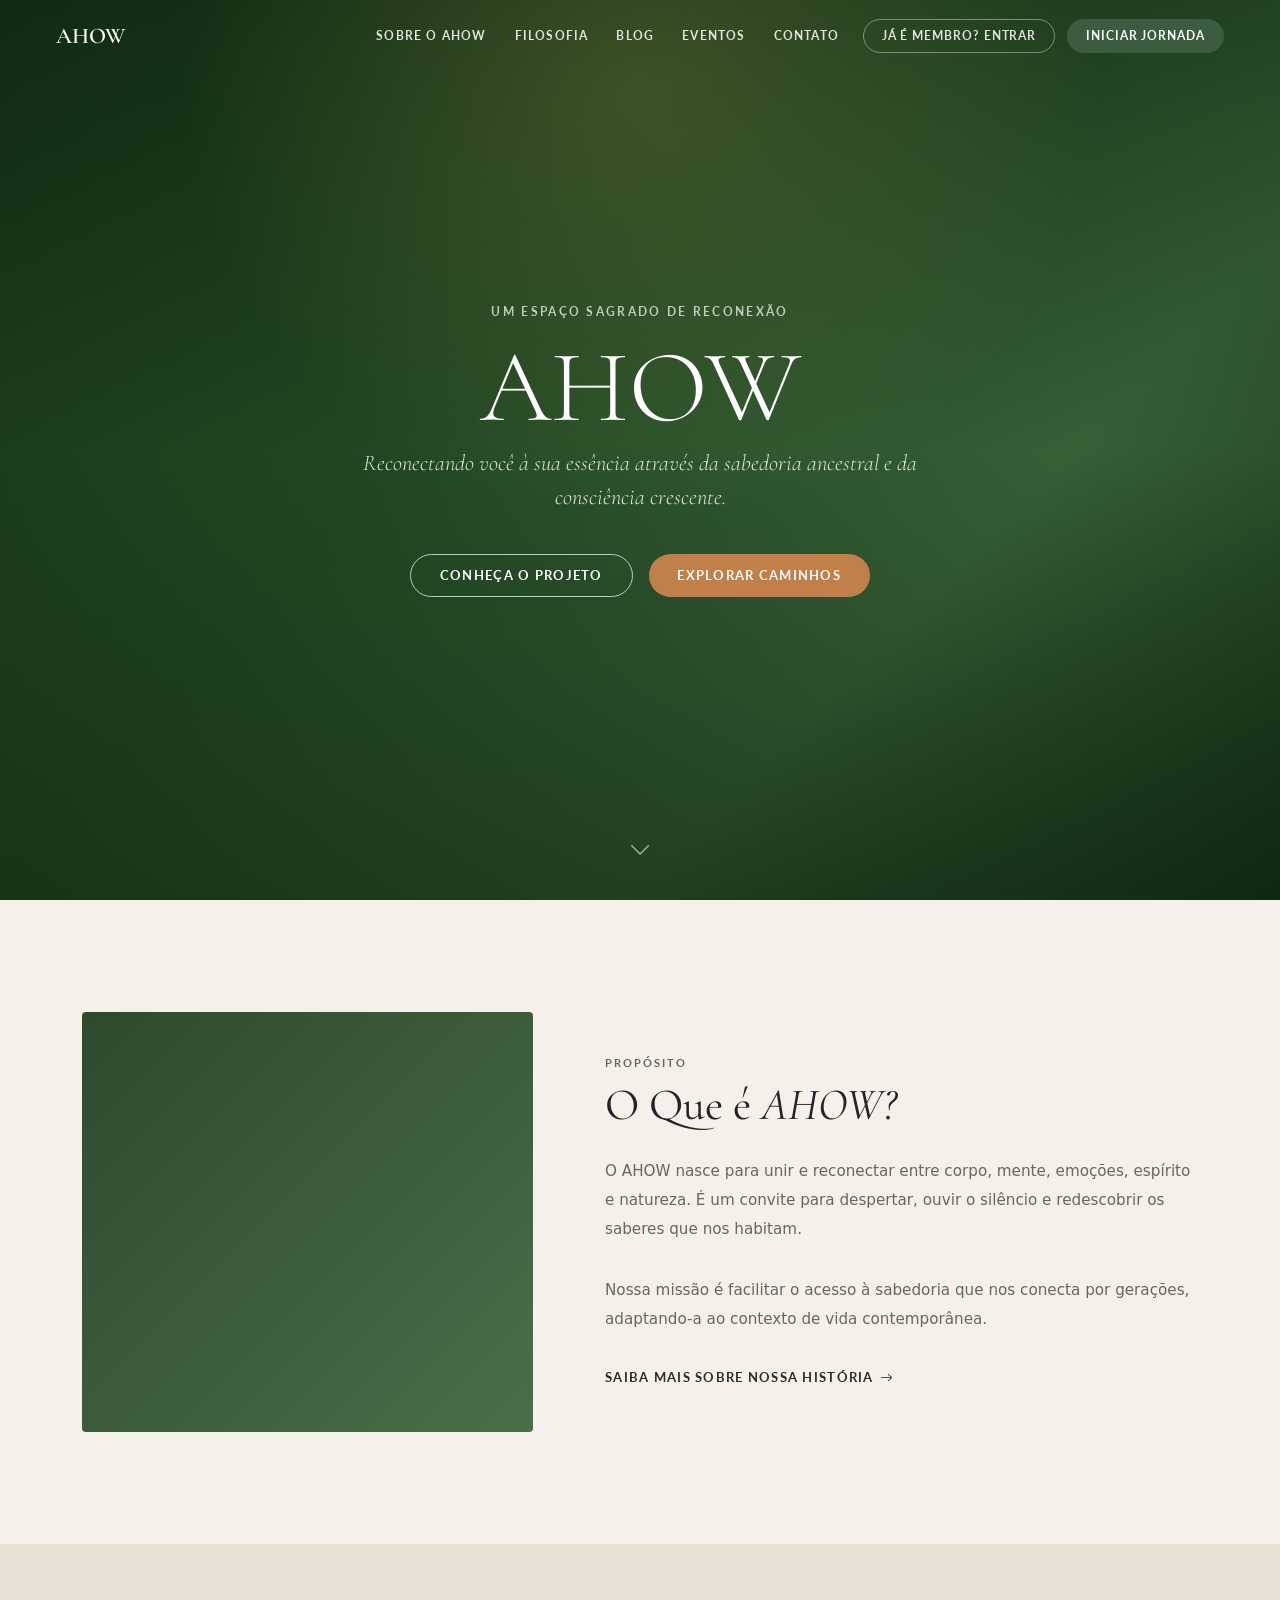
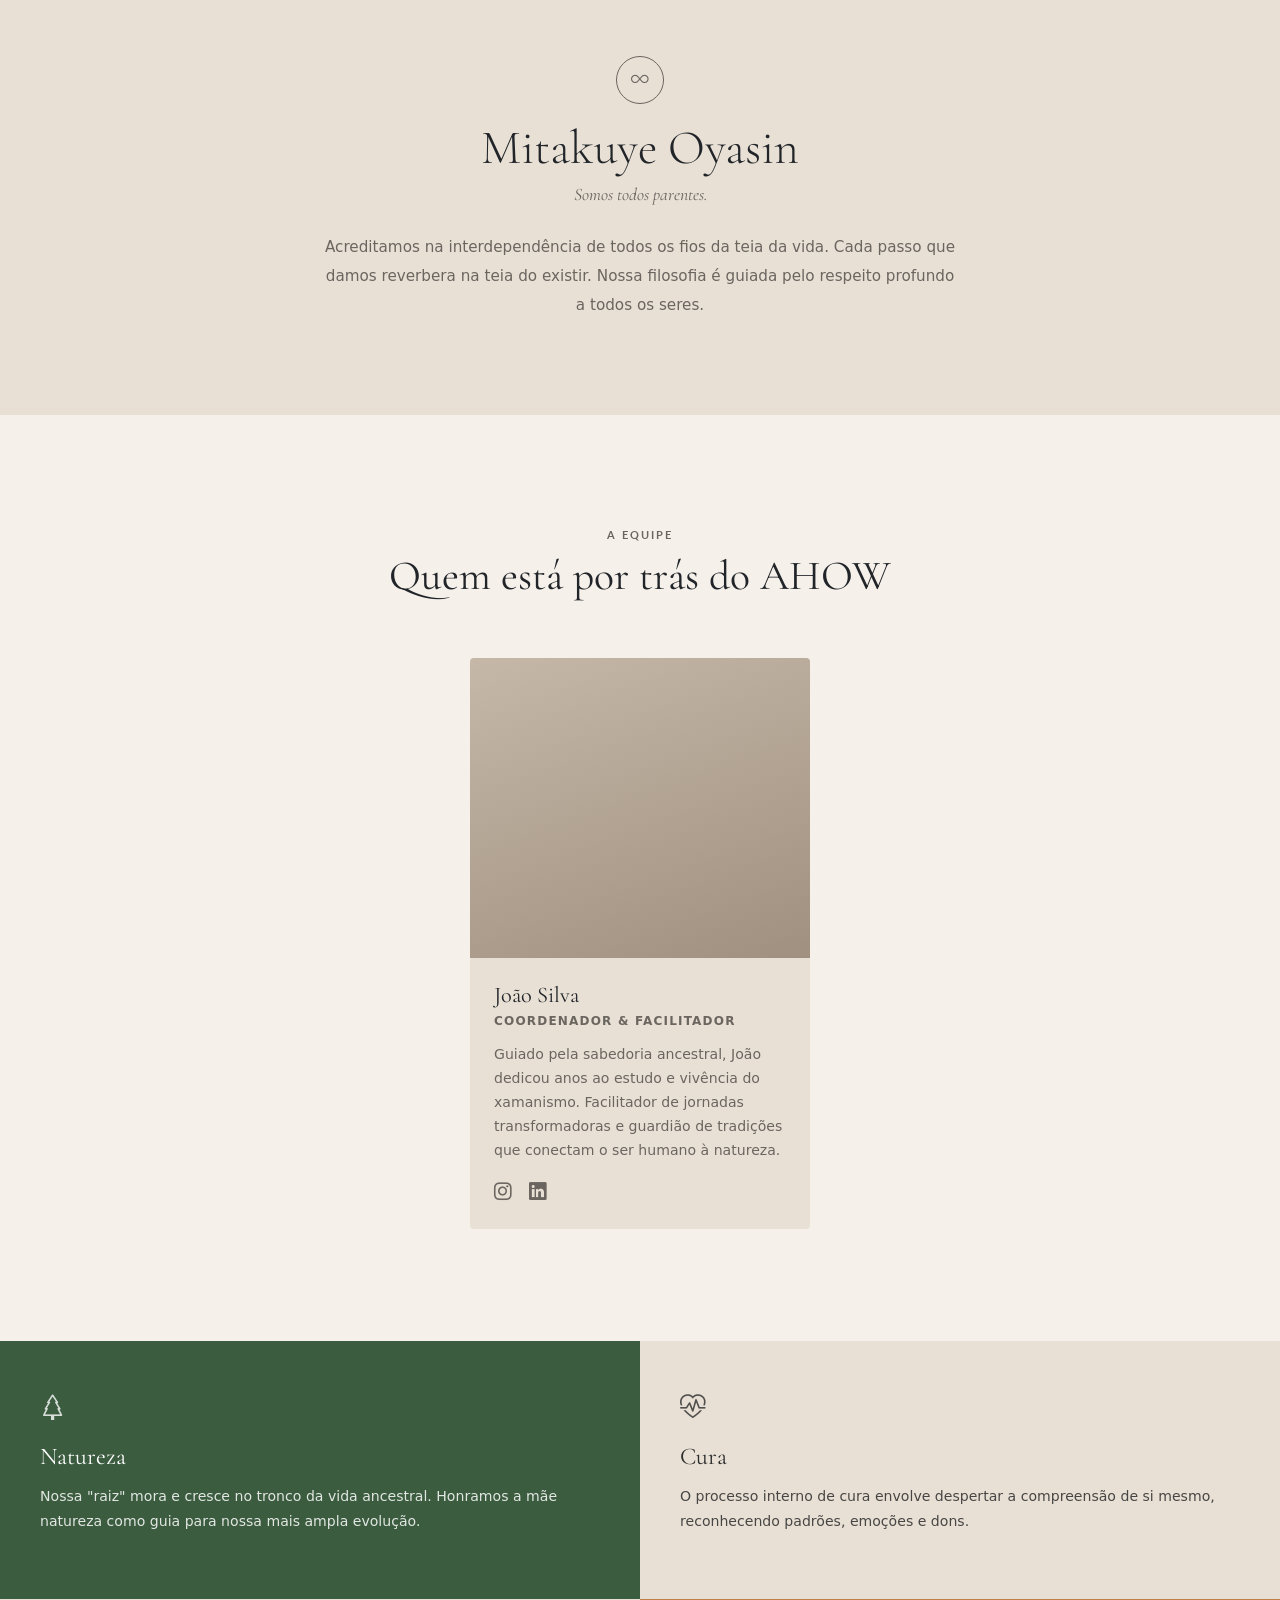
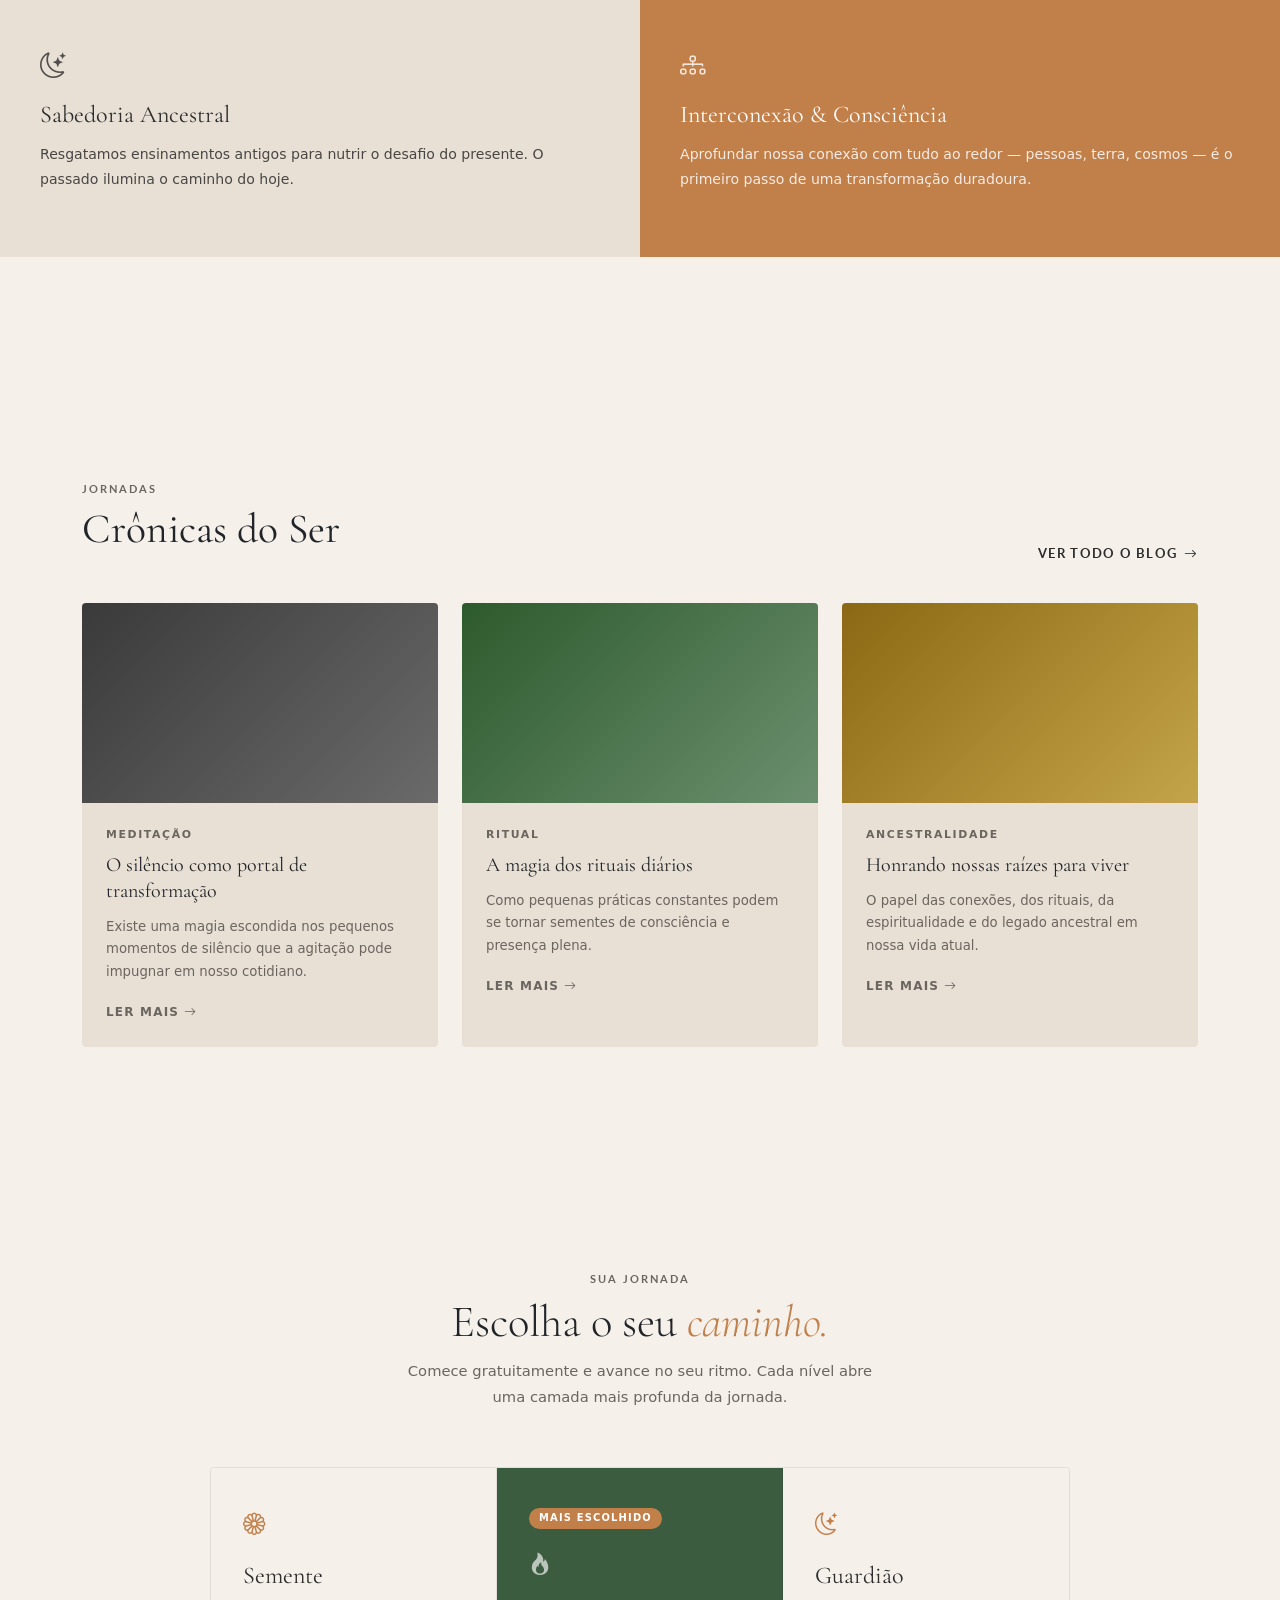
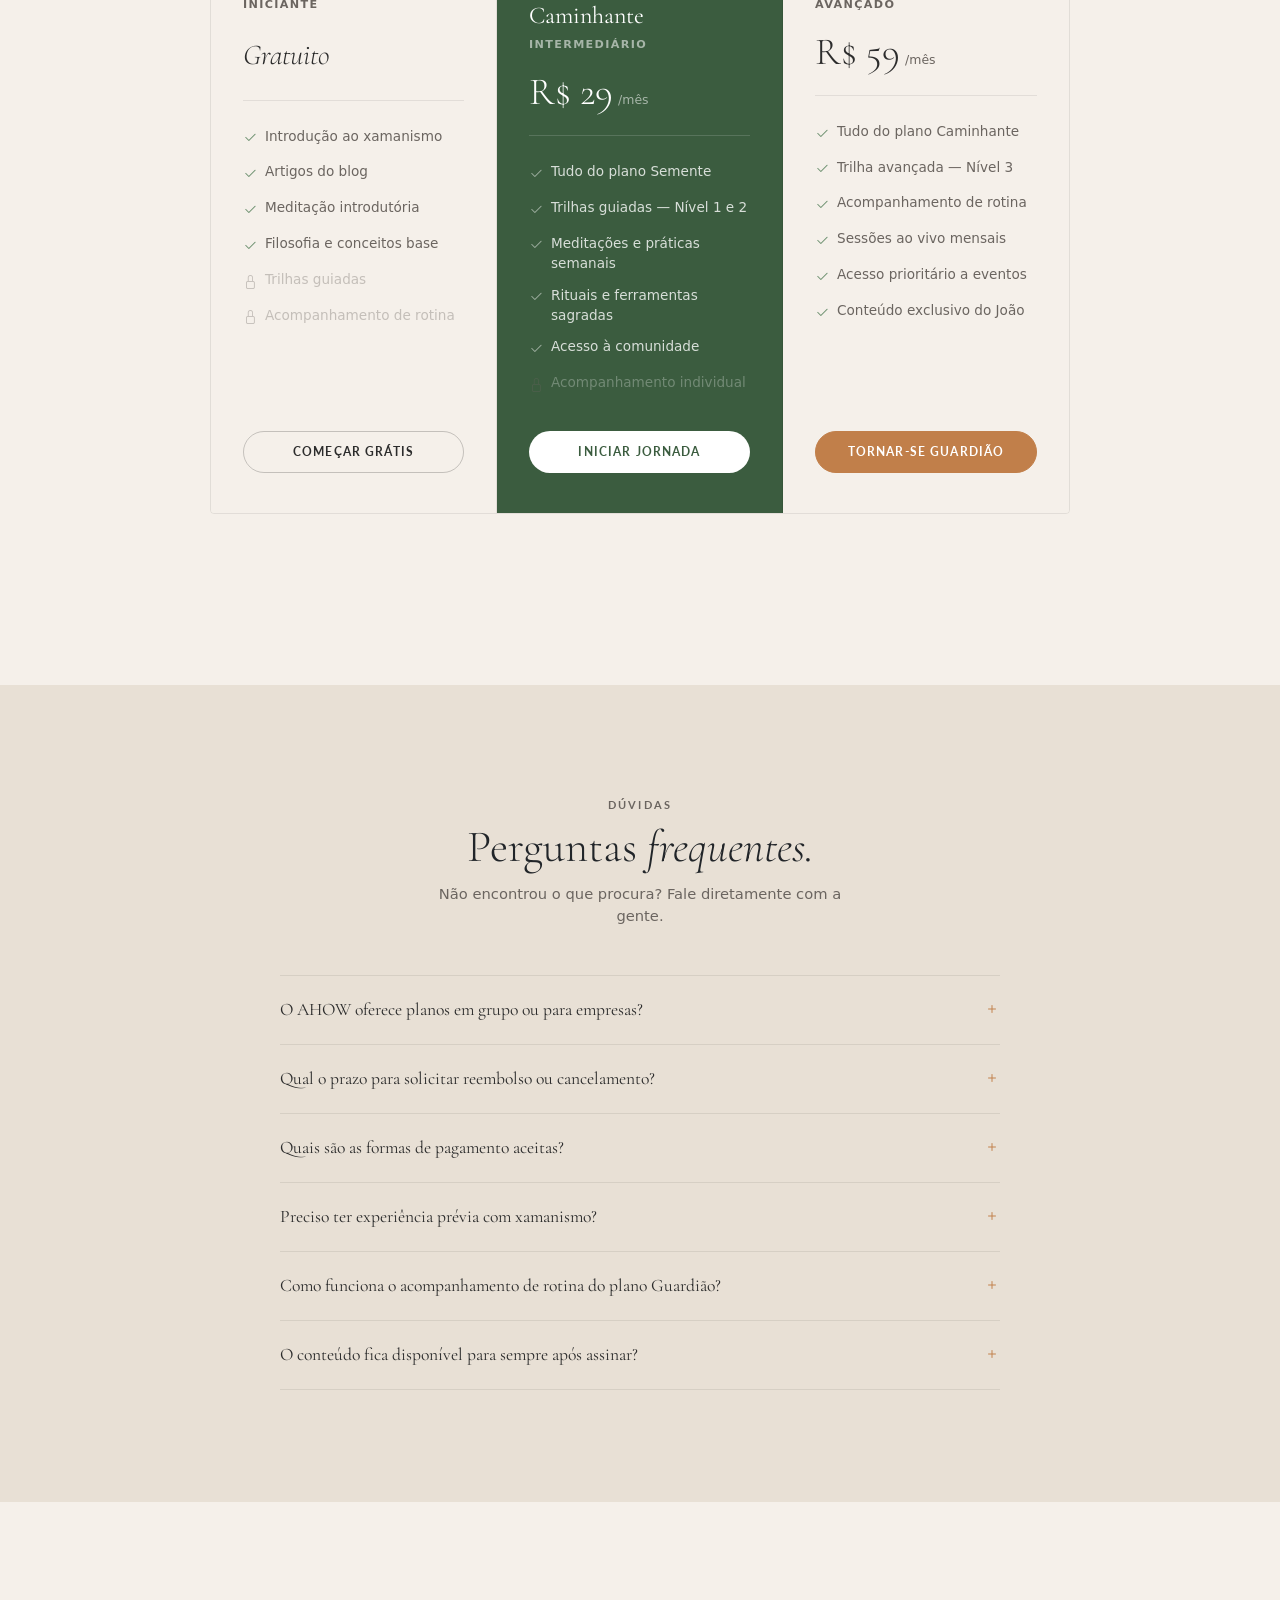
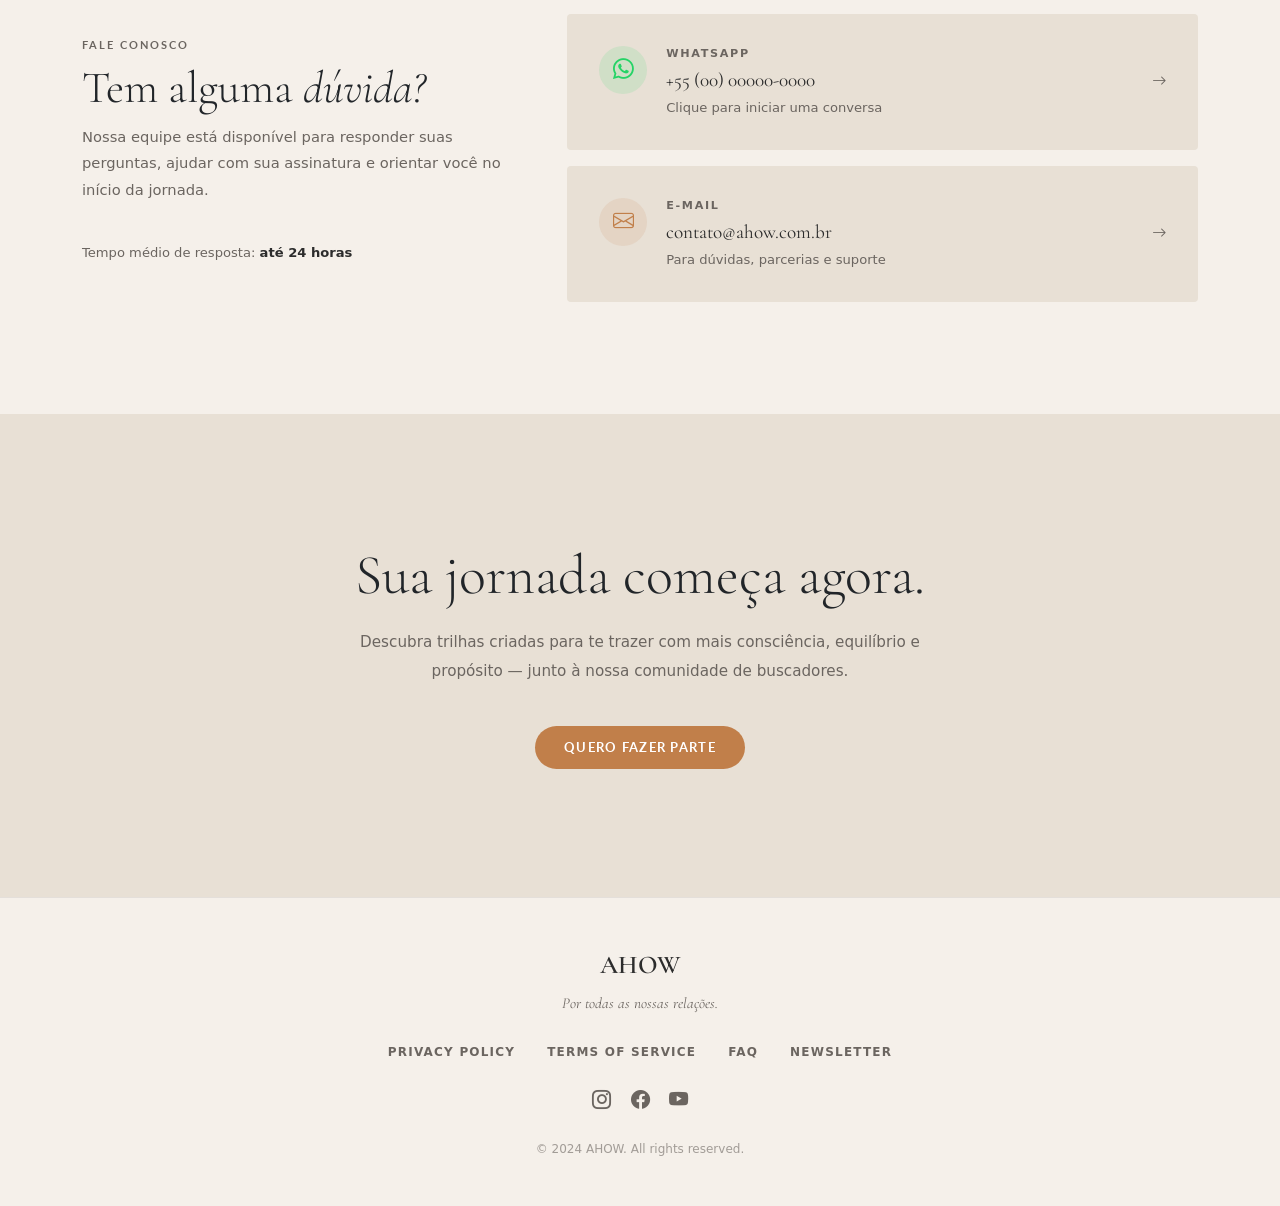
==== index.html @ d19c95e9 "first commit" ====
<!doctype html>
<html lang="pt-BR">
  <head>
    <meta charset="UTF-8" />
    <meta name="viewport" content="width=device-width, initial-scale=1.0" />
    <title>AHOW – Reconectando você à sua essência</title>
    <link rel="stylesheet" href="index.css" />
    <!-- =============================================
       FONTES
       - Cormorant Garamond: display elegante, remetendo ao ancestral
       - Lato: corpo limpo e legível
  ============================================= -->
    <link rel="preconnect" href="https://fonts.googleapis.com" />
    <link rel="preconnect" href="https://fonts.gstatic.com" crossorigin />
    <link
      href="https://fonts.googleapis.com/css2?family=Cormorant+Garamond:ital,wght@0,300;0,400;0,600;1,300;1,400&family=Lato:wght@300;400;700&display=swap"
      rel="stylesheet"
    />

    <!-- Bootstrap 5 CDN -->
    <link
      href="https://cdn.jsdelivr.net/npm/bootstrap@5.3.3/dist/css/bootstrap.min.css"
      rel="stylesheet"
    />

    <!-- Bootstrap Icons -->
    <link
      rel="stylesheet"
      href="https://cdn.jsdelivr.net/npm/bootstrap-icons@1.11.3/font/bootstrap-icons.min.css"
    />
  </head>

  <body>
    <!-- =============================================
       NAVBAR
  ============================================= -->
    <nav id="navbar" class="transparente">
      <div class="container-fluid px-4">
        <div class="d-flex align-items-center justify-content-between">
          <!-- Logo -->
          <a href="#" class="navbar-brand-texto">AHOW</a>

          <!-- Links desktop -->
          <div class="d-none d-lg-flex align-items-center gap-1">
            <a href="#sobre" class="nav-link-custom">Sobre o AHOW</a>
            <a href="#pilares" class="nav-link-custom">Filosofia</a>
            <a href="#cronicas" class="nav-link-custom">Blog</a>
            <a href="#cta" class="nav-link-custom">Eventos</a>
            <a href="#contato" class="nav-link-custom">Contato</a>
            <!-- Botão secundário: login para membros -->
            <a href="#" class="btn-nav-login ms-2">Já é membro? Entrar</a>
            <!-- Botão CTA na navbar -->
            <a href="#cta" class="btn-nav ms-2">Iniciar Jornada</a>
          </div>

          <!-- Hamburguer mobile -->
          <button
            class="navbar-toggler-custom d-lg-none"
            id="btn-menu"
            aria-label="Abrir menu"
          >
            <i class="bi bi-list fs-5"></i>
          </button>
        </div>

        <!-- Menu mobile colapsável -->
        <div
          id="menu-mobile"
          class="d-lg-none"
          style="display: none !important; padding-top: 1rem"
        >
          <a href="#sobre" class="nav-link-custom d-block py-2">Sobre o AHOW</a>
          <a href="#pilares" class="nav-link-custom d-block py-2">Filosofia</a>
          <a href="#cronicas" class="nav-link-custom d-block py-2">Blog</a>
          <a href="#cta" class="nav-link-custom d-block py-2">Eventos</a>
          <a href="#contato" class="nav-link-custom d-block py-2">Contato</a>
          <div class="d-flex gap-2 mt-2 flex-wrap">
            <a href="#" class="btn-nav-login">Já é membro? Entrar</a>
            <a href="#cta" class="btn-ahow" style="font-size: 0.75rem"
              >Iniciar Jornada</a
            >
          </div>
        </div>
      </div>
    </nav>

    <!-- =============================================
       HERO — Seção principal de entrada
  ============================================= -->
    <section id="hero">
      <!-- Fundo: troque o gradiente por sua foto real de floresta -->
      <div class="hero-bg"></div>

      <div class="hero-conteudo">
        <!-- Pequena tagline acima -->
        <span class="hero-tagline">Um espaço sagrado de reconexão</span>

        <!-- Título principal -->
        <h1 class="hero-titulo">AHOW</h1>

        <!-- Subtítulo descritivo -->
        <p class="hero-subtitulo">
          Reconectando você à sua essência através da sabedoria ancestral e da
          consciência crescente.
        </p>

        <!-- Botões de ação -->
        <div class="hero-botoes">
          <a href="#sobre" class="btn-outline-ahow">Conheça o Projeto</a>
          <a href="#pilares" class="btn-ahow">Explorar Caminhos</a>
        </div>
      </div>

      <!-- Indicador de scroll animado -->
      <div
        class="hero-scroll"
        onclick="
          document
            .getElementById('sobre')
            .scrollIntoView({ behavior: 'smooth' })
        "
      >
        <i class="bi bi-chevron-down"></i>
      </div>
    </section>

    <!-- =============================================
       O QUE É AHOW — Apresentação do projeto
  ============================================= -->
    <section id="sobre">
      <div class="container">
        <div class="row align-items-center">
          <!-- Coluna da imagem -->
          <div class="col-md-5 reveal">
            <!-- Substitua por: <img src="sua-imagem.jpg" alt="Conexão com a natureza" class="sobre-imagem"> -->
            <div class="sobre-imagem"></div>
          </div>

          <!-- Coluna do texto -->
          <div class="col-md-7 reveal reveal-delay-1">
            <div class="sobre-texto">
              <span class="label-secao">Propósito</span>
              <h2 class="sobre-titulo">O Que é <em>AHOW?</em></h2>
              <p class="sobre-corpo">
                O AHOW nasce para unir e reconectar entre corpo, mente, emoções,
                espírito e natureza. É um convite para despertar, ouvir o
                silêncio e redescobrir os saberes que nos habitam.
              </p>
              <p class="sobre-corpo">
                Nossa missão é facilitar o acesso à sabedoria que nos conecta
                por gerações, adaptando-a ao contexto de vida contemporânea.
              </p>
              <a href="#mitakuye" class="link-seta">
                Saiba mais sobre nossa história
                <i class="bi bi-arrow-right"></i>
              </a>
            </div>
          </div>
        </div>
      </div>
    </section>

    <!-- =============================================
       MITAKUYE OYASIN — Filosofia central
  ============================================= -->
    <section id="mitakuye">
      <div class="container">
        <div class="reveal">
          <!-- Ornamento circular -->
          <div class="ornamento mx-auto">
            <i class="bi bi-infinity"></i>
          </div>

          <h2 class="mitakuye-titulo">Mitakuye Oyasin</h2>
          <p class="mitakuye-subtitulo">Somos todos parentes.</p>

          <p class="mitakuye-corpo">
            Acreditamos na interdependência de todos os fios da teia da vida.
            Cada passo que damos reverbera na teia do existir. Nossa filosofia é
            guiada pelo respeito profundo a todos os seres.
          </p>
        </div>
      </div>
    </section>

    <!-- =============================================
       EQUIPE — Quem está por trás do AHOW
  ============================================= -->
    <section id="equipe">
      <div class="container">
        <span class="label-secao text-center d-block reveal">A Equipe</span>
        <h2 class="equipe-titulo reveal">Quem está por trás do AHOW</h2>

        <!-- Card centralizado do coordenador -->
        <div class="row justify-content-center">
          <div class="col-sm-8 col-md-5 col-lg-4 reveal">
            <div class="card-membro">
              <!-- Substitua por: <img src="foto-coordenador.jpg" alt="Nome" class="card-membro-foto"> -->
              <div class="card-membro-foto"></div>
              <div class="card-membro-info">
                <h3 class="card-membro-nome">João Silva</h3>
                <!-- Substitua o nome pelo nome real -->
                <p class="card-membro-cargo">Coordenador & Facilitador</p>
                <p class="card-membro-bio">
                  Guiado pela sabedoria ancestral, João dedicou anos ao estudo e
                  vivência do xamanismo. Facilitador de jornadas transformadoras
                  e guardião de tradições que conectam o ser humano à natureza.
                </p>
                <div class="card-membro-social">
                  <a href="#" aria-label="Instagram"
                    ><i class="bi bi-instagram"></i
                  ></a>
                  <a href="#" aria-label="LinkedIn"
                    ><i class="bi bi-linkedin"></i
                  ></a>
                </div>
              </div>
            </div>
          </div>
        </div>
      </div>
    </section>

    <!-- =============================================
       PILARES — Grade 2x2 dos quatro caminhos
  ============================================= -->
    <section id="pilares">
      <div class="grade-pilares">
        <!-- Pilar 1: Natureza (verde escuro) -->
        <div class="pilar pilar-natureza reveal">
          <div class="pilar-icone"><i class="bi bi-tree"></i></div>
          <h3 class="pilar-titulo">Natureza</h3>
          <p class="pilar-corpo">
            Nossa "raiz" mora e cresce no tronco da vida ancestral. Honramos a
            mãe natureza como guia para nossa mais ampla evolução.
          </p>
        </div>

        <!-- Pilar 2: Cura (bege neutro) -->
        <div class="pilar pilar-cura reveal reveal-delay-1">
          <div class="pilar-icone"><i class="bi bi-heart-pulse"></i></div>
          <h3 class="pilar-titulo">Cura</h3>
          <p class="pilar-corpo">
            O processo interno de cura envolve despertar a compreensão de si
            mesmo, reconhecendo padrões, emoções e dons.
          </p>
        </div>

        <!-- Pilar 3: Sabedoria Ancestral (bege neutro) -->
        <div class="pilar pilar-sabedoria reveal reveal-delay-2">
          <div class="pilar-icone"><i class="bi bi-moon-stars"></i></div>
          <h3 class="pilar-titulo">Sabedoria Ancestral</h3>
          <p class="pilar-corpo">
            Resgatamos ensinamentos antigos para nutrir o desafio do presente. O
            passado ilumina o caminho do hoje.
          </p>
        </div>

        <!-- Pilar 4: Interconexão & Consciência (terracota) -->
        <div class="pilar pilar-consciencia reveal reveal-delay-3">
          <div class="pilar-icone"><i class="bi bi-diagram-3"></i></div>
          <h3 class="pilar-titulo">Interconexão &amp; Consciência</h3>
          <p class="pilar-corpo">
            Aprofundar nossa conexão com tudo ao redor — pessoas, terra, cosmos
            — é o primeiro passo de uma transformação duradoura.
          </p>
        </div>
      </div>
    </section>

    <!-- =============================================
       CRÔNICAS DO SER — Prévia do Blog
  ============================================= -->
    <section id="cronicas">
      <div class="container">
        <!-- Cabeçalho da seção com link "Ver todo o blog" -->
        <div class="cronicas-cabecalho reveal">
          <div>
            <span class="label-secao">Jornadas</span>
            <h2 class="cronicas-titulo">Crônicas do Ser</h2>
          </div>
          <a href="#" class="link-seta d-none d-md-inline-flex">
            Ver todo o blog <i class="bi bi-arrow-right"></i>
          </a>
        </div>

        <!-- Grade de 3 cards de artigo -->
        <div class="row g-4">
          <!-- Artigo 1 -->
          <div class="col-md-4 reveal">
            <article class="card-artigo h-100">
              <!-- Substitua por <img src="..." class="card-artigo-imagem"> -->
              <div class="card-artigo-imagem img-placeholder-1"></div>
              <div class="card-artigo-corpo">
                <span class="card-artigo-categoria">Meditação</span>
                <h3 class="card-artigo-titulo">
                  O silêncio como portal de transformação
                </h3>
                <p class="card-artigo-resumo">
                  Existe uma magia escondida nos pequenos momentos de silêncio
                  que a agitação pode impugnar em nosso cotidiano.
                </p>
                <a href="#" class="card-artigo-link"
                  >Ler mais <i class="bi bi-arrow-right"></i
                ></a>
              </div>
            </article>
          </div>

          <!-- Artigo 2 -->
          <div class="col-md-4 reveal reveal-delay-1">
            <article class="card-artigo h-100">
              <div class="card-artigo-imagem img-placeholder-2"></div>
              <div class="card-artigo-corpo">
                <span class="card-artigo-categoria">Ritual</span>
                <h3 class="card-artigo-titulo">A magia dos rituais diários</h3>
                <p class="card-artigo-resumo">
                  Como pequenas práticas constantes podem se tornar sementes de
                  consciência e presença plena.
                </p>
                <a href="#" class="card-artigo-link"
                  >Ler mais <i class="bi bi-arrow-right"></i
                ></a>
              </div>
            </article>
          </div>

          <!-- Artigo 3 -->
          <div class="col-md-4 reveal reveal-delay-2">
            <article class="card-artigo h-100">
              <div class="card-artigo-imagem img-placeholder-3"></div>
              <div class="card-artigo-corpo">
                <span class="card-artigo-categoria">Ancestralidade</span>
                <h3 class="card-artigo-titulo">
                  Honrando nossas raízes para viver
                </h3>
                <p class="card-artigo-resumo">
                  O papel das conexões, dos rituais, da espiritualidade e do
                  legado ancestral em nossa vida atual.
                </p>
                <a href="#" class="card-artigo-link"
                  >Ler mais <i class="bi bi-arrow-right"></i
                ></a>
              </div>
            </article>
          </div>
        </div>

        <!-- Link mobile para o blog completo -->
        <div class="text-center mt-4 d-md-none reveal">
          <a href="#" class="link-seta"
            >Ver todo o blog <i class="bi bi-arrow-right"></i
          ></a>
        </div>
      </div>
    </section>

    <!-- =============================================
       PLANOS — Seção de assinatura
  ============================================= -->
    <section id="planos">
      <div class="container">
        <span class="label-secao text-center d-block reveal">Sua jornada</span>
        <h2 class="planos-titulo reveal">
          Escolha o seu
          <em style="font-style: italic; color: var(--cor-terra)">caminho.</em>
        </h2>
        <p class="planos-subtitulo reveal">
          Comece gratuitamente e avance no seu ritmo. Cada nível abre uma camada
          mais profunda da jornada.
        </p>

        <div class="grade-planos reveal">
          <!-- Plano Gratuito -->
          <div class="card-plano">
            <div class="plano-icone"><i class="bi bi-flower1"></i></div>
            <div class="plano-nome">Semente</div>
            <div class="plano-subtitulo-label">Iniciante</div>
            <div class="plano-preco">
              <span class="plano-preco-gratis">Gratuito</span>
            </div>
            <div class="plano-divisor"></div>
            <ul class="plano-lista">
              <li><i class="bi bi-check2"></i> Introdução ao xamanismo</li>
              <li><i class="bi bi-check2"></i> Artigos do blog</li>
              <li><i class="bi bi-check2"></i> Meditação introdutória</li>
              <li><i class="bi bi-check2"></i> Filosofia e conceitos base</li>
              <li class="bloqueado">
                <i class="bi bi-lock"></i> Trilhas guiadas
              </li>
              <li class="bloqueado">
                <i class="bi bi-lock"></i> Acompanhamento de rotina
              </li>
            </ul>
            <a href="#" class="btn-plano btn-plano-outline">Começar grátis</a>
          </div>

          <!-- Plano Intermediário — destaque -->
          <div class="card-plano card-plano-destaque">
            <span class="badge-popular">Mais escolhido</span>
            <div class="plano-icone"><i class="bi bi-fire"></i></div>
            <div class="plano-nome">Caminhante</div>
            <div class="plano-subtitulo-label">Intermediário</div>
            <div class="plano-preco">
              <span class="plano-preco-valor">R$ 29</span>
              <span class="plano-preco-periodo">/mês</span>
            </div>
            <div class="plano-divisor"></div>
            <ul class="plano-lista">
              <li><i class="bi bi-check2"></i> Tudo do plano Semente</li>
              <li>
                <i class="bi bi-check2"></i> Trilhas guiadas — Nível 1 e 2
              </li>
              <li>
                <i class="bi bi-check2"></i> Meditações e práticas semanais
              </li>
              <li>
                <i class="bi bi-check2"></i> Rituais e ferramentas sagradas
              </li>
              <li><i class="bi bi-check2"></i> Acesso à comunidade</li>
              <li class="bloqueado">
                <i class="bi bi-lock"></i> Acompanhamento individual
              </li>
            </ul>
            <a href="#" class="btn-plano btn-plano-branco">Iniciar jornada</a>
          </div>

          <!-- Plano Avançado -->
          <div class="card-plano">
            <div class="plano-icone"><i class="bi bi-moon-stars"></i></div>
            <div class="plano-nome">Guardião</div>
            <div class="plano-subtitulo-label">Avançado</div>
            <div class="plano-preco">
              <span class="plano-preco-valor">R$ 59</span>
              <span class="plano-preco-periodo">/mês</span>
            </div>
            <div class="plano-divisor"></div>
            <ul class="plano-lista">
              <li><i class="bi bi-check2"></i> Tudo do plano Caminhante</li>
              <li><i class="bi bi-check2"></i> Trilha avançada — Nível 3</li>
              <li><i class="bi bi-check2"></i> Acompanhamento de rotina</li>
              <li><i class="bi bi-check2"></i> Sessões ao vivo mensais</li>
              <li><i class="bi bi-check2"></i> Acesso prioritário a eventos</li>
              <li><i class="bi bi-check2"></i> Conteúdo exclusivo do João</li>
            </ul>
            <a href="#" class="btn-plano btn-plano-terra">Tornar-se guardião</a>
          </div>
        </div>

        <!-- Nota de rodapé -->
        <p class="planos-nota reveal">
          Valores fictícios — sujeitos a alteração. &nbsp;·&nbsp; 15 dias grátis
          em qualquer plano pago. &nbsp;·&nbsp; Cancele quando quiser.
        </p>
      </div>
    </section>

    <!-- =============================================
       FAQ — Dúvidas frequentes
  ============================================= -->
    <section id="faq">
      <div class="container">
        <span class="label-secao text-center d-block reveal">Dúvidas</span>
        <h2 class="faq-titulo reveal">
          Perguntas
          <em
            style="
              font-style: italic;
              font-family: &quot;Cormorant Garamond&quot;, serif;
            "
            >frequentes.</em
          >
        </h2>
        <p class="faq-subtitulo reveal">
          Não encontrou o que procura? Fale diretamente com a gente.
        </p>

        <div style="max-width: 720px; margin: 0 auto" class="reveal">
          <!-- Pergunta 1 -->
          <div class="faq-item">
            <button class="faq-pergunta" aria-expanded="false">
              <span class="faq-pergunta-texto"
                >O AHOW oferece planos em grupo ou para empresas?</span
              >
              <i class="bi bi-plus faq-icone"></i>
            </button>
            <div class="faq-resposta">
              Sim. Temos condições especiais para grupos, retiros e organizações
              que desejam integrar práticas de autoconhecimento e bem-estar.
              Entre em contato via WhatsApp ou e-mail para conversar sobre as
              opções disponíveis.
            </div>
          </div>

          <!-- Pergunta 2 -->
          <div class="faq-item">
            <button class="faq-pergunta" aria-expanded="false">
              <span class="faq-pergunta-texto"
                >Qual o prazo para solicitar reembolso ou cancelamento?</span
              >
              <i class="bi bi-plus faq-icone"></i>
            </button>
            <div class="faq-resposta">
              Você pode cancelar a assinatura a qualquer momento, sem multa.
              Para reembolso, aceitamos solicitações em até 7 dias após a
              cobrança. Basta entrar em contato pelo e-mail ou WhatsApp e
              processamos rapidamente.
            </div>
          </div>

          <!-- Pergunta 3 -->
          <div class="faq-item">
            <button class="faq-pergunta" aria-expanded="false">
              <span class="faq-pergunta-texto"
                >Quais são as formas de pagamento aceitas?</span
              >
              <i class="bi bi-plus faq-icone"></i>
            </button>
            <div class="faq-resposta">
              Aceitamos cartão de crédito (parcelado em até 12x), PIX e boleto
              bancário. Todas as transações são processadas com segurança
              através de plataformas certificadas.
            </div>
          </div>

          <!-- Pergunta 4 -->
          <div class="faq-item">
            <button class="faq-pergunta" aria-expanded="false">
              <span class="faq-pergunta-texto"
                >Preciso ter experiência prévia com xamanismo?</span
              >
              <i class="bi bi-plus faq-icone"></i>
            </button>
            <div class="faq-resposta">
              Não. O AHOW foi pensado para qualquer pessoa, independente de
              experiência. O plano Semente é gratuito e serve exatamente para
              você conhecer os conceitos básicos antes de se aprofundar.
            </div>
          </div>

          <!-- Pergunta 5 -->
          <div class="faq-item">
            <button class="faq-pergunta" aria-expanded="false">
              <span class="faq-pergunta-texto"
                >Como funciona o acompanhamento de rotina do plano
                Guardião?</span
              >
              <i class="bi bi-plus faq-icone"></i>
            </button>
            <div class="faq-resposta">
              O acompanhamento é feito diretamente com o coordenador do AHOW, de
              forma personalizada. Os detalhes, formato e frequência são
              definidos junto ao assinante no início da jornada.
            </div>
          </div>

          <!-- Pergunta 6 -->
          <div class="faq-item">
            <button class="faq-pergunta" aria-expanded="false">
              <span class="faq-pergunta-texto"
                >O conteúdo fica disponível para sempre após assinar?</span
              >
              <i class="bi bi-plus faq-icone"></i>
            </button>
            <div class="faq-resposta">
              O acesso ao conteúdo é válido enquanto a assinatura estiver ativa.
              Ao cancelar, o acesso é encerrado no fim do período já pago. Não
              há cobrança adicional pela quantidade de conteúdo acessado.
            </div>
          </div>
        </div>
      </div>
    </section>

    <!-- =============================================
       CONTATO — WhatsApp + Email
  ============================================= -->
    <section id="contato">
      <div class="container">
        <div class="row align-items-center g-5">
          <!-- Texto -->
          <div class="col-lg-5 reveal">
            <span class="label-secao">Fale conosco</span>
            <h2 class="contato-titulo">
              Tem alguma
              <em
                style="
                  font-style: italic;
                  font-family: &quot;Cormorant Garamond&quot;, serif;
                "
                >dúvida?</em
              >
            </h2>
            <p class="contato-subtitulo">
              Nossa equipe está disponível para responder suas perguntas, ajudar
              com sua assinatura e orientar você no início da jornada.
            </p>
            <p style="font-size: 0.82rem; color: var(--cor-texto-suave)">
              Tempo médio de resposta:
              <strong style="color: var(--cor-texto)">até 24 horas</strong>
            </p>
          </div>

          <!-- Cards de contato -->
          <div class="col-lg-7 reveal reveal-delay-1">
            <div class="d-flex flex-column gap-3">
              <!-- WhatsApp -->
              <a
                href="https://wa.me/5500000000000"
                target="_blank"
                class="card-contato"
                aria-label="Contato via WhatsApp"
              >
                <div class="card-contato-icone icone-whatsapp">
                  <i class="bi bi-whatsapp"></i>
                </div>
                <div class="card-contato-info">
                  <div class="card-contato-label">WhatsApp</div>
                  <div class="card-contato-valor">+55 (00) 00000-0000</div>
                  <!-- Substitua pelo número real -->
                  <div class="card-contato-detalhe">
                    Clique para iniciar uma conversa
                  </div>
                </div>
                <i
                  class="bi bi-arrow-right ms-auto"
                  style="
                    color: var(--cor-texto-suave);
                    font-size: 0.9rem;
                    align-self: center;
                  "
                ></i>
              </a>

              <!-- E-mail -->
              <a
                href="mailto:contato@ahow.com.br"
                class="card-contato"
                aria-label="Contato via e-mail"
              >
                <div class="card-contato-icone icone-email">
                  <i class="bi bi-envelope"></i>
                </div>
                <div class="card-contato-info">
                  <div class="card-contato-label">E-mail</div>
                  <div class="card-contato-valor">contato@ahow.com.br</div>
                  <!-- Substitua pelo e-mail real -->
                  <div class="card-contato-detalhe">
                    Para dúvidas, parcerias e suporte
                  </div>
                </div>
                <i
                  class="bi bi-arrow-right ms-auto"
                  style="
                    color: var(--cor-texto-suave);
                    font-size: 0.9rem;
                    align-self: center;
                  "
                ></i>
              </a>
            </div>
          </div>
        </div>
      </div>
    </section>

    <!-- =============================================
       CTA — Chamada final para ação
  ============================================= -->
    <section id="cta">
      <div class="container">
        <div class="reveal">
          <h2 class="cta-titulo">Sua jornada começa agora.</h2>
          <p class="cta-corpo">
            Descubra trilhas criadas para te trazer com mais consciência,
            equilíbrio e propósito — junto à nossa comunidade de buscadores.
          </p>
          <a href="#" class="btn-ahow">Quero Fazer Parte</a>
        </div>
      </div>
    </section>

    <!-- =============================================
       FOOTER
  ============================================= -->
    <footer id="footer">
      <div class="container">
        <!-- Logo e lema -->
        <span class="footer-logo">AHOW</span>
        <p class="footer-lema">Por todas as nossas relações.</p>

        <!-- Links institucionais -->
        <ul class="footer-links">
          <li><a href="#">Privacy Policy</a></li>
          <li><a href="#">Terms of Service</a></li>
          <li><a href="#">FAQ</a></li>
          <li><a href="#">Newsletter</a></li>
        </ul>

        <!-- Redes sociais -->
        <div class="footer-social">
          <a href="#" aria-label="Instagram"><i class="bi bi-instagram"></i></a>
          <a href="#" aria-label="Facebook"><i class="bi bi-facebook"></i></a>
          <a href="#" aria-label="YouTube"><i class="bi bi-youtube"></i></a>
        </div>

        <!-- Copyright -->
        <p class="footer-copy">&copy; 2024 AHOW. All rights reserved.</p>
      </div>
    </footer>

    <!-- Bootstrap JS -->
    <script src="https://cdn.jsdelivr.net/npm/bootstrap@5.3.3/dist/js/bootstrap.bundle.min.js"></script>

    <script>
      // =============================================
      // NAVBAR: muda de transparente para sólida ao rolar
      // =============================================
      const navbar = document.getElementById("navbar");

      function atualizarNavbar() {
        if (window.scrollY > 60) {
          navbar.classList.remove("transparente");
          navbar.classList.add("solida");
        } else {
          navbar.classList.remove("solida");
          navbar.classList.add("transparente");
        }
      }

      window.addEventListener("scroll", atualizarNavbar);
      atualizarNavbar(); // roda uma vez ao carregar

      // =============================================
      // MENU MOBILE: toggle de abertura/fechamento
      // =============================================
      const btnMenu = document.getElementById("btn-menu");
      const menuMobile = document.getElementById("menu-mobile");
      let menuAberto = false;

      btnMenu.addEventListener("click", () => {
        menuAberto = !menuAberto;
        // Alterna visibilidade do menu mobile
        menuMobile.style.setProperty(
          "display",
          menuAberto ? "block" : "none",
          "important",
        );
        // Troca ícone hamburguer / X
        btnMenu.querySelector("i").className = menuAberto
          ? "bi bi-x fs-5"
          : "bi bi-list fs-5";
      });

      // Fecha menu ao clicar em qualquer link dentro dele
      menuMobile.querySelectorAll("a").forEach((link) => {
        link.addEventListener("click", () => {
          menuAberto = false;
          menuMobile.style.setProperty("display", "none", "important");
          btnMenu.querySelector("i").className = "bi bi-list fs-5";
        });
      });

      // =============================================
      // REVEAL: animação de entrada ao rolar a página
      // Usa IntersectionObserver para detectar elementos visíveis
      // =============================================
      const elementosReveal = document.querySelectorAll(".reveal");

      const observadorReveal = new IntersectionObserver(
        (entradas) => {
          entradas.forEach((entrada) => {
            if (entrada.isIntersecting) {
              // Adiciona classe que dispara a animação CSS
              entrada.target.classList.add("visivel");
              // Para de observar após a animação (não repete)
              observadorReveal.unobserve(entrada.target);
            }
          });
        },
        {
          threshold: 0.15, // dispara quando 15% do elemento está visível
          rootMargin: "0px 0px -40px 0px", // margem negativa: anima um pouco antes de chegar
        },
      );

      // Registra todos os elementos com classe .reveal
      elementosReveal.forEach((el) => observadorReveal.observe(el));

      // =============================================
      // SMOOTH SCROLL: fecha menu mobile ao clicar
      // em links âncora da navbar principal
      // =============================================
      document.querySelectorAll('a[href^="#"]').forEach((link) => {
        link.addEventListener("click", (e) => {
          const alvo = document.querySelector(link.getAttribute("href"));
          if (alvo) {
            e.preventDefault();
            alvo.scrollIntoView({ behavior: "smooth" });
          }
        });
      });
    </script>
  </body>
</html>
---- index.css ----
/* =============================================
       VARIÁVEIS GLOBAIS — paleta terrosa/orgânica
    ============================================= */
:root {
  --cor-fundo: #f5f0ea; /* bege quente principal */
  --cor-fundo-escuro: #e8e0d5; /* bege mais escuro para seções alternadas */
  --cor-verde: #3b5c3f; /* verde floresta */
  --cor-verde-claro: #6b8f6e; /* verde médio */
  --cor-terra: #c17f4a; /* terracota/laranja queimado */
  --cor-texto: #2c2c2c; /* quase preto */
  --cor-texto-suave: #6b6560; /* cinza-bege */
  --cor-branco: #ffffff;
  --cor-card-cinza: #d4cec7; /* card neutro */

  --fonte-display: "Cormorant Garamond", serif;
  --fonte-corpo: "Lato", sans-serif;

  --transition: 0.35s ease;
  --radius: 4px;
}

/* =============================================
       RESET & BASE
    ============================================= */
*,
*::before,
*::after {
  box-sizing: border-box;
  margin: 0;
  padding: 0;
}

html {
  scroll-behavior: smooth;
}

body {
  background-color: var(--cor-fundo);
  color: var(--cor-texto);
  font-family: var(--fonte-corpo);
  font-weight: 300;
  line-height: 1.7;
  overflow-x: hidden;
}

/* Utilitários */
.label-secao {
  font-family: var(--fonte-corpo);
  font-size: 0.7rem;
  font-weight: 700;
  letter-spacing: 0.18em;
  text-transform: uppercase;
  color: var(--cor-texto-suave);
  display: block;
  margin-bottom: 0.5rem;
}

.titulo-display {
  font-family: var(--fonte-display);
  font-weight: 400;
  line-height: 1.15;
}

.btn-ahow {
  /* Botão principal terracota */
  display: inline-block;
  background-color: var(--cor-terra);
  color: var(--cor-branco);
  font-family: var(--fonte-corpo);
  font-size: 0.8rem;
  font-weight: 700;
  letter-spacing: 0.1em;
  text-transform: uppercase;
  padding: 0.75rem 1.8rem;
  border: none;
  border-radius: 50px;
  text-decoration: none;
  transition:
    background-color var(--transition),
    transform var(--transition);
  cursor: pointer;
}
.btn-ahow:hover {
  background-color: #a3692f;
  transform: translateY(-2px);
  color: var(--cor-branco);
}

.btn-outline-ahow {
  /* Botão secundário transparente */
  display: inline-block;
  background: transparent;
  color: var(--cor-branco);
  font-family: var(--fonte-corpo);
  font-size: 0.8rem;
  font-weight: 700;
  letter-spacing: 0.1em;
  text-transform: uppercase;
  padding: 0.7rem 1.8rem;
  border: 1.5px solid rgba(255, 255, 255, 0.7);
  border-radius: 50px;
  text-decoration: none;
  transition: all var(--transition);
  cursor: pointer;
}
.btn-outline-ahow:hover {
  background: rgba(255, 255, 255, 0.15);
  color: var(--cor-branco);
}

/* Link sutil com seta */
.link-seta {
  font-family: var(--fonte-corpo);
  font-size: 0.8rem;
  font-weight: 700;
  letter-spacing: 0.1em;
  text-transform: uppercase;
  color: var(--cor-texto);
  text-decoration: none;
  display: inline-flex;
  align-items: center;
  gap: 0.4rem;
  transition:
    gap var(--transition),
    color var(--transition);
}
.link-seta:hover {
  gap: 0.8rem;
  color: var(--cor-verde);
}

/* Separador ornamental */
.ornamento {
  display: flex;
  align-items: center;
  justify-content: center;
  margin: 1rem auto;
  width: 48px;
  height: 48px;
  border: 1.5px solid var(--cor-texto-suave);
  border-radius: 50%;
  color: var(--cor-texto-suave);
  font-size: 1.1rem;
}

/* =============================================
       NAVBAR
    ============================================= */
#navbar {
  position: fixed;
  top: 0;
  left: 0;
  width: 100%;
  z-index: 1000;
  padding: 1.2rem 2rem;
  transition:
    background-color var(--transition),
    padding var(--transition),
    box-shadow var(--transition);
}

/* Navbar transparente sobre o hero */
#navbar.transparente {
  background-color: transparent;
}

/* Navbar sólida ao rolar */
#navbar.solida {
  background-color: rgba(245, 240, 234, 0.97);
  padding: 0.75rem 2rem;
  box-shadow: 0 2px 12px rgba(0, 0, 0, 0.08);
}

.navbar-brand-texto {
  font-family: var(--fonte-display);
  font-size: 1.4rem;
  font-weight: 600;
  color: var(--cor-branco);
  text-decoration: none;
  transition: color var(--transition);
}
#navbar.solida .navbar-brand-texto {
  color: var(--cor-texto);
}

.nav-link-custom {
  font-family: var(--fonte-corpo);
  font-size: 0.75rem;
  font-weight: 700;
  letter-spacing: 0.1em;
  text-transform: uppercase;
  color: rgba(255, 255, 255, 0.85);
  text-decoration: none;
  padding: 0.25rem 0.75rem;
  transition: color var(--transition);
}
.nav-link-custom:hover {
  color: var(--cor-branco);
}
#navbar.solida .nav-link-custom {
  color: var(--cor-texto-suave);
}
#navbar.solida .nav-link-custom:hover {
  color: var(--cor-verde);
}

/* Botão "Start Your Journey" na navbar */
.btn-nav {
  font-family: var(--fonte-corpo);
  font-size: 0.72rem;
  font-weight: 700;
  letter-spacing: 0.08em;
  text-transform: uppercase;
  color: var(--cor-branco) !important;
  background-color: var(--cor-verde);
  padding: 0.5rem 1.2rem;
  border-radius: 50px;
  text-decoration: none;
  transition: background-color var(--transition);
}
.btn-nav:hover {
  background-color: var(--cor-verde-claro);
  color: var(--cor-branco) !important;
}

/* Botão "Já é membro? Entrar" — outline sutil na navbar */
.btn-nav-login {
  font-family: var(--fonte-corpo);
  font-size: 0.72rem;
  font-weight: 700;
  letter-spacing: 0.08em;
  text-transform: uppercase;
  color: rgba(255, 255, 255, 0.85) !important;
  background: transparent;
  border: 1.5px solid rgba(255, 255, 255, 0.4);
  padding: 0.45rem 1.1rem;
  border-radius: 50px;
  text-decoration: none;
  transition: all var(--transition);
}
.btn-nav-login:hover {
  border-color: rgba(255, 255, 255, 0.8);
  color: var(--cor-branco) !important;
}
#navbar.solida .btn-nav-login {
  color: var(--cor-texto-suave) !important;
  border-color: rgba(0, 0, 0, 0.2);
}
#navbar.solida .btn-nav-login:hover {
  color: var(--cor-verde) !important;
  border-color: var(--cor-verde);
}

/* =============================================
       SEÇÃO PLANOS
    ============================================= */
#planos {
  padding: 7rem 0;
  background-color: var(--cor-fundo);
}

.planos-titulo {
  font-family: var(--fonte-display);
  font-size: clamp(1.8rem, 3.5vw, 2.8rem);
  font-weight: 300;
  text-align: center;
  margin-bottom: 0.5rem;
}

.planos-subtitulo {
  text-align: center;
  font-size: 0.92rem;
  color: var(--cor-texto-suave);
  max-width: 480px;
  margin: 0 auto 3.5rem;
  line-height: 1.8;
}

/* Grade de planos — 3 colunas com divisor de 1px */
.grade-planos {
  display: grid;
  grid-template-columns: repeat(3, 1fr);
  border: 1px solid rgba(0, 0, 0, 0.08);
  border-radius: 4px;
  overflow: hidden;
  max-width: 860px;
  margin: 0 auto;
}
@media (max-width: 768px) {
  .grade-planos {
    grid-template-columns: 1fr;
  }
}

.card-plano {
  background: var(--cor-fundo);
  padding: 2.5rem 2rem;
  display: flex;
  flex-direction: column;
  border-right: 1px solid rgba(0, 0, 0, 0.08);
  transition: background-color var(--transition);
}
.card-plano:last-child {
  border-right: none;
}
@media (max-width: 768px) {
  .card-plano {
    border-right: none;
    border-bottom: 1px solid rgba(0, 0, 0, 0.08);
  }
}

/* Plano em destaque — verde escuro */
.card-plano-destaque {
  background: var(--cor-verde);
  color: var(--cor-branco);
}

.badge-popular {
  display: inline-block;
  font-size: 0.62rem;
  font-weight: 700;
  letter-spacing: 0.12em;
  text-transform: uppercase;
  background: var(--cor-terra);
  color: var(--cor-branco);
  padding: 3px 10px;
  border-radius: 50px;
  margin-bottom: 1.2rem;
  align-self: flex-start;
}

.plano-icone {
  font-size: 1.4rem;
  color: var(--cor-terra);
  margin-bottom: 1rem;
}
.card-plano-destaque .plano-icone {
  color: rgba(255, 255, 255, 0.65);
}

.plano-nome {
  font-family: var(--fonte-display);
  font-size: 1.5rem;
  font-weight: 400;
  color: var(--cor-texto);
  margin-bottom: 0.2rem;
}
.card-plano-destaque .plano-nome {
  color: var(--cor-branco);
}

.plano-subtitulo-label {
  font-size: 0.7rem;
  font-weight: 700;
  letter-spacing: 0.12em;
  text-transform: uppercase;
  color: var(--cor-texto-suave);
  margin-bottom: 1.2rem;
}
.card-plano-destaque .plano-subtitulo-label {
  color: rgba(255, 255, 255, 0.55);
}

.plano-preco {
  margin-bottom: 1.5rem;
}
.plano-preco-valor {
  font-family: var(--fonte-display);
  font-size: 2.4rem;
  font-weight: 300;
  color: var(--cor-texto);
  line-height: 1;
}
.card-plano-destaque .plano-preco-valor {
  color: var(--cor-branco);
}

.plano-preco-periodo {
  font-size: 0.78rem;
  color: var(--cor-texto-suave);
}
.card-plano-destaque .plano-preco-periodo {
  color: rgba(255, 255, 255, 0.55);
}

.plano-preco-gratis {
  font-family: var(--fonte-display);
  font-size: 1.8rem;
  font-weight: 300;
  font-style: italic;
  color: var(--cor-texto);
}

.plano-divisor {
  height: 1px;
  background: rgba(0, 0, 0, 0.08);
  margin-bottom: 1.2rem;
}
.card-plano-destaque .plano-divisor {
  background: rgba(255, 255, 255, 0.15);
}

.plano-lista {
  list-style: none;
  padding: 0;
  margin: 0 0 1.8rem;
  flex: 1;
}
.plano-lista li {
  font-size: 0.85rem;
  color: var(--cor-texto-suave);
  padding: 0.35rem 0;
  display: flex;
  align-items: flex-start;
  gap: 8px;
  line-height: 1.5;
}
.card-plano-destaque .plano-lista li {
  color: rgba(255, 255, 255, 0.8);
}

.plano-lista li i {
  font-size: 0.9rem;
  color: var(--cor-verde-claro);
  margin-top: 3px;
  flex-shrink: 0;
}
.card-plano-destaque .plano-lista li i {
  color: rgba(255, 255, 255, 0.5);
}

.plano-lista li.bloqueado {
  opacity: 0.35;
}
.plano-lista li.bloqueado i {
  color: var(--cor-texto-suave);
}

.btn-plano {
  display: block;
  text-align: center;
  padding: 0.7rem 1rem;
  border-radius: 50px;
  font-size: 0.72rem;
  font-weight: 700;
  letter-spacing: 0.1em;
  text-transform: uppercase;
  text-decoration: none;
  cursor: pointer;
  border: 1.5px solid transparent;
  transition: all var(--transition);
  font-family: var(--fonte-corpo);
}
.btn-plano-outline {
  background: transparent;
  color: var(--cor-texto);
  border-color: rgba(0, 0, 0, 0.2);
}
.btn-plano-outline:hover {
  border-color: var(--cor-verde);
  color: var(--cor-verde);
}

.btn-plano-branco {
  background: var(--cor-branco);
  color: var(--cor-verde);
}
.btn-plano-branco:hover {
  background: var(--cor-fundo-escuro);
}

.btn-plano-terra {
  background: var(--cor-terra);
  color: var(--cor-branco);
  border-color: var(--cor-terra);
}
.btn-plano-terra:hover {
  background: #a3692f;
}

.planos-nota {
  text-align: center;
  font-size: 0.78rem;
  color: var(--cor-texto-suave);
  margin-top: 1.5rem;
}

/* =============================================
       SEÇÃO FAQ
    ============================================= */
#faq {
  padding: 7rem 0;
  background-color: var(--cor-fundo-escuro);
}

.faq-titulo {
  font-family: var(--fonte-display);
  font-size: clamp(1.8rem, 3.5vw, 2.8rem);
  font-weight: 300;
  text-align: center;
  margin-bottom: 0.5rem;
}

.faq-subtitulo {
  text-align: center;
  font-size: 0.92rem;
  color: var(--cor-texto-suave);
  max-width: 440px;
  margin: 0 auto 3rem;
}

/* Accordion customizado */
.faq-item {
  border-bottom: 1px solid rgba(0, 0, 0, 0.08);
}
.faq-item:first-child {
  border-top: 1px solid rgba(0, 0, 0, 0.08);
}

.faq-pergunta {
  display: flex;
  justify-content: space-between;
  align-items: center;
  padding: 1.3rem 0;
  cursor: pointer;
  gap: 1rem;
  background: none;
  border: none;
  width: 100%;
  text-align: left;
}

.faq-pergunta-texto {
  font-family: var(--fonte-display);
  font-size: 1.1rem;
  font-weight: 400;
  color: var(--cor-texto);
}

.faq-icone {
  font-size: 1rem;
  color: var(--cor-terra);
  flex-shrink: 0;
  transition: transform var(--transition);
}
.faq-item.aberto .faq-icone {
  transform: rotate(45deg);
}

.faq-resposta {
  display: none;
  padding: 0 0 1.3rem;
  font-size: 0.9rem;
  color: var(--cor-texto-suave);
  line-height: 1.8;
  max-width: 680px;
}
.faq-item.aberto .faq-resposta {
  display: block;
}

/* =============================================
       SEÇÃO CONTATO
    ============================================= */
#contato {
  padding: 7rem 0;
  background-color: var(--cor-fundo);
}

.contato-titulo {
  font-family: var(--fonte-display);
  font-size: clamp(1.8rem, 3.5vw, 2.8rem);
  font-weight: 300;
  margin-bottom: 0.5rem;
}

.contato-subtitulo {
  font-size: 0.92rem;
  color: var(--cor-texto-suave);
  margin-bottom: 2.5rem;
  line-height: 1.8;
}

.card-contato {
  background: var(--cor-fundo-escuro);
  padding: 2rem;
  border-radius: 4px;
  display: flex;
  align-items: flex-start;
  gap: 1.2rem;
  transition:
    transform var(--transition),
    box-shadow var(--transition);
  text-decoration: none;
  color: var(--cor-texto);
}
.card-contato:hover {
  transform: translateY(-3px);
  box-shadow: 0 8px 24px rgba(0, 0, 0, 0.08);
  color: var(--cor-texto);
}

.card-contato-icone {
  width: 48px;
  height: 48px;
  border-radius: 50%;
  display: flex;
  align-items: center;
  justify-content: center;
  font-size: 1.3rem;
  flex-shrink: 0;
}
.icone-whatsapp {
  background: rgba(37, 211, 102, 0.12);
  color: #25d366;
}
.icone-email {
  background: rgba(193, 127, 74, 0.12);
  color: var(--cor-terra);
}

.card-contato-info {
}
.card-contato-label {
  font-size: 0.7rem;
  font-weight: 700;
  letter-spacing: 0.15em;
  text-transform: uppercase;
  color: var(--cor-texto-suave);
  margin-bottom: 0.2rem;
}
.card-contato-valor {
  font-family: var(--fonte-display);
  font-size: 1.2rem;
  font-weight: 400;
  color: var(--cor-texto);
}
.card-contato-detalhe {
  font-size: 0.82rem;
  color: var(--cor-texto-suave);
  margin-top: 0.2rem;
}

/* Hamburguer mobile */
.navbar-toggler-custom {
  background: none;
  border: 1.5px solid rgba(255, 255, 255, 0.6);
  border-radius: 4px;
  padding: 0.3rem 0.6rem;
  cursor: pointer;
  color: var(--cor-branco);
}
#navbar.solida .navbar-toggler-custom {
  border-color: var(--cor-texto-suave);
  color: var(--cor-texto);
}

/* =============================================
       SEÇÃO HERO
    ============================================= */
#hero {
  position: relative;
  min-height: 100vh;
  display: flex;
  align-items: center;
  justify-content: center;
  text-align: center;
  overflow: hidden;
}

/* Imagem de fundo via gradient simulando floresta — substitua por <img> real */
.hero-bg {
  position: absolute;
  inset: 0;
  /* Gradiente placeholder: substitua por background-image: url('sua-foto.jpg') */
  background:
    linear-gradient(
      to bottom,
      rgba(10, 30, 10, 0.55) 0%,
      rgba(10, 30, 10, 0.3) 50%,
      rgba(10, 30, 10, 0.65) 100%
    ),
    linear-gradient(135deg, #1a3a1a 0%, #2d5a2d 40%, #4a7c4a 70%, #1a3a1a 100%);
  background-size: cover;
  background-position: center;
}

/* Raios de luz sutis sobre o hero */
.hero-bg::after {
  content: "";
  position: absolute;
  inset: 0;
  background: radial-gradient(
    ellipse 60% 80% at 50% 10%,
    rgba(255, 220, 120, 0.15) 0%,
    transparent 60%
  );
  pointer-events: none;
}

.hero-conteudo {
  position: relative;
  z-index: 2;
  color: var(--cor-branco);
  padding: 2rem 1rem;
  animation: fadeUp 1.2s ease both;
}

/* Tagline acima do título */
.hero-tagline {
  font-family: var(--fonte-corpo);
  font-size: 0.72rem;
  font-weight: 700;
  letter-spacing: 0.2em;
  text-transform: uppercase;
  color: rgba(255, 255, 255, 0.7);
  display: block;
  margin-bottom: 1rem;
}

.hero-titulo {
  font-family: var(--fonte-display);
  font-size: clamp(3.5rem, 8vw, 7rem);
  font-weight: 300;
  line-height: 1;
  color: var(--cor-branco);
  margin-bottom: 0.5rem;
}

.hero-subtitulo {
  font-family: var(--fonte-display);
  font-size: clamp(1rem, 2.5vw, 1.4rem);
  font-weight: 300;
  font-style: italic;
  color: rgba(255, 255, 255, 0.85);
  max-width: 560px;
  margin: 0 auto 2.5rem;
}

.hero-botoes {
  display: flex;
  gap: 1rem;
  justify-content: center;
  flex-wrap: wrap;
}

/* Seta para baixo animada */
.hero-scroll {
  position: absolute;
  bottom: 2rem;
  left: 50%;
  transform: translateX(-50%);
  z-index: 2;
  color: rgba(255, 255, 255, 0.6);
  font-size: 1.4rem;
  animation: bounce 2s infinite;
  cursor: pointer;
}

/* =============================================
       SEÇÃO O QUE É AHOW
    ============================================= */
#sobre {
  padding: 7rem 0;
  background-color: var(--cor-fundo);
}

/* Layout: imagem à esquerda, texto à direita */
.sobre-imagem {
  width: 100%;
  height: 420px;
  object-fit: cover;
  border-radius: var(--radius);
  /* Placeholder visual enquanto não há imagem real */
  background: linear-gradient(135deg, #2d4a2d, #4a6e4a);
}

.sobre-texto {
  padding-left: 3rem;
}
@media (max-width: 768px) {
  .sobre-texto {
    padding-left: 0;
    margin-top: 2rem;
  }
}

.sobre-titulo {
  font-family: var(--fonte-display);
  font-size: clamp(2rem, 4vw, 2.8rem);
  font-weight: 400;
  margin-bottom: 1.5rem;
}

.sobre-corpo {
  font-size: 0.95rem;
  color: var(--cor-texto-suave);
  margin-bottom: 2rem;
  line-height: 1.9;
}

/* =============================================
       SEÇÃO MITAKUYE OYASIN (fundo bege escuro)
    ============================================= */
#mitakuye {
  padding: 6rem 0;
  background-color: var(--cor-fundo-escuro);
  text-align: center;
}

.mitakuye-titulo {
  font-family: var(--fonte-display);
  font-size: clamp(2rem, 4vw, 3rem);
  font-weight: 300;
  margin-bottom: 0.3rem;
}

.mitakuye-subtitulo {
  font-family: var(--fonte-display);
  font-style: italic;
  font-size: 1.1rem;
  color: var(--cor-texto-suave);
  margin-bottom: 1.5rem;
}

.mitakuye-corpo {
  max-width: 640px;
  margin: 0 auto;
  font-size: 0.95rem;
  color: var(--cor-texto-suave);
  line-height: 1.9;
}

/* =============================================
       SEÇÃO QUEM ESTÁ POR TRÁS DO AHOW
    ============================================= */
#equipe {
  padding: 7rem 0;
  background-color: var(--cor-fundo);
}

.equipe-titulo {
  font-family: var(--fonte-display);
  font-size: clamp(1.8rem, 3.5vw, 2.6rem);
  font-weight: 400;
  text-align: center;
  margin-bottom: 3.5rem;
}

/* Card de membro da equipe */
.card-membro {
  background-color: var(--cor-fundo-escuro);
  border-radius: var(--radius);
  overflow: hidden;
  max-width: 340px;
  margin: 0 auto;
}

.card-membro-foto {
  width: 100%;
  height: 300px;
  object-fit: cover;
  display: block;
  /* Placeholder */
  background: linear-gradient(160deg, #c5b8a8, #a09080);
}

.card-membro-info {
  padding: 1.5rem;
}

.card-membro-nome {
  font-family: var(--fonte-display);
  font-size: 1.4rem;
  font-weight: 400;
  margin-bottom: 0.2rem;
}

.card-membro-cargo {
  font-size: 0.75rem;
  font-weight: 700;
  letter-spacing: 0.1em;
  text-transform: uppercase;
  color: var(--cor-texto-suave);
  margin-bottom: 0.8rem;
}

.card-membro-bio {
  font-size: 0.88rem;
  color: var(--cor-texto-suave);
  line-height: 1.7;
  margin-bottom: 1rem;
}

.card-membro-social a {
  color: var(--cor-texto-suave);
  font-size: 1.1rem;
  margin-right: 0.75rem;
  transition: color var(--transition);
  text-decoration: none;
}
.card-membro-social a:hover {
  color: var(--cor-verde);
}

/* =============================================
       SEÇÃO PILARES (grade 2x2)
    ============================================= */
#pilares {
  padding: 0 0 7rem;
  background-color: var(--cor-fundo);
}

.grade-pilares {
  display: grid;
  grid-template-columns: 1fr 1fr;
  grid-template-rows: auto auto;
  gap: 0;
}
@media (max-width: 576px) {
  .grade-pilares {
    grid-template-columns: 1fr;
  }
}

/* Cada card de pilar */
.pilar {
  padding: 3rem 2.5rem;
  position: relative;
  overflow: hidden;
  transition: transform var(--transition);
}
.pilar:hover {
  transform: scale(1.01);
}

/* Cores distintas para cada pilar (como no design) */
.pilar-natureza {
  background-color: var(--cor-verde);
  color: var(--cor-branco);
}
.pilar-cura {
  background-color: var(--cor-fundo-escuro);
  color: var(--cor-texto);
}
.pilar-sabedoria {
  background-color: var(--cor-fundo-escuro);
  color: var(--cor-texto);
}
.pilar-consciencia {
  background-color: var(--cor-terra);
  color: var(--cor-branco);
}

.pilar-icone {
  font-size: 1.6rem;
  margin-bottom: 1rem;
  opacity: 0.8;
}

.pilar-titulo {
  font-family: var(--fonte-display);
  font-size: 1.5rem;
  font-weight: 400;
  margin-bottom: 0.75rem;
}

.pilar-corpo {
  font-size: 0.88rem;
  line-height: 1.8;
  opacity: 0.85;
}

/* =============================================
       SEÇÃO CRÔNICAS DO SER (blog)
    ============================================= */
#cronicas {
  padding: 7rem 0;
  background-color: var(--cor-fundo);
}

.cronicas-cabecalho {
  display: flex;
  justify-content: space-between;
  align-items: flex-end;
  margin-bottom: 2.5rem;
}

.cronicas-titulo {
  font-family: var(--fonte-display);
  font-size: clamp(1.8rem, 3.5vw, 2.6rem);
  font-weight: 400;
}

/* Card de artigo */
.card-artigo {
  background: var(--cor-fundo-escuro);
  border-radius: var(--radius);
  overflow: hidden;
  transition:
    transform var(--transition),
    box-shadow var(--transition);
}
.card-artigo:hover {
  transform: translateY(-4px);
  box-shadow: 0 12px 32px rgba(0, 0, 0, 0.1);
}

.card-artigo-imagem {
  width: 100%;
  height: 200px;
  object-fit: cover;
  display: block;
  /* Placeholder — substitua por <img src="..."> */
}

/* Placeholder de cor para imagens do blog */
.img-placeholder-1 {
  background: linear-gradient(135deg, #3a3a3a, #6a6a6a);
}
.img-placeholder-2 {
  background: linear-gradient(135deg, #2d5a2d, #6b8f6e);
}
.img-placeholder-3 {
  background: linear-gradient(135deg, #8b6914, #c4a44a);
}

.card-artigo-corpo {
  padding: 1.5rem;
}

.card-artigo-categoria {
  font-size: 0.68rem;
  font-weight: 700;
  letter-spacing: 0.15em;
  text-transform: uppercase;
  color: var(--cor-texto-suave);
  margin-bottom: 0.5rem;
  display: block;
}

.card-artigo-titulo {
  font-family: var(--fonte-display);
  font-size: 1.25rem;
  font-weight: 400;
  line-height: 1.3;
  margin-bottom: 0.75rem;
}

.card-artigo-resumo {
  font-size: 0.83rem;
  color: var(--cor-texto-suave);
  line-height: 1.7;
  margin-bottom: 1rem;
}

.card-artigo-link {
  font-size: 0.75rem;
  font-weight: 700;
  letter-spacing: 0.1em;
  text-transform: uppercase;
  color: var(--cor-texto-suave);
  text-decoration: none;
  display: inline-flex;
  align-items: center;
  gap: 0.3rem;
  transition:
    color var(--transition),
    gap var(--transition);
}
.card-artigo-link:hover {
  color: var(--cor-verde);
  gap: 0.6rem;
}

/* =============================================
       SEÇÃO CTA FINAL
    ============================================= */
#cta {
  padding: 8rem 0;
  background-color: var(--cor-fundo-escuro);
  text-align: center;
}

.cta-titulo {
  font-family: var(--fonte-display);
  font-size: clamp(2rem, 5vw, 3.5rem);
  font-weight: 300;
  margin-bottom: 1.2rem;
}

.cta-corpo {
  font-size: 0.95rem;
  color: var(--cor-texto-suave);
  max-width: 560px;
  margin: 0 auto 2.5rem;
  line-height: 1.9;
}

/* =============================================
       FOOTER
    ============================================= */
#footer {
  background-color: var(--cor-fundo);
  padding: 3rem 0 2rem;
  text-align: center;
  border-top: 1px solid rgba(0, 0, 0, 0.07);
}

.footer-logo {
  font-family: var(--fonte-display);
  font-size: 1.6rem;
  font-weight: 600;
  color: var(--cor-texto);
  display: block;
  margin-bottom: 0.5rem;
}

.footer-lema {
  font-family: var(--fonte-display);
  font-style: italic;
  font-size: 0.95rem;
  color: var(--cor-texto-suave);
  margin-bottom: 1.5rem;
}

.footer-links {
  display: flex;
  justify-content: center;
  gap: 2rem;
  flex-wrap: wrap;
  margin-bottom: 1.5rem;
  list-style: none;
  padding: 0;
}

.footer-links a {
  font-size: 0.75rem;
  font-weight: 700;
  letter-spacing: 0.1em;
  text-transform: uppercase;
  color: var(--cor-texto-suave);
  text-decoration: none;
  transition: color var(--transition);
}
.footer-links a:hover {
  color: var(--cor-verde);
}

.footer-social {
  display: flex;
  justify-content: center;
  gap: 1.2rem;
  margin-bottom: 1.5rem;
}
.footer-social a {
  color: var(--cor-texto-suave);
  font-size: 1.2rem;
  text-decoration: none;
  transition: color var(--transition);
}
.footer-social a:hover {
  color: var(--cor-verde);
}

.footer-copy {
  font-size: 0.75rem;
  color: var(--cor-texto-suave);
  opacity: 0.6;
}

/* =============================================
       ANIMAÇÕES
    ============================================= */
@keyframes fadeUp {
  from {
    opacity: 0;
    transform: translateY(28px);
  }
  to {
    opacity: 1;
    transform: translateY(0);
  }
}

@keyframes bounce {
  0%,
  100% {
    transform: translateX(-50%) translateY(0);
  }
  50% {
    transform: translateX(-50%) translateY(8px);
  }
}

/* Animação de entrada ao rolar (adicionada via JS) */
.reveal {
  opacity: 0;
  transform: translateY(30px);
  transition:
    opacity 0.7s ease,
    transform 0.7s ease;
}
.reveal.visivel {
  opacity: 1;
  transform: translateY(0);
}

/* Delay escalonado para grupos de cards */
.reveal-delay-1 {
  transition-delay: 0.1s;
}
.reveal-delay-2 {
  transition-delay: 0.2s;
}
.reveal-delay-3 {
  transition-delay: 0.3s;
}
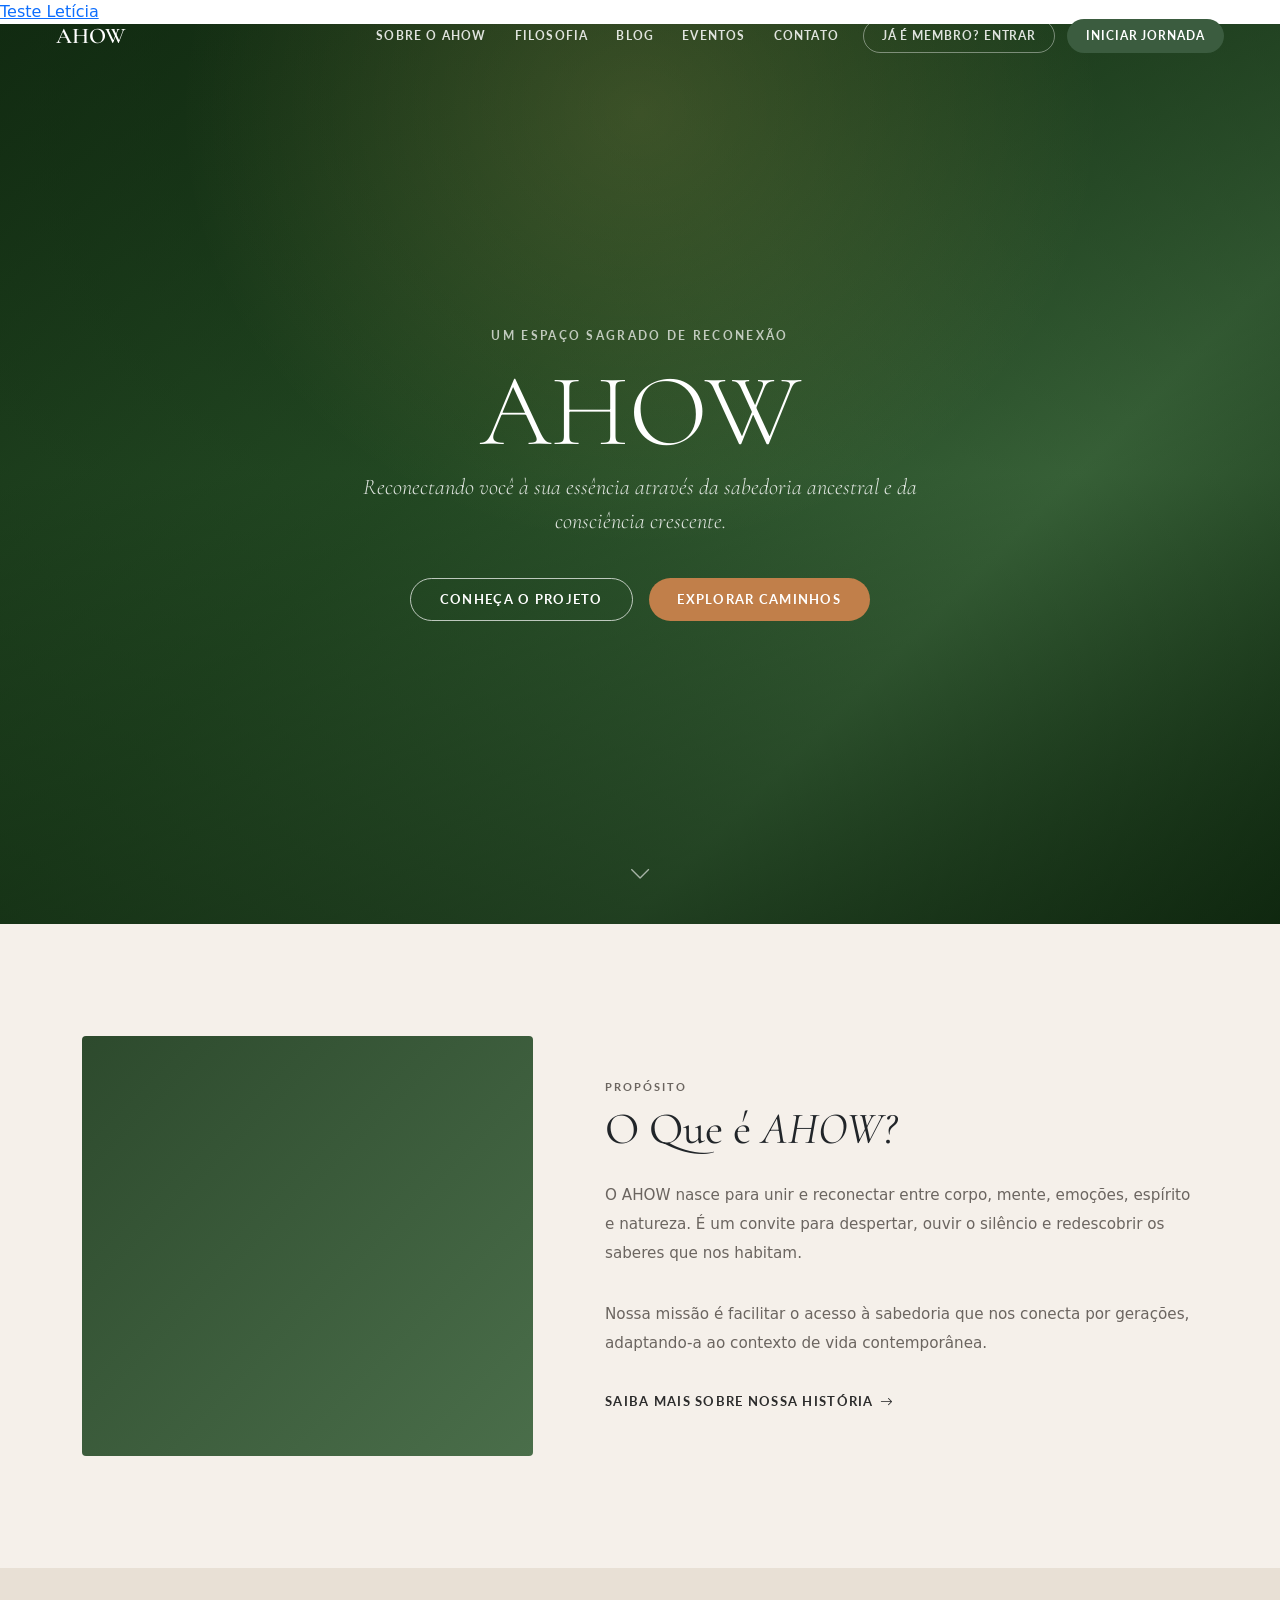
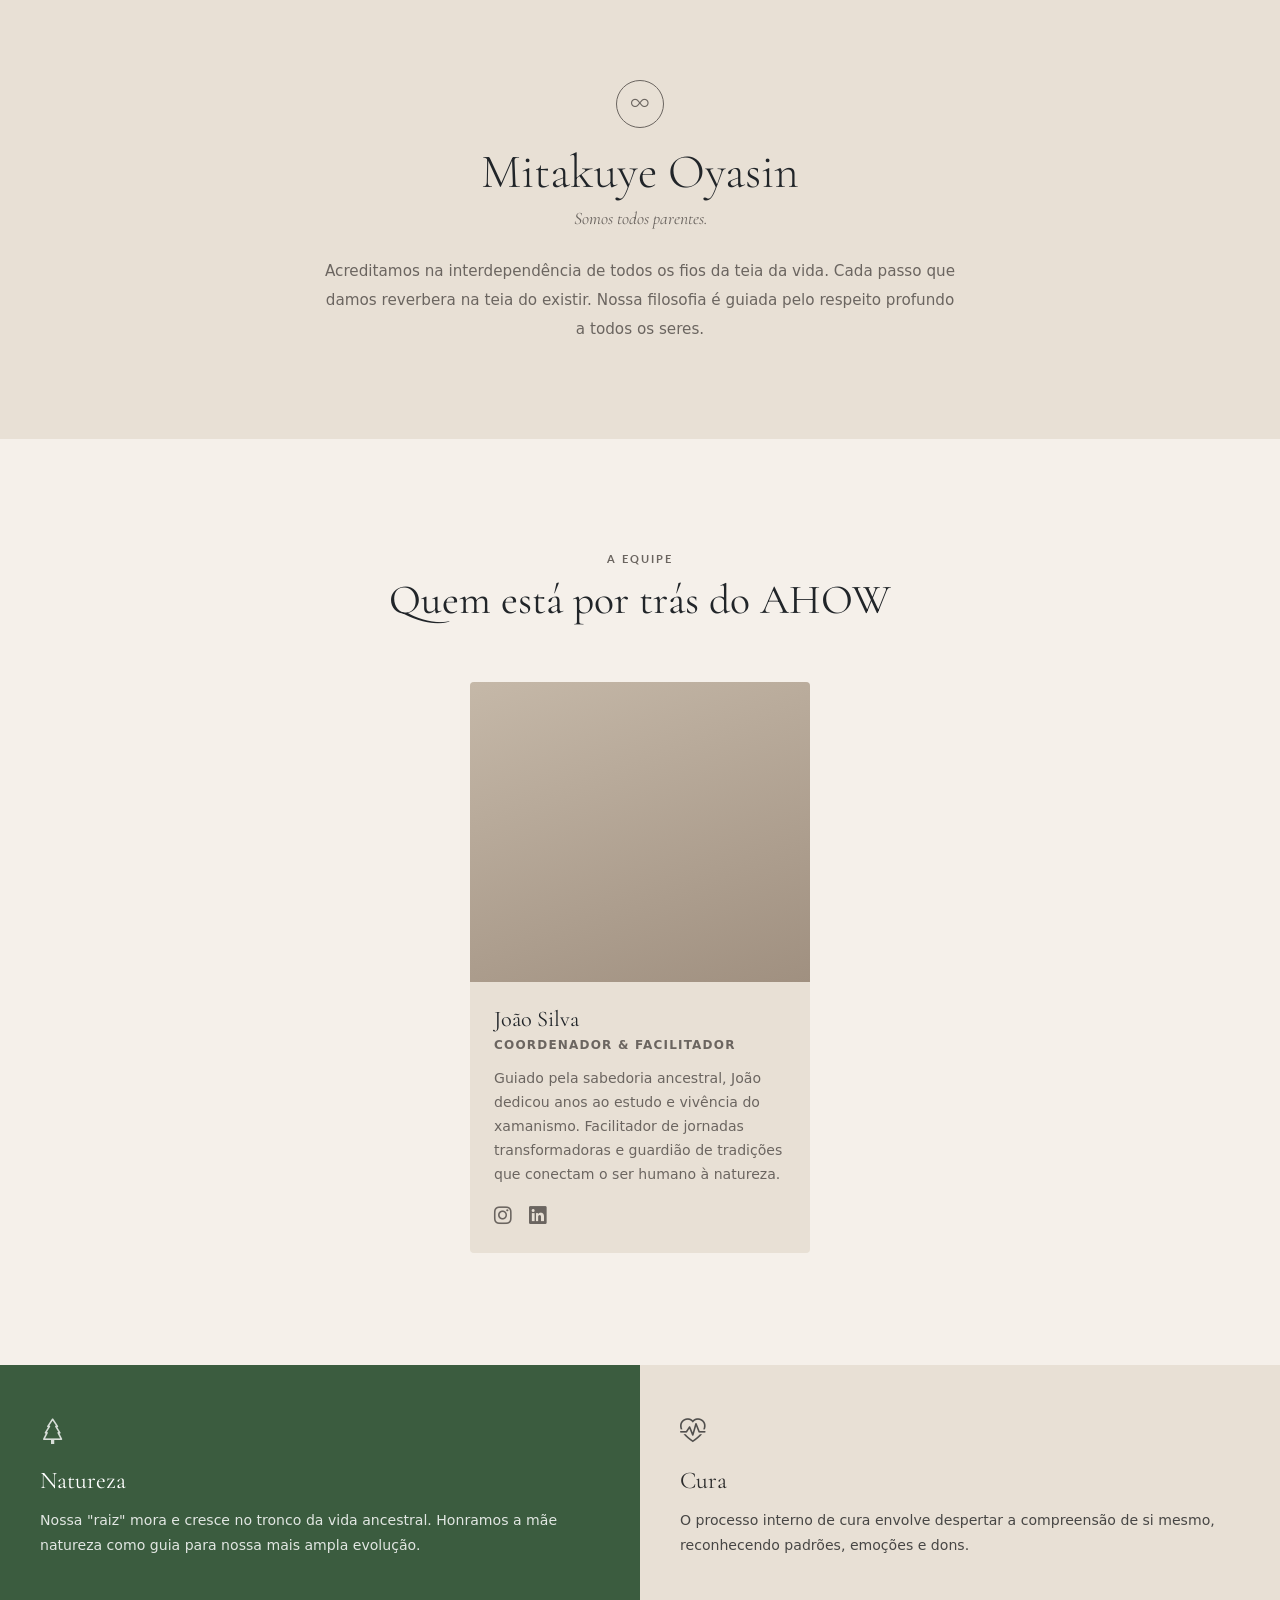
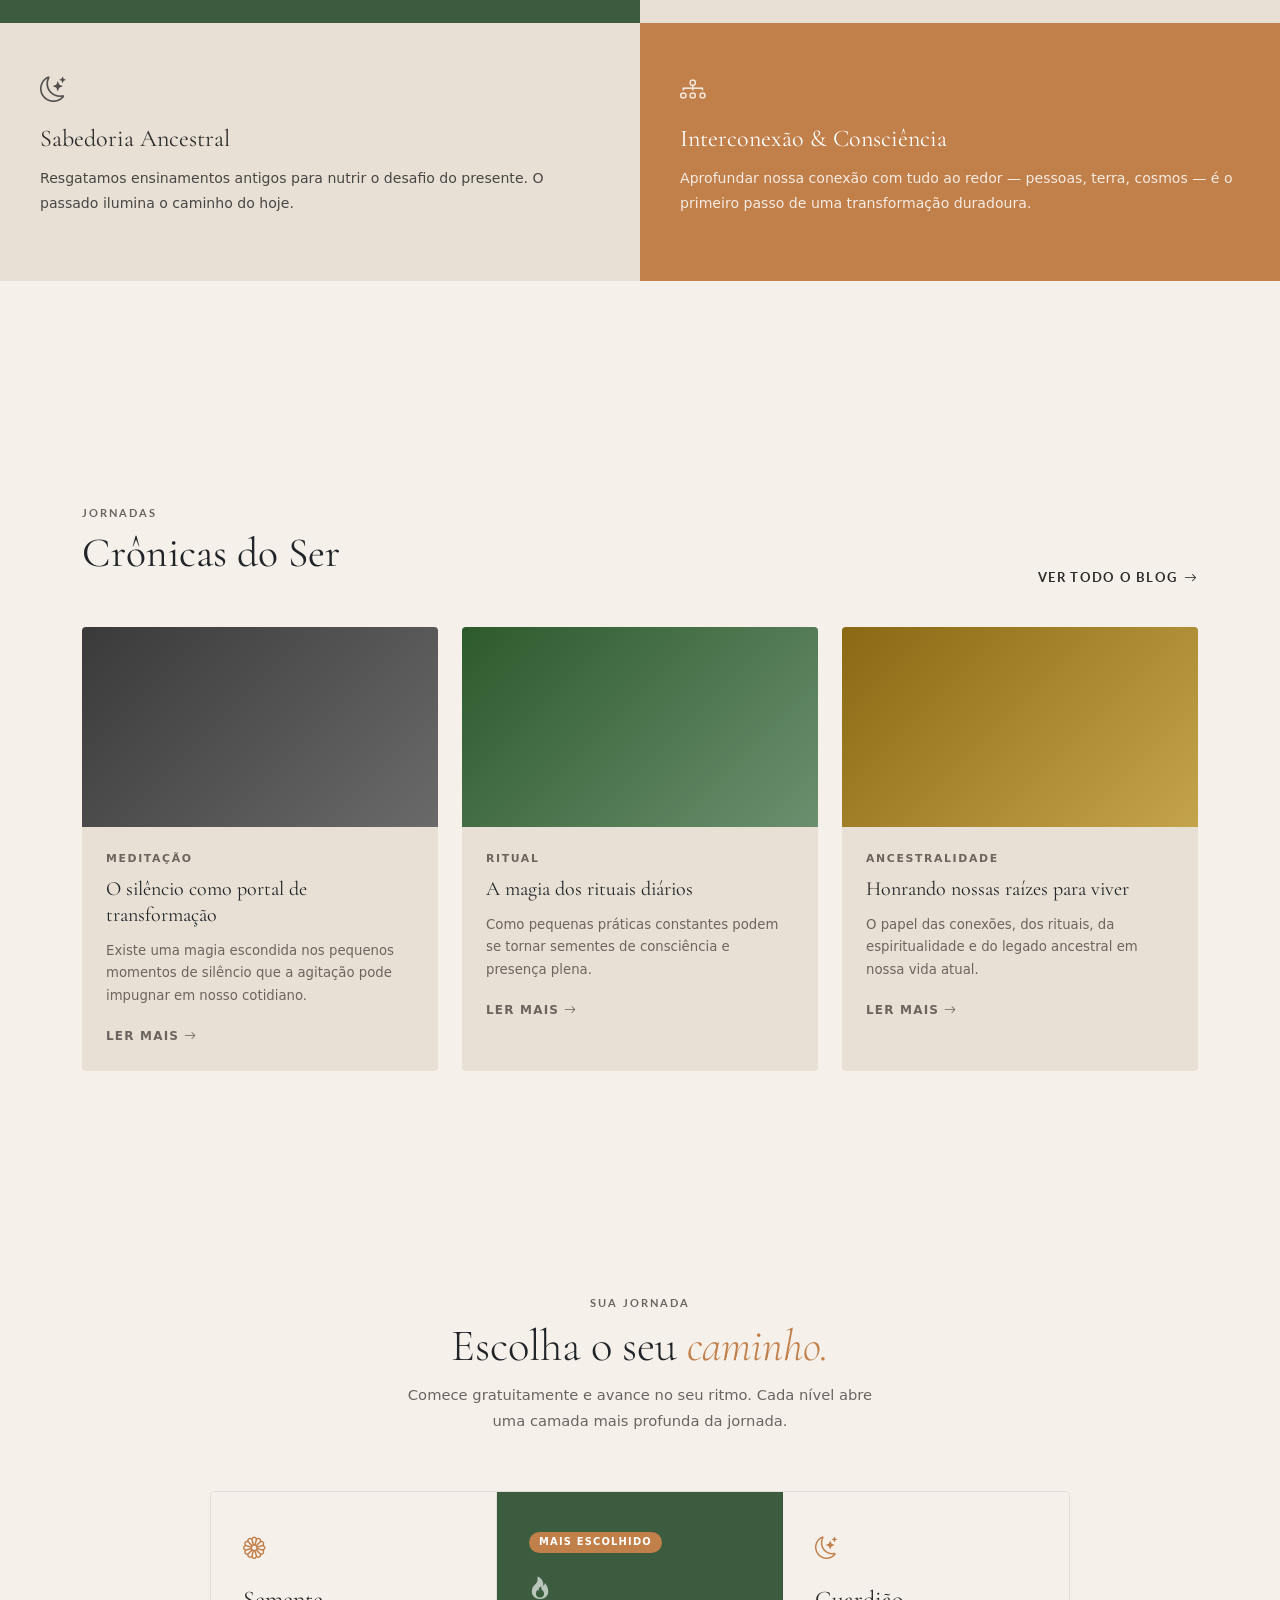
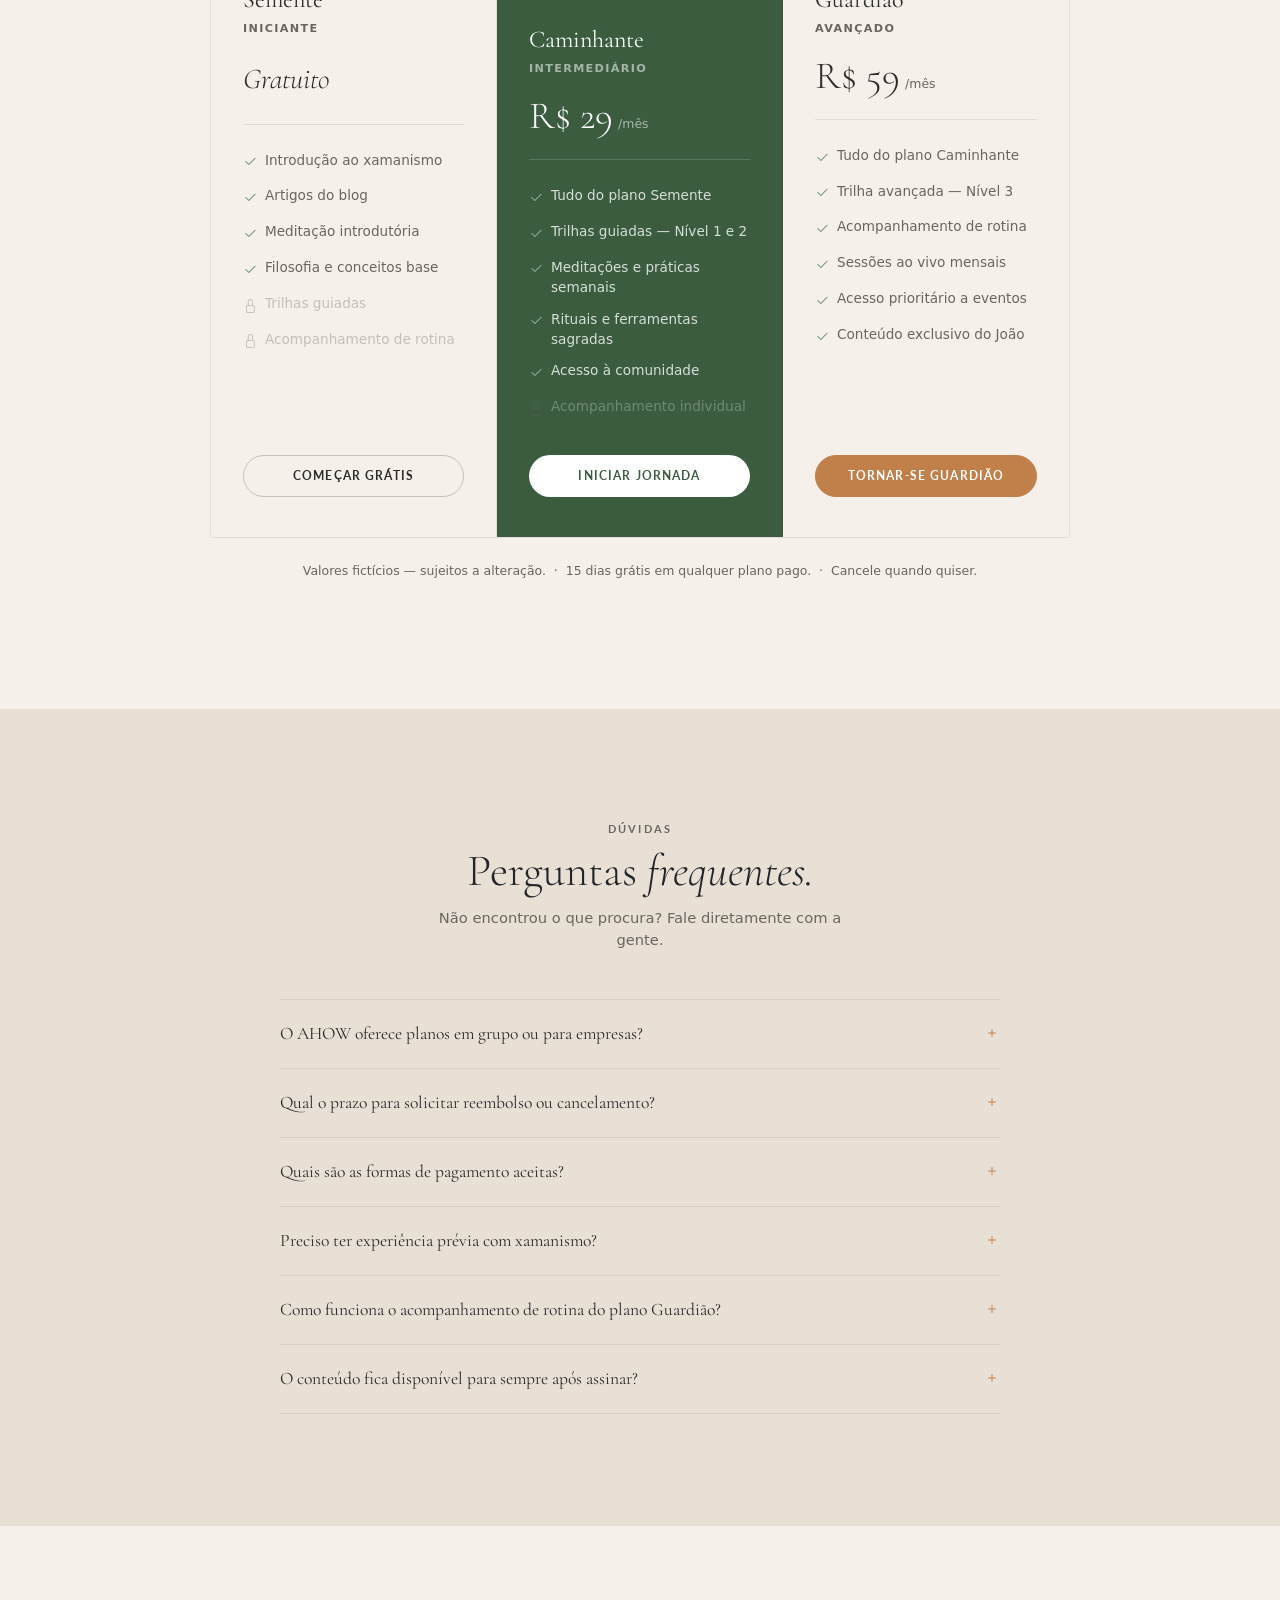
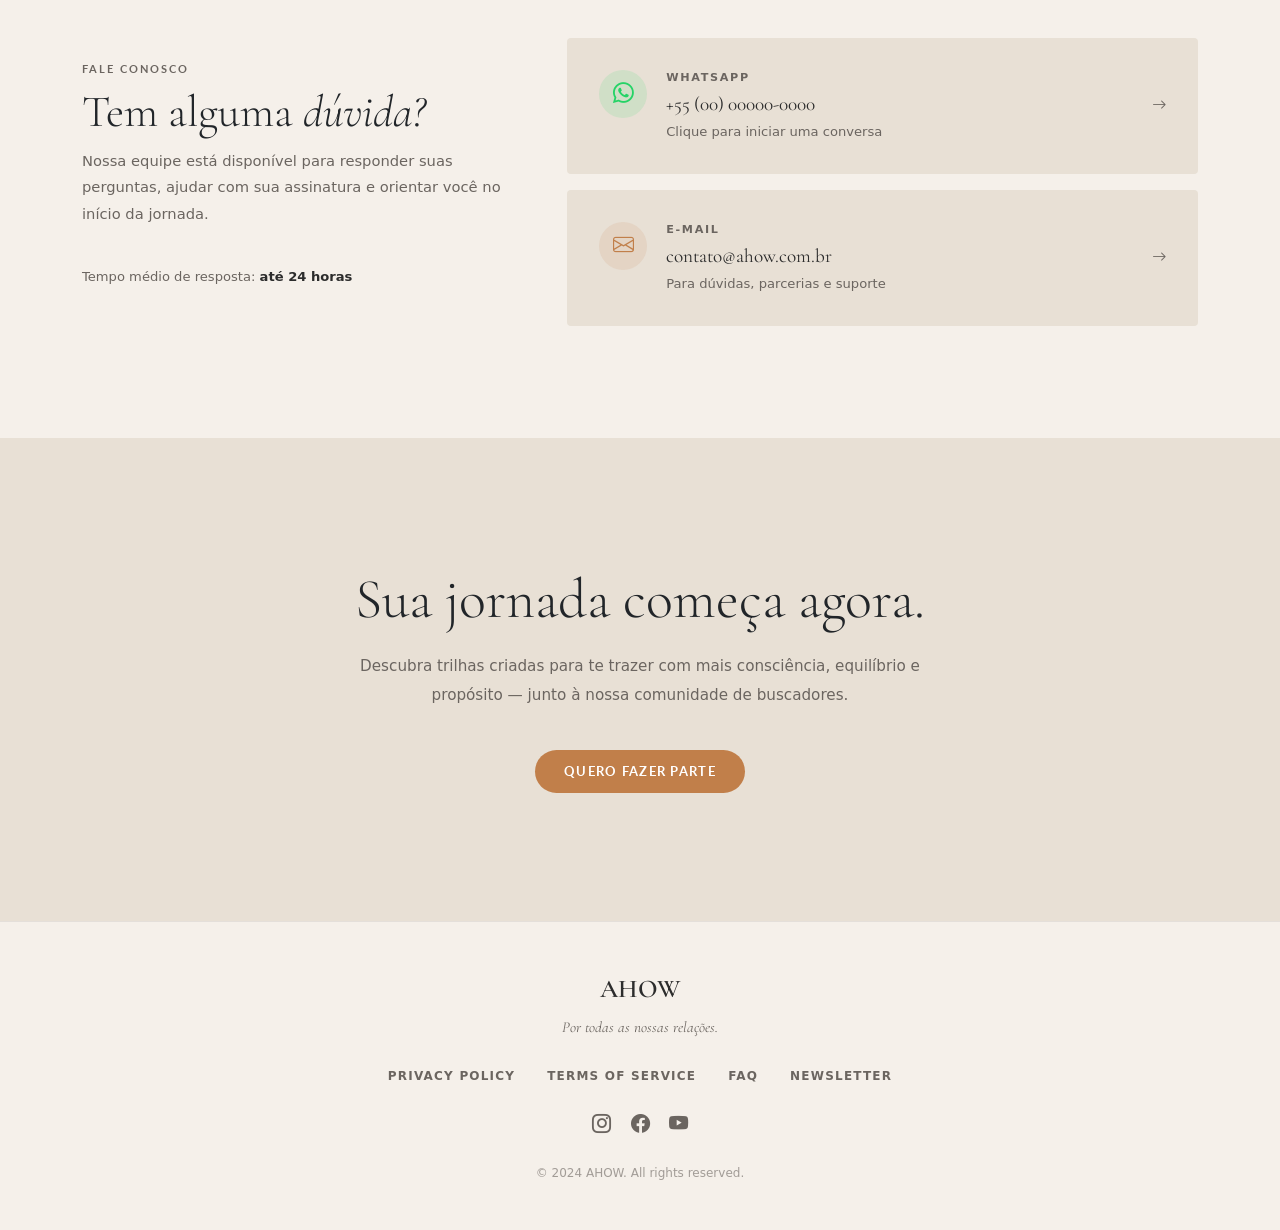
==== commit a81e6c46: "alteração de titulo" ====
--- a/index.html
+++ b/index.html
@@ -16,7 +16,7 @@
       href="https://fonts.googleapis.com/css2?family=Cormorant+Garamond:ital,wght@0,300;0,400;0,600;1,300;1,400&family=Lato:wght@300;400;700&display=swap"
       rel="stylesheet"
     />
-
+    <a href="#">Teste Letícia</a>
     <!-- Bootstrap 5 CDN -->
     <link
       href="https://cdn.jsdelivr.net/npm/bootstrap@5.3.3/dist/css/bootstrap.min.css"
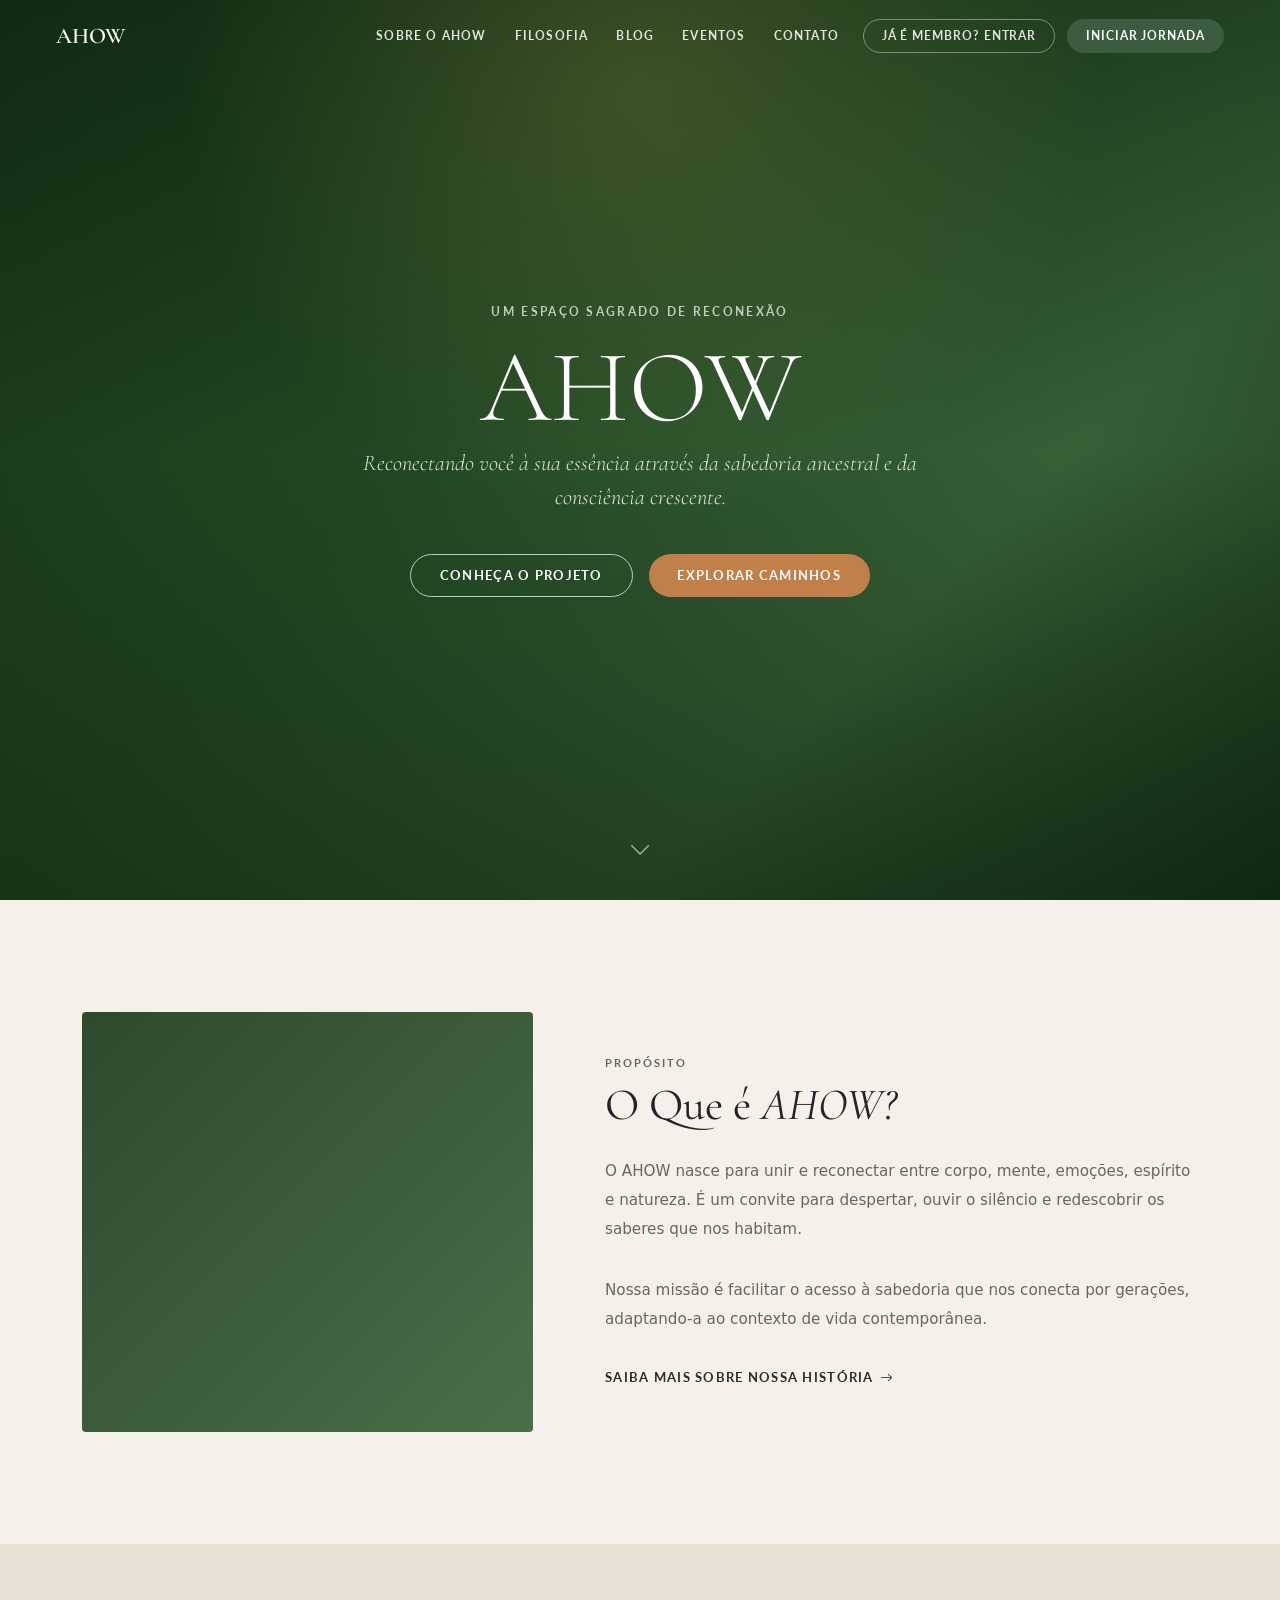
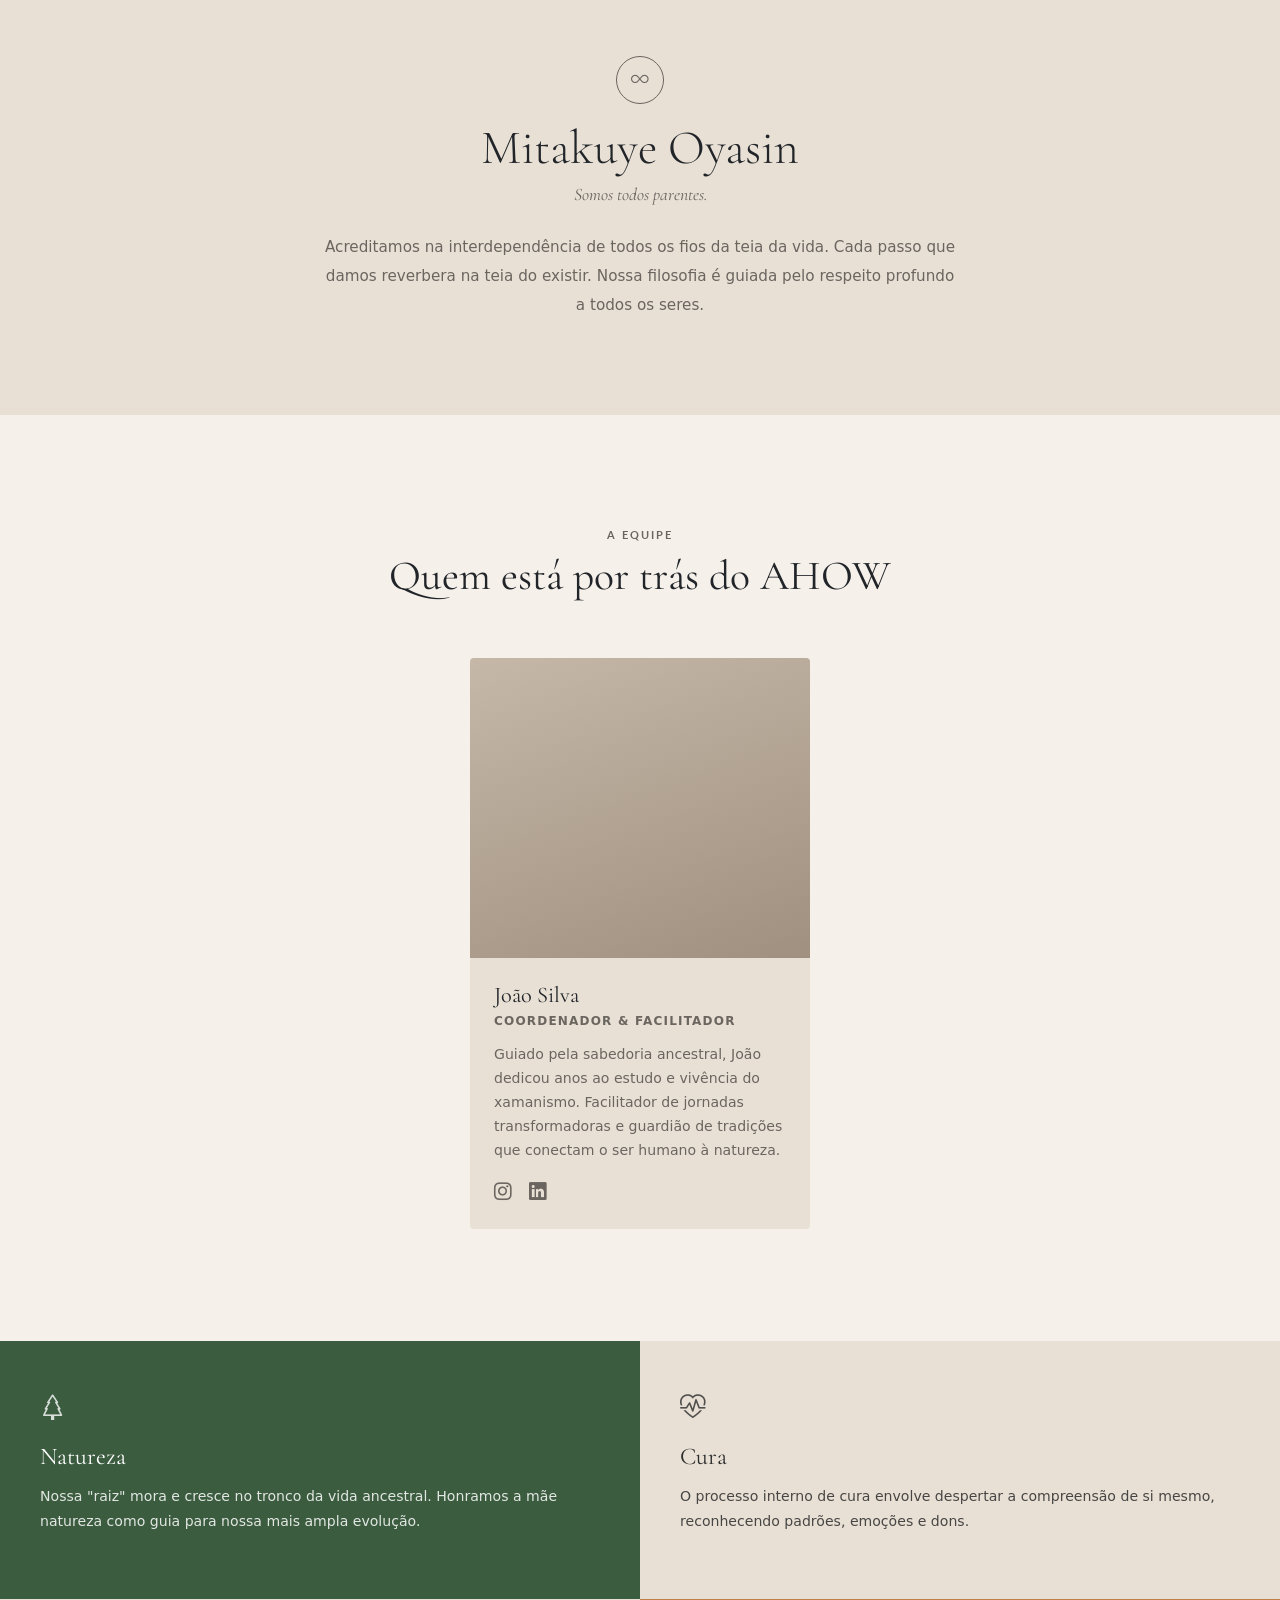
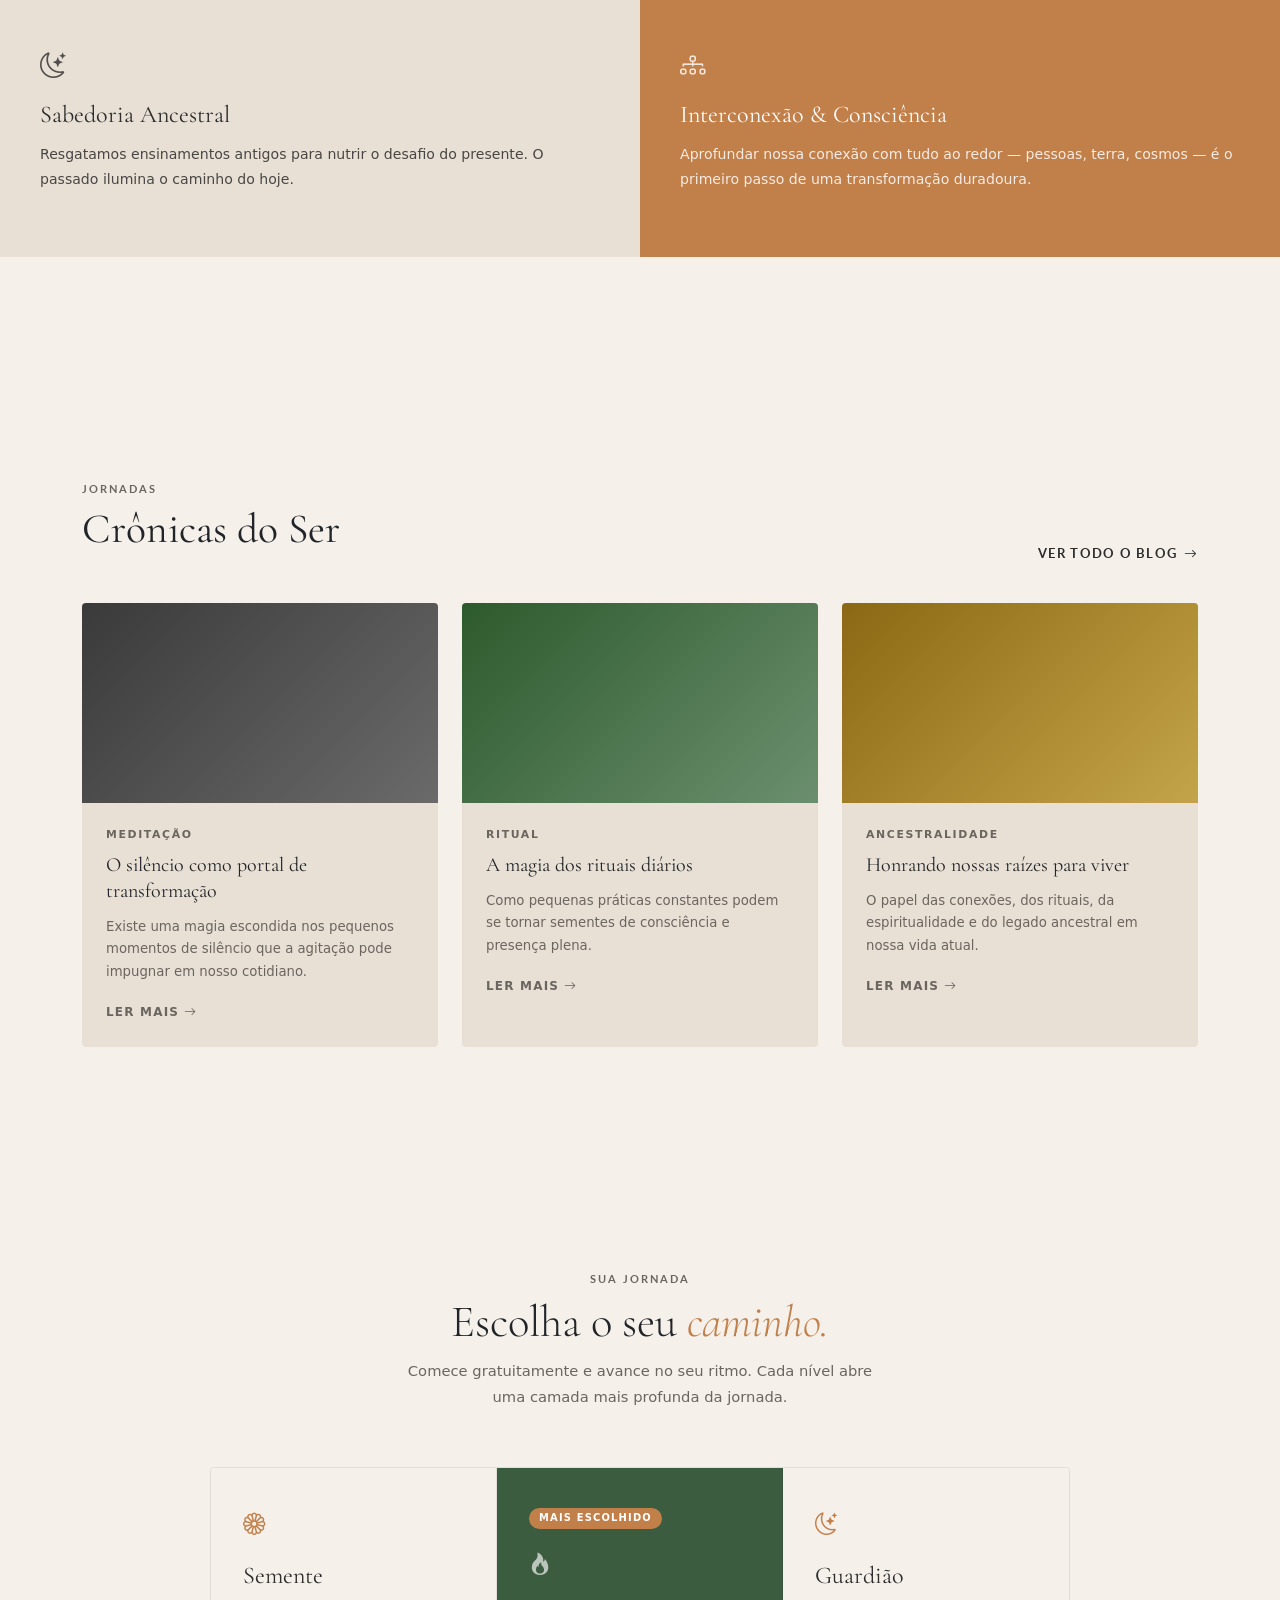
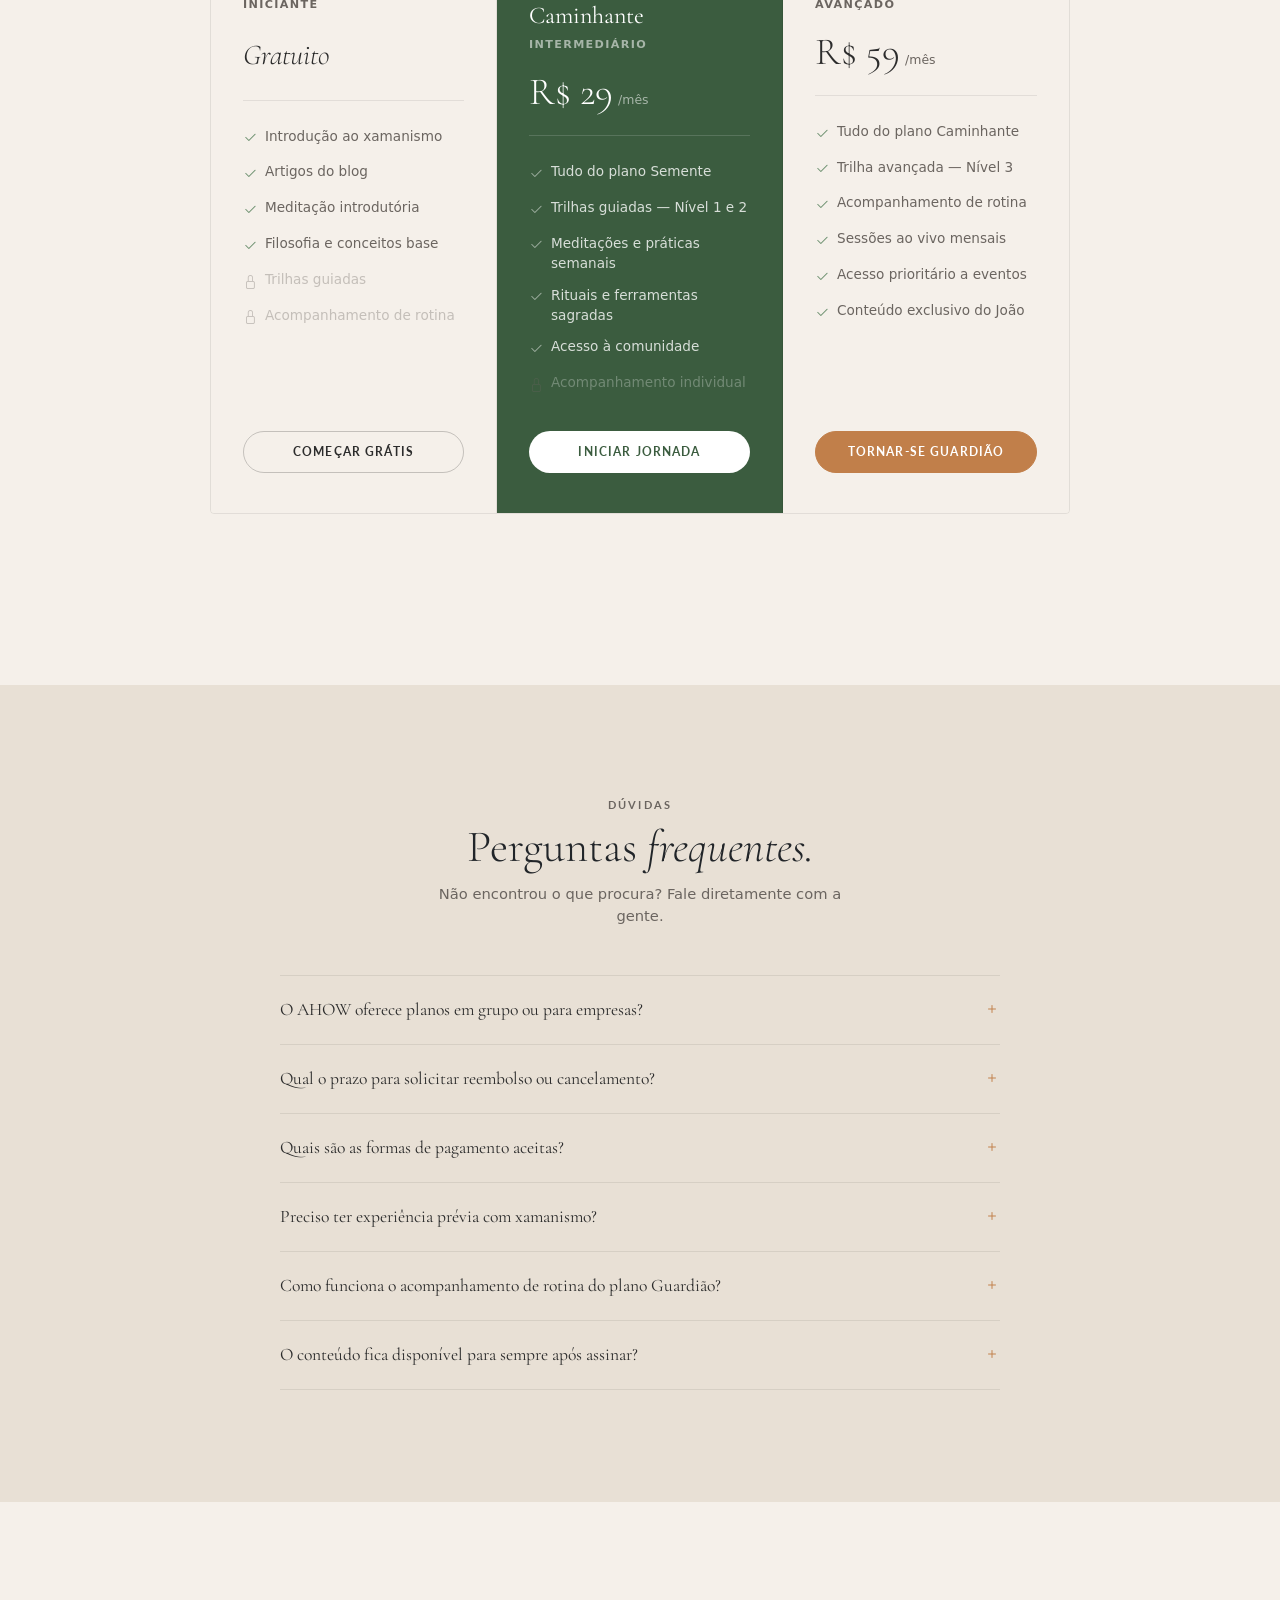
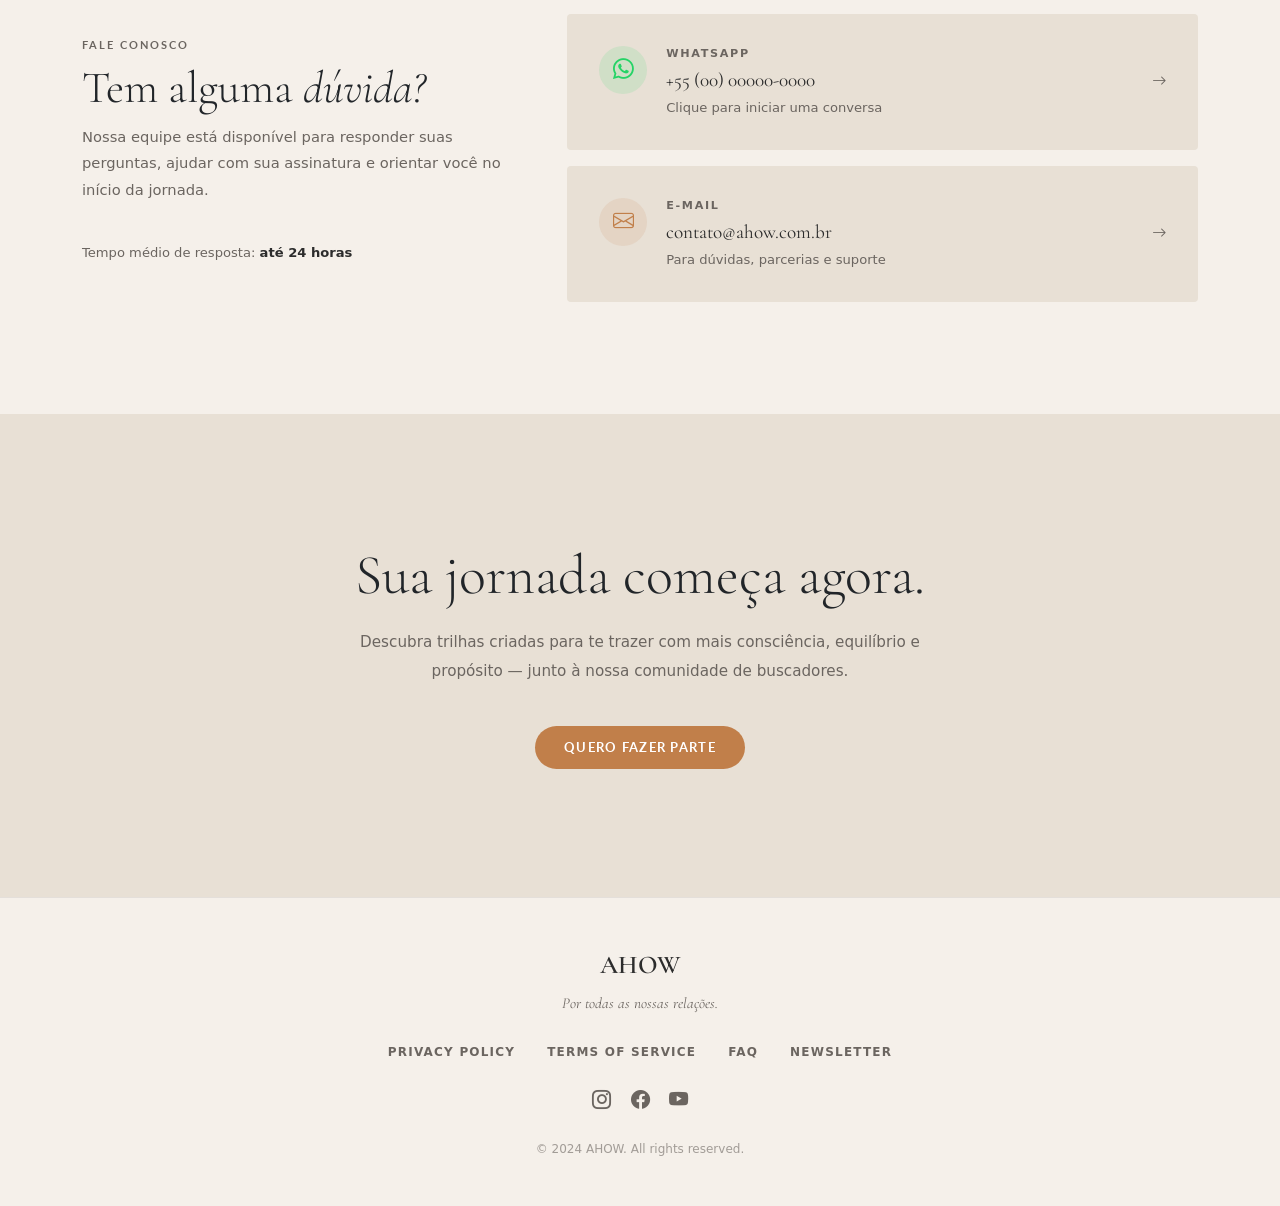
==== commit 53b46b16: "Minha alteração" ====
--- a/index.html
+++ b/index.html
@@ -16,7 +16,7 @@
       href="https://fonts.googleapis.com/css2?family=Cormorant+Garamond:ital,wght@0,300;0,400;0,600;1,300;1,400&family=Lato:wght@300;400;700&display=swap"
       rel="stylesheet"
     />
-    <a href="#">Teste Letícia</a>
+
     <!-- Bootstrap 5 CDN -->
     <link
       href="https://cdn.jsdelivr.net/npm/bootstrap@5.3.3/dist/css/bootstrap.min.css"
@@ -42,8 +42,8 @@
 
           <!-- Links desktop -->
           <div class="d-none d-lg-flex align-items-center gap-1">
-            <a href="#sobre" class="nav-link-custom">Sobre o AHOW</a>
-            <a href="#pilares" class="nav-link-custom">Filosofia</a>
+            <a href="about.html" class="nav-link-custom">Sobre o AHOW</a>
+            <a href="filosofia.html" class="nav-link-custom">Filosofia</a>
             <a href="#cronicas" class="nav-link-custom">Blog</a>
             <a href="#cta" class="nav-link-custom">Eventos</a>
             <a href="#contato" class="nav-link-custom">Contato</a>
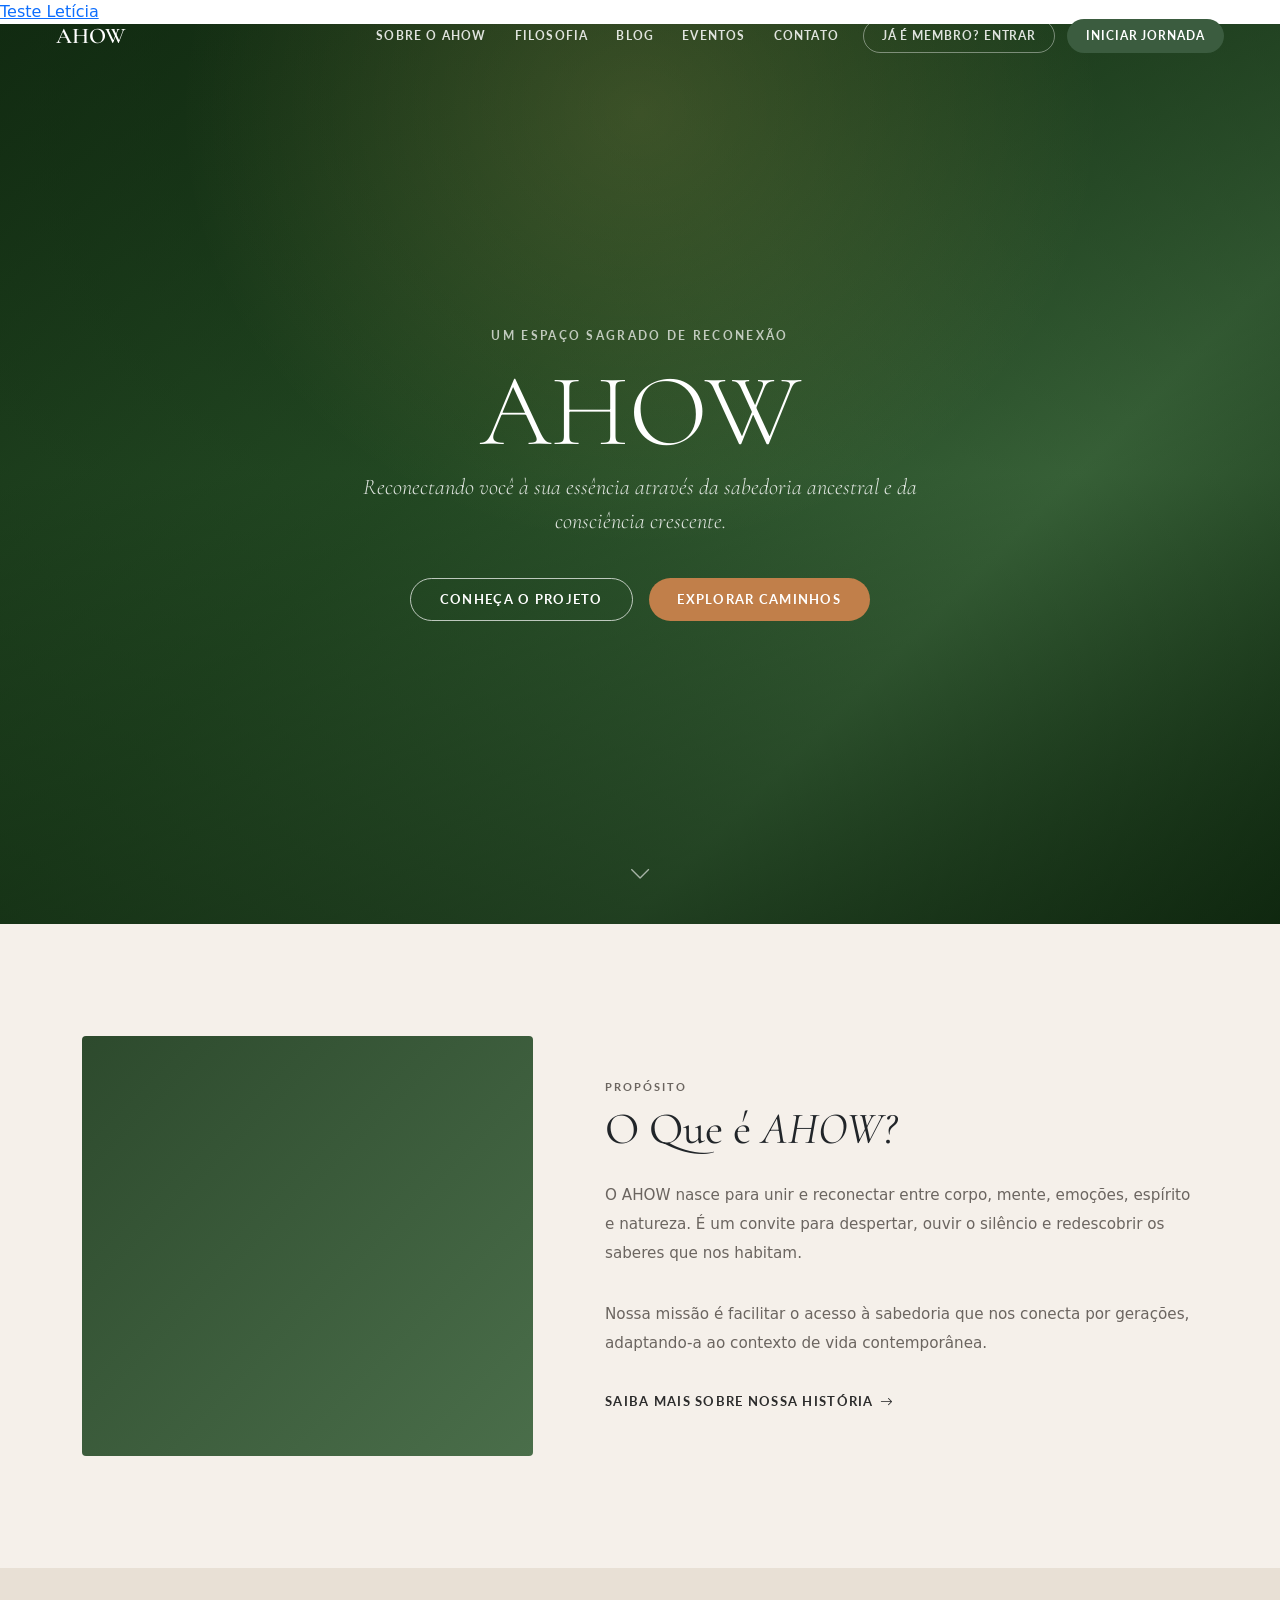
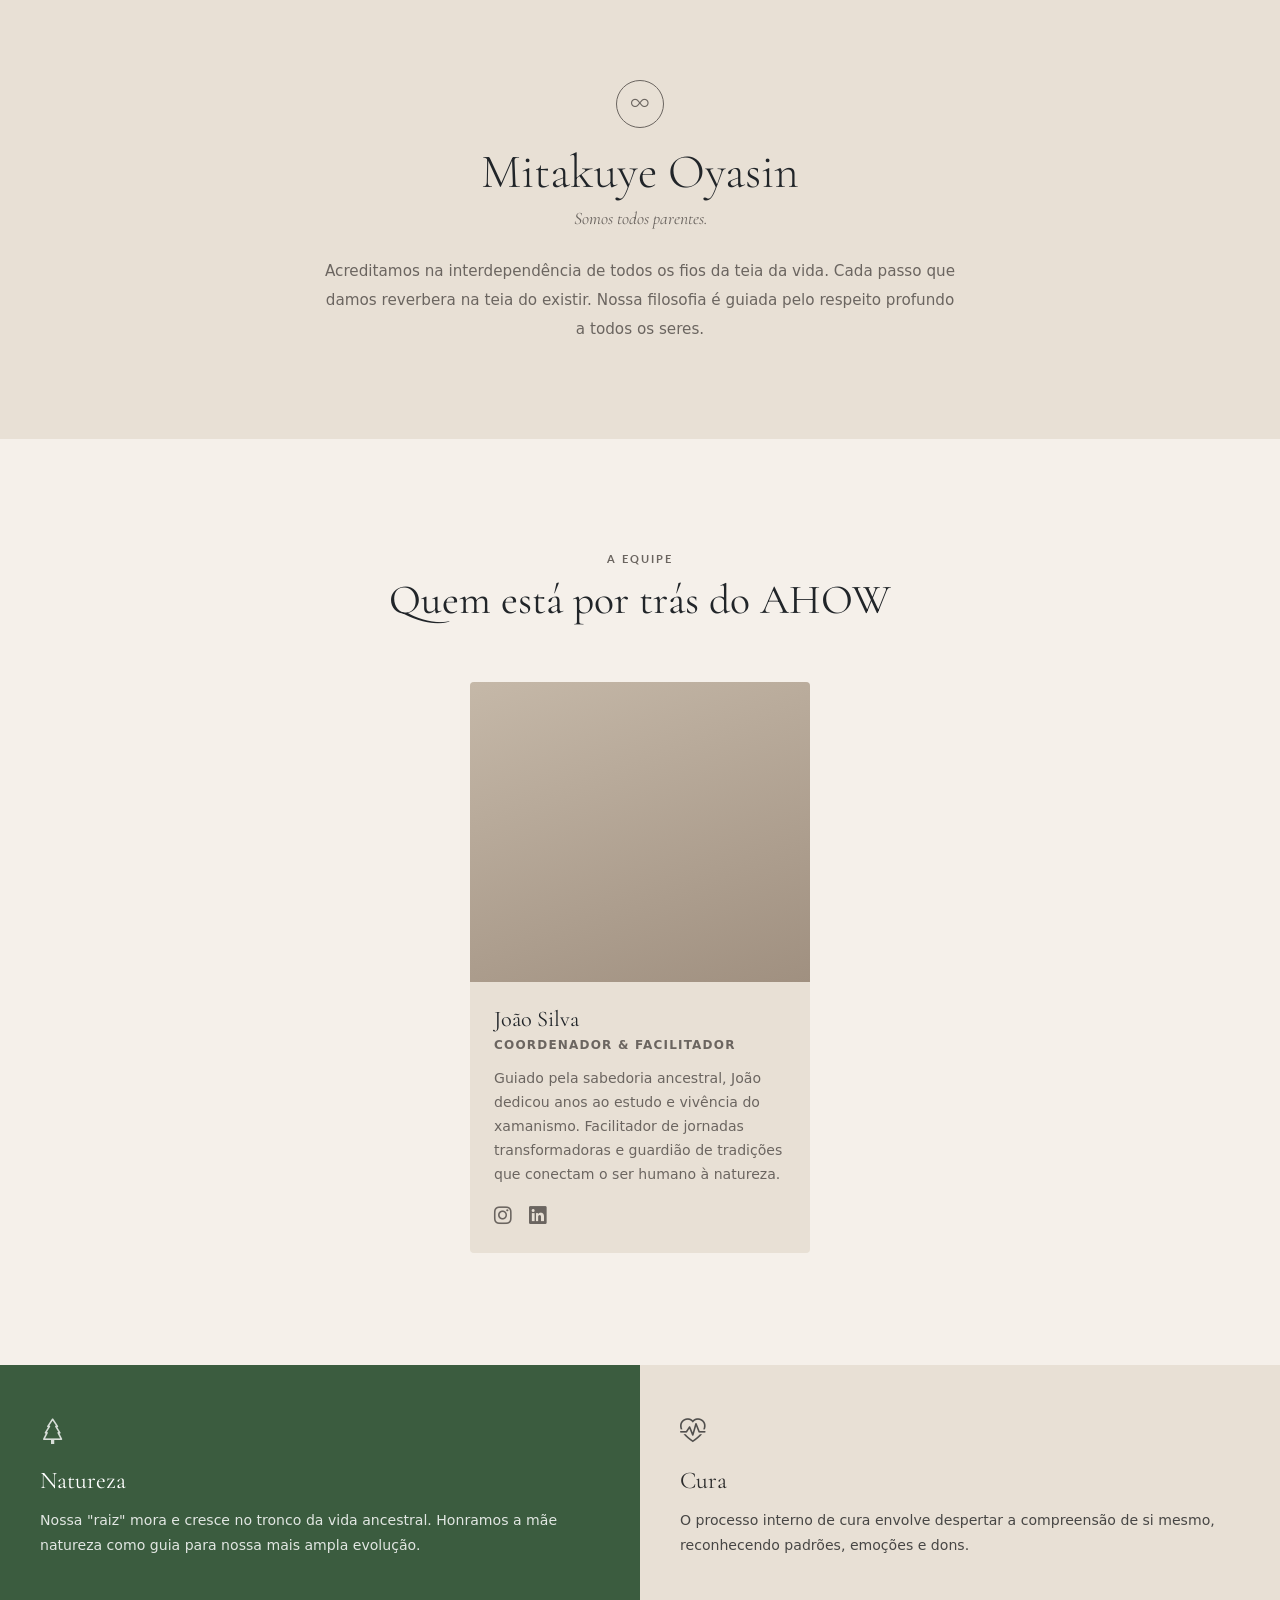
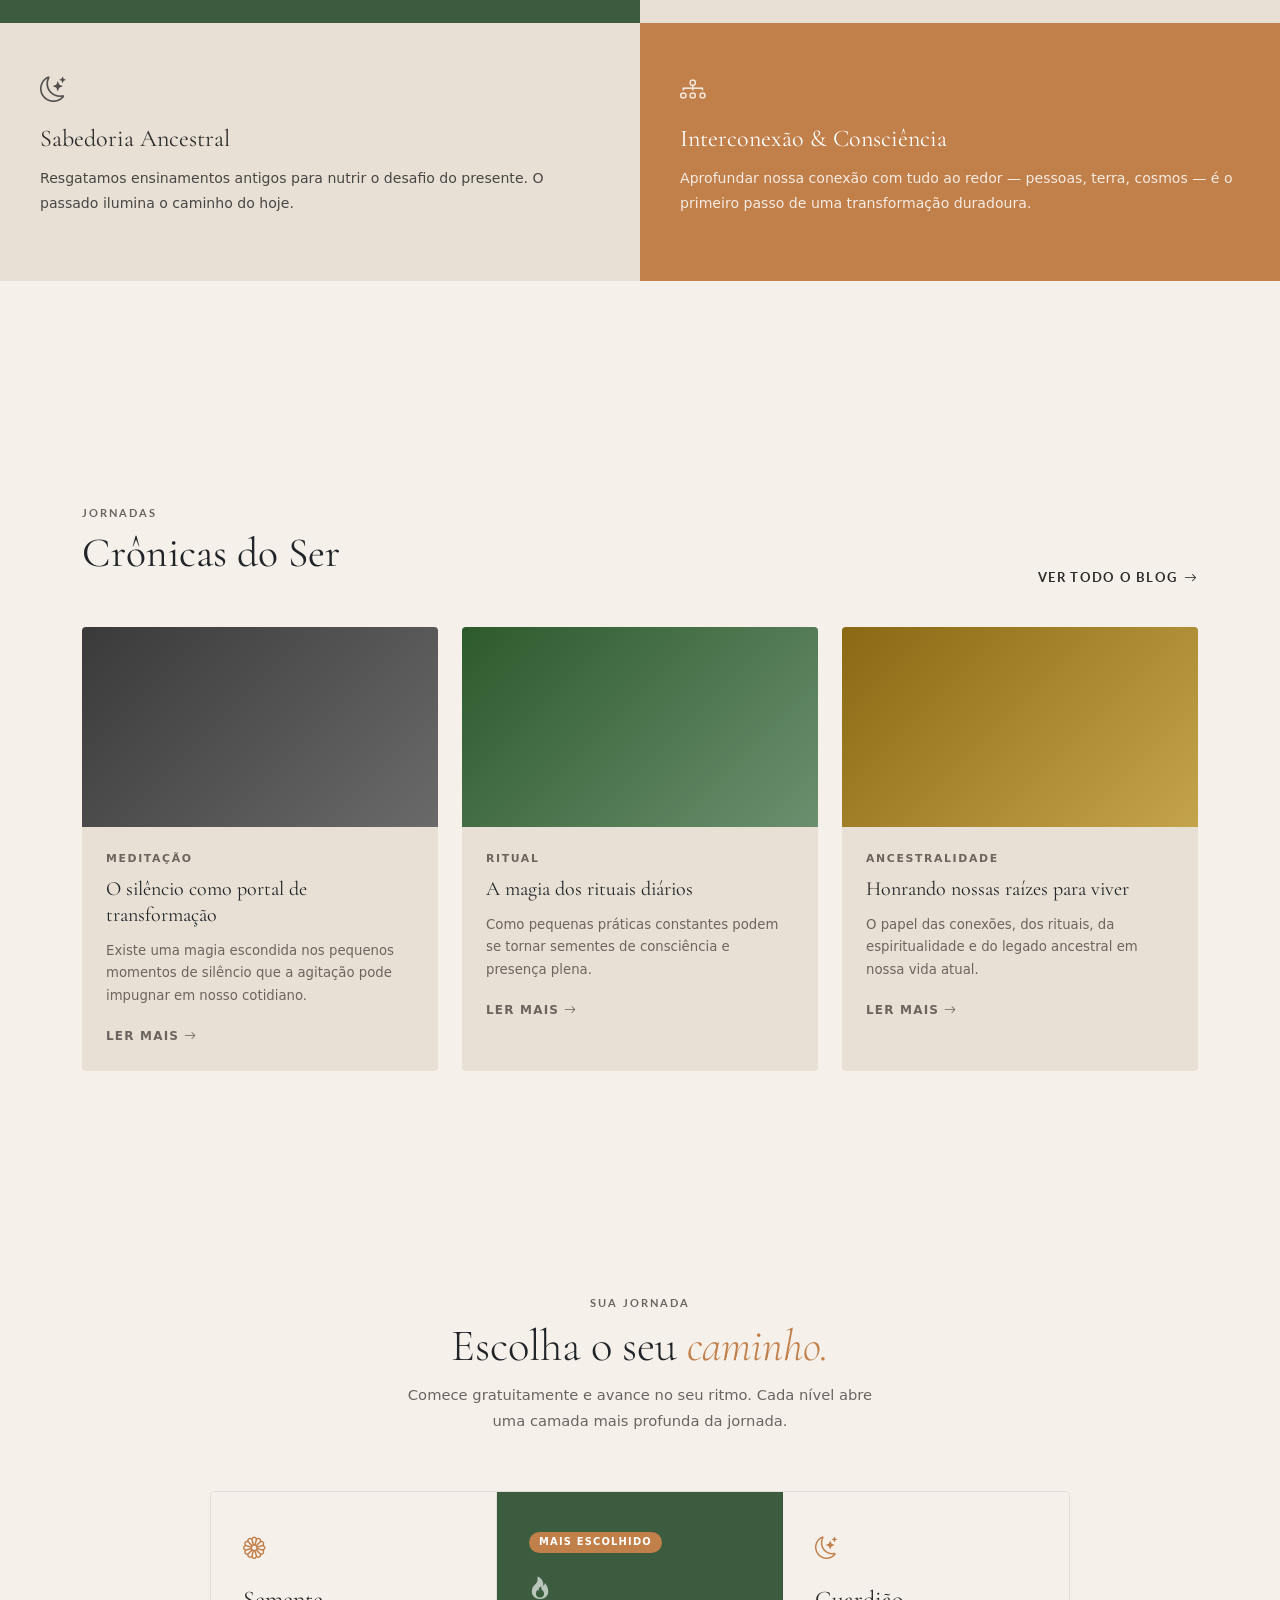
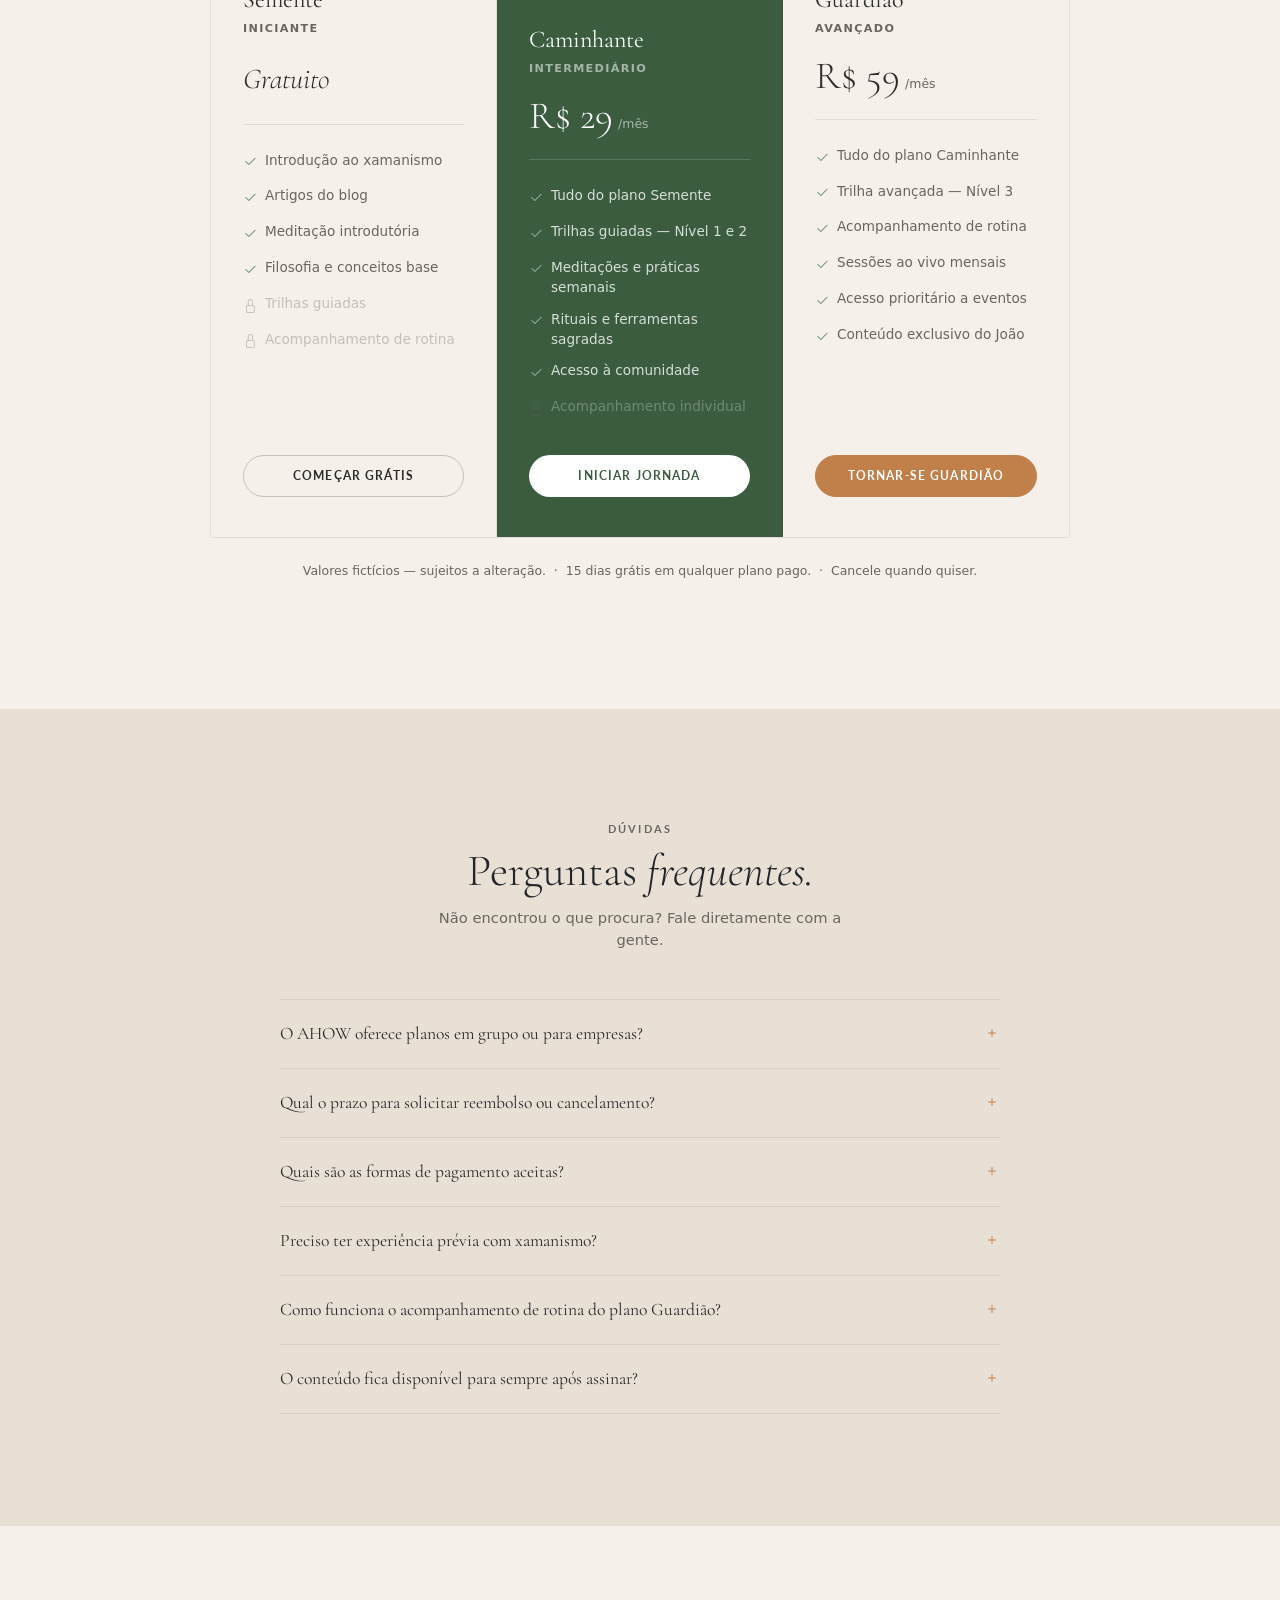
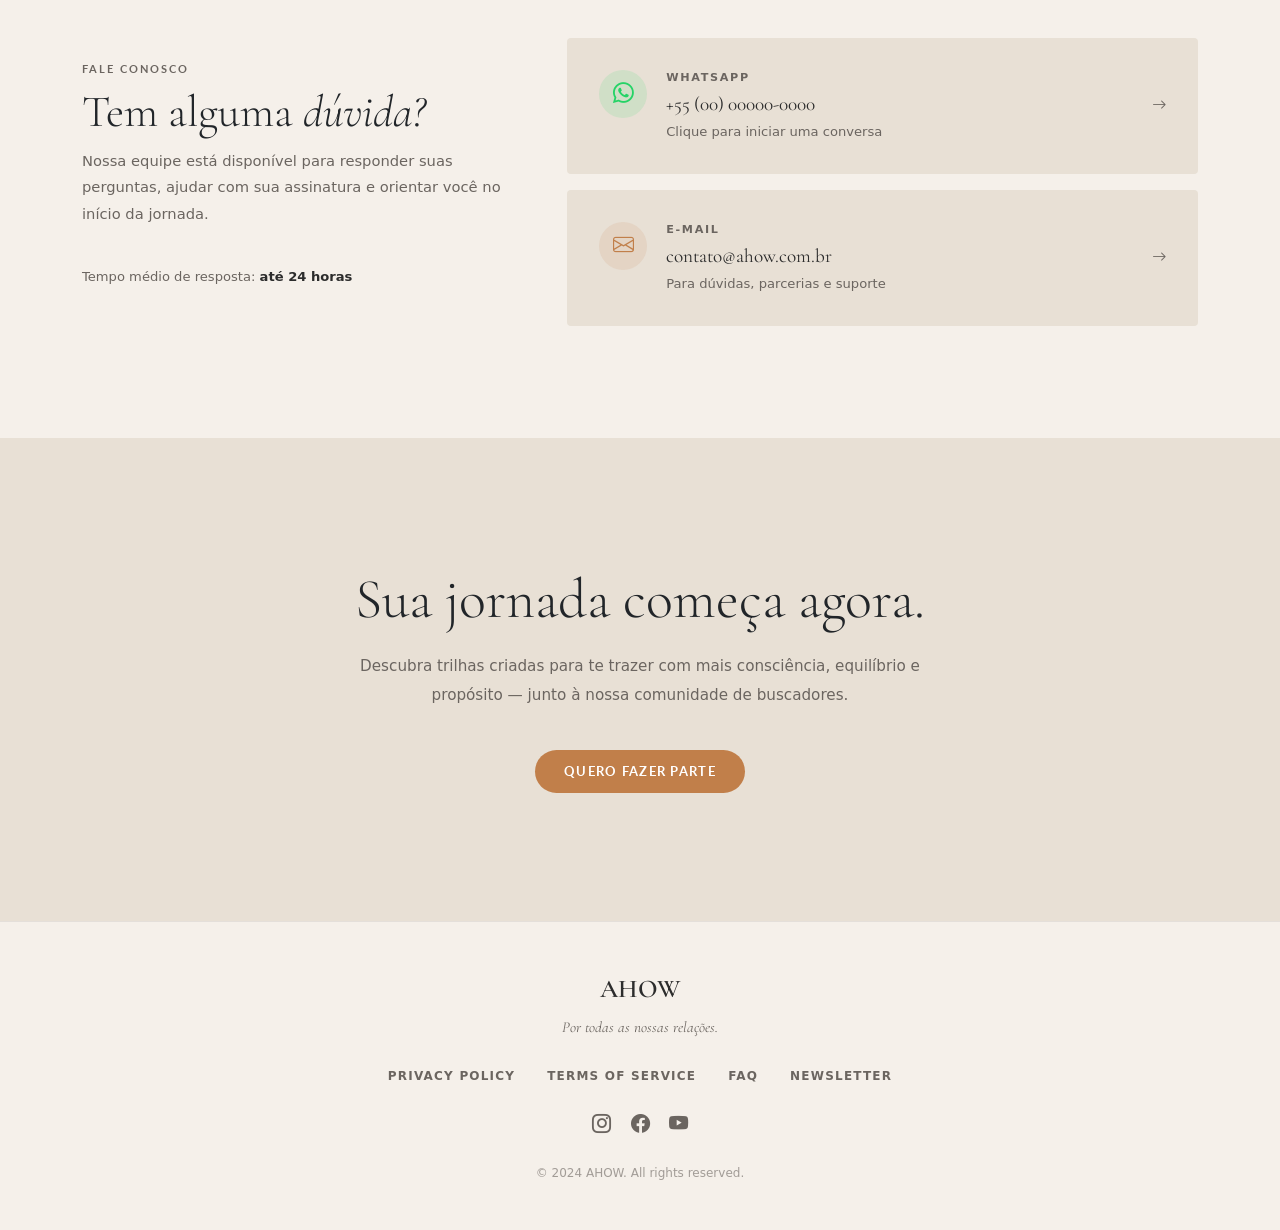
==== commit 7752ad07: "Merge branch 'main' of https://github.com/vinicincosta/AHOW" ====
--- a/index.html
+++ b/index.html
@@ -16,7 +16,7 @@
       href="https://fonts.googleapis.com/css2?family=Cormorant+Garamond:ital,wght@0,300;0,400;0,600;1,300;1,400&family=Lato:wght@300;400;700&display=swap"
       rel="stylesheet"
     />
-
+    <a href="#">Teste Letícia</a>
     <!-- Bootstrap 5 CDN -->
     <link
       href="https://cdn.jsdelivr.net/npm/bootstrap@5.3.3/dist/css/bootstrap.min.css"
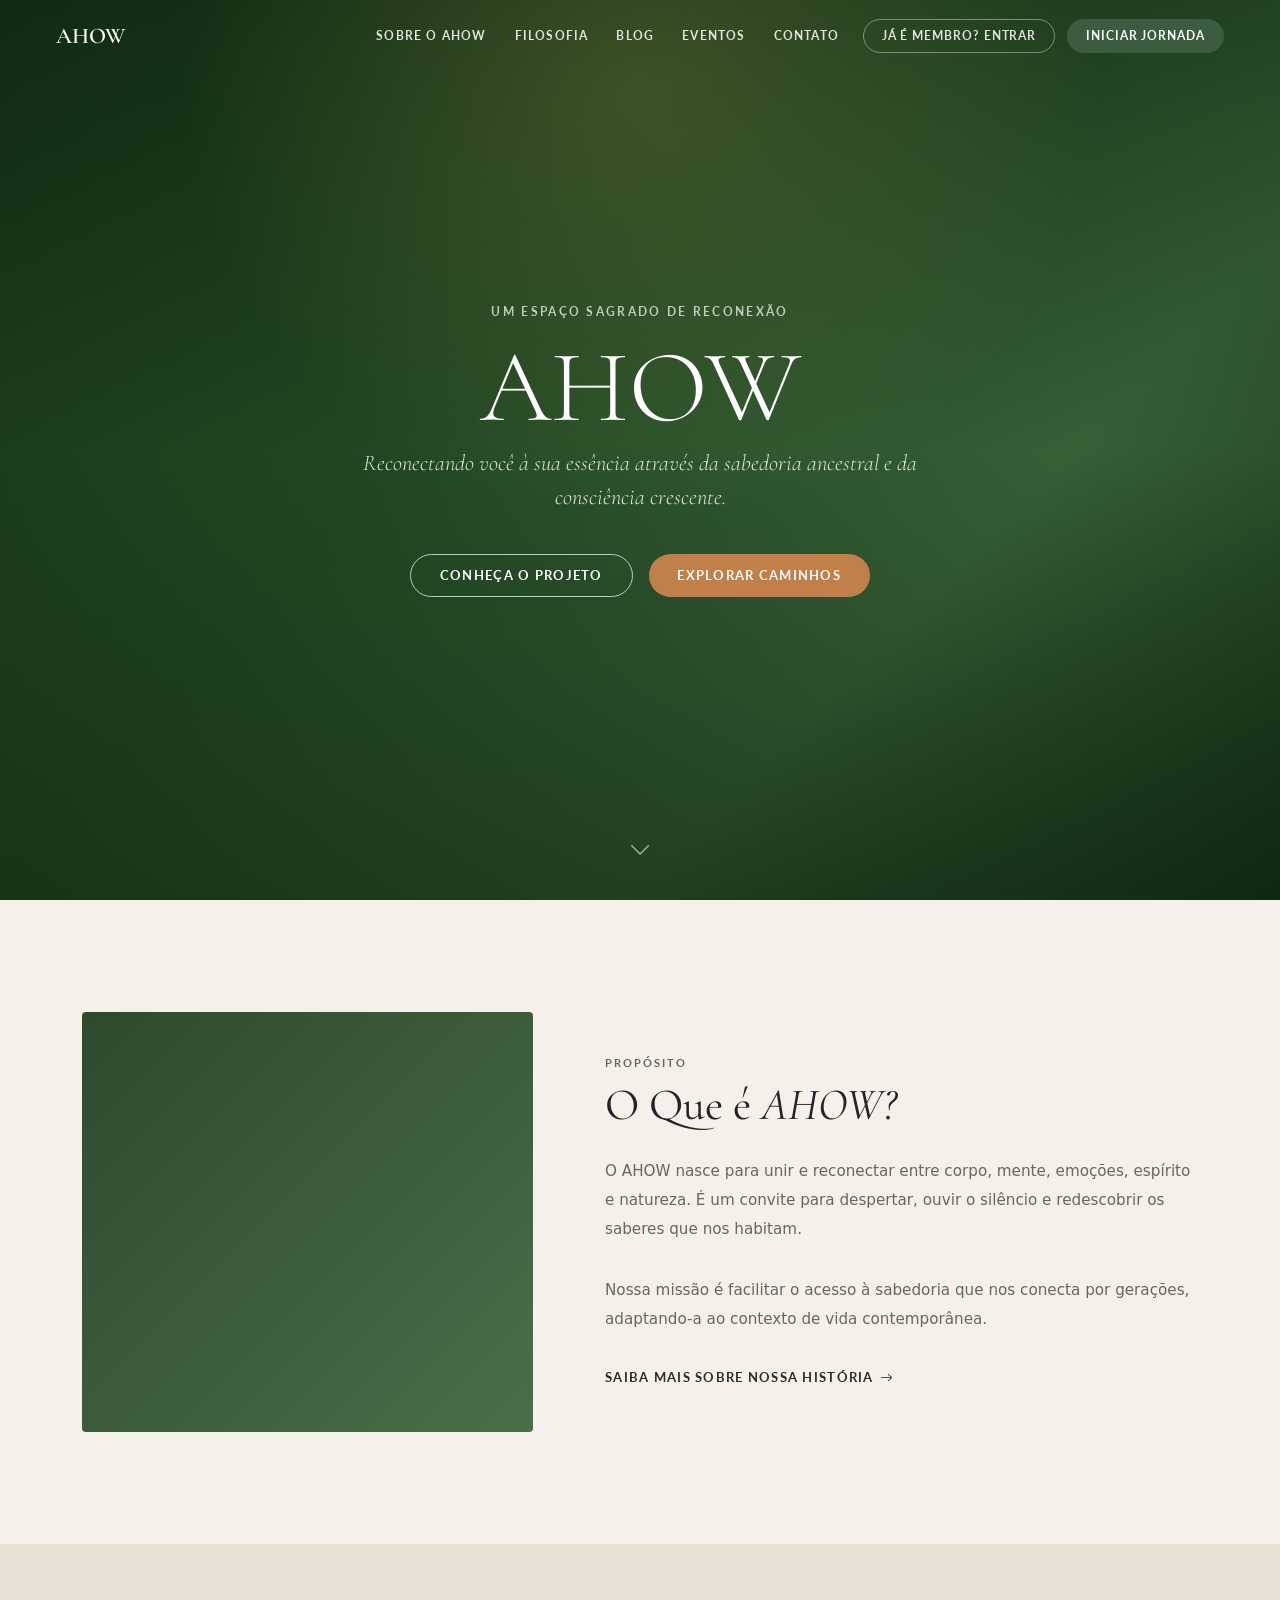
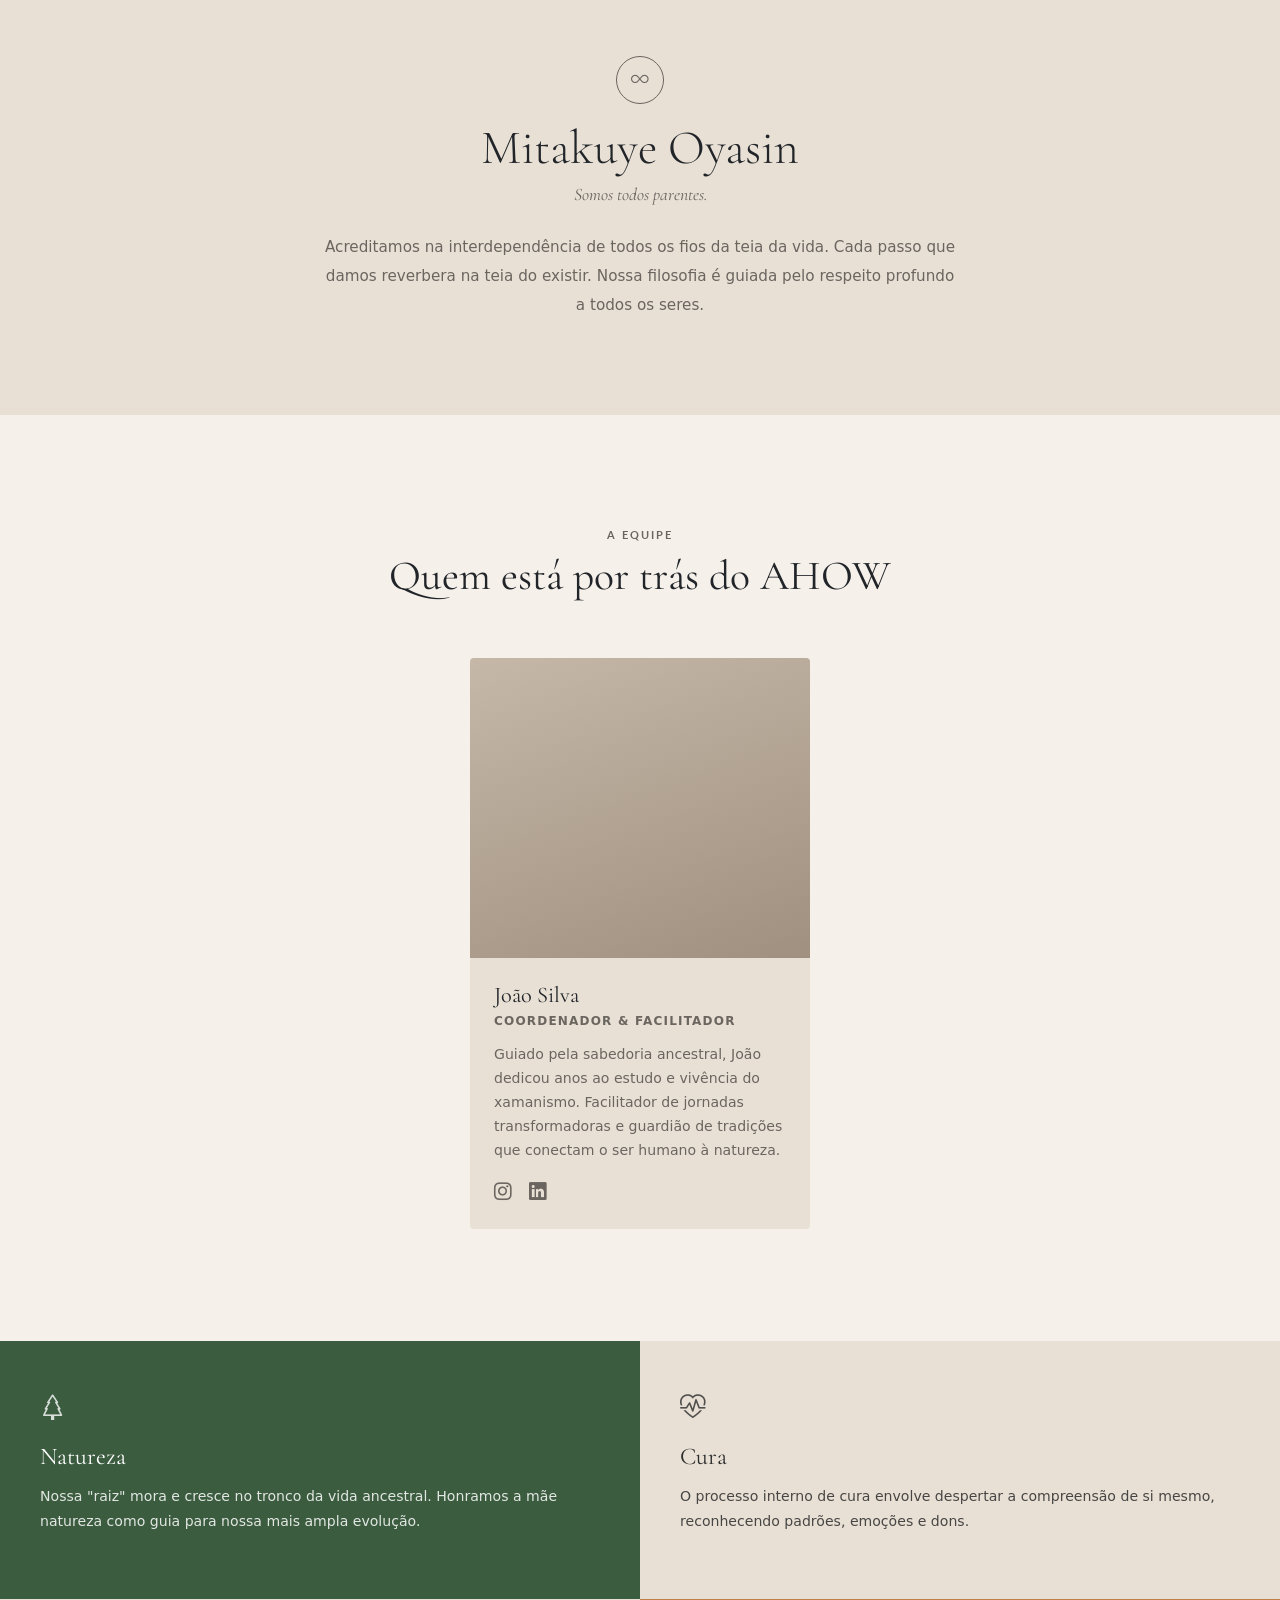
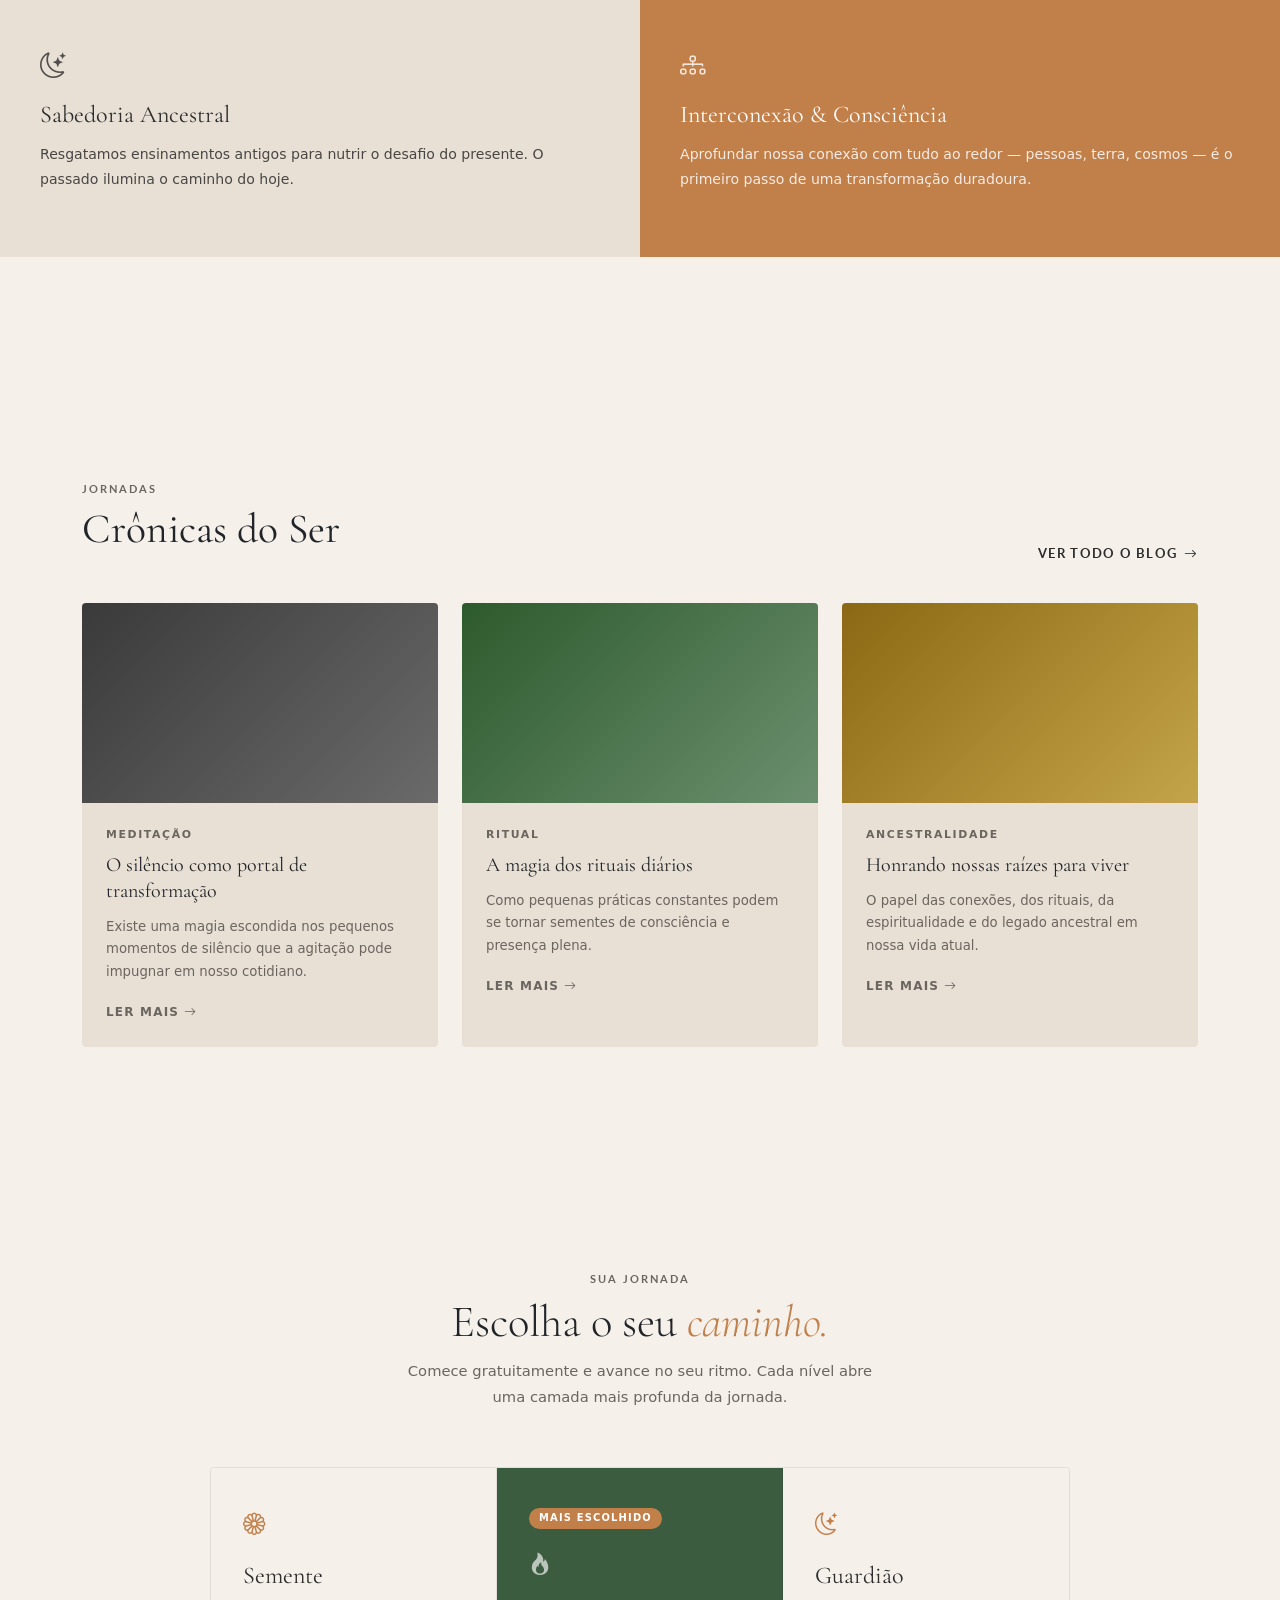
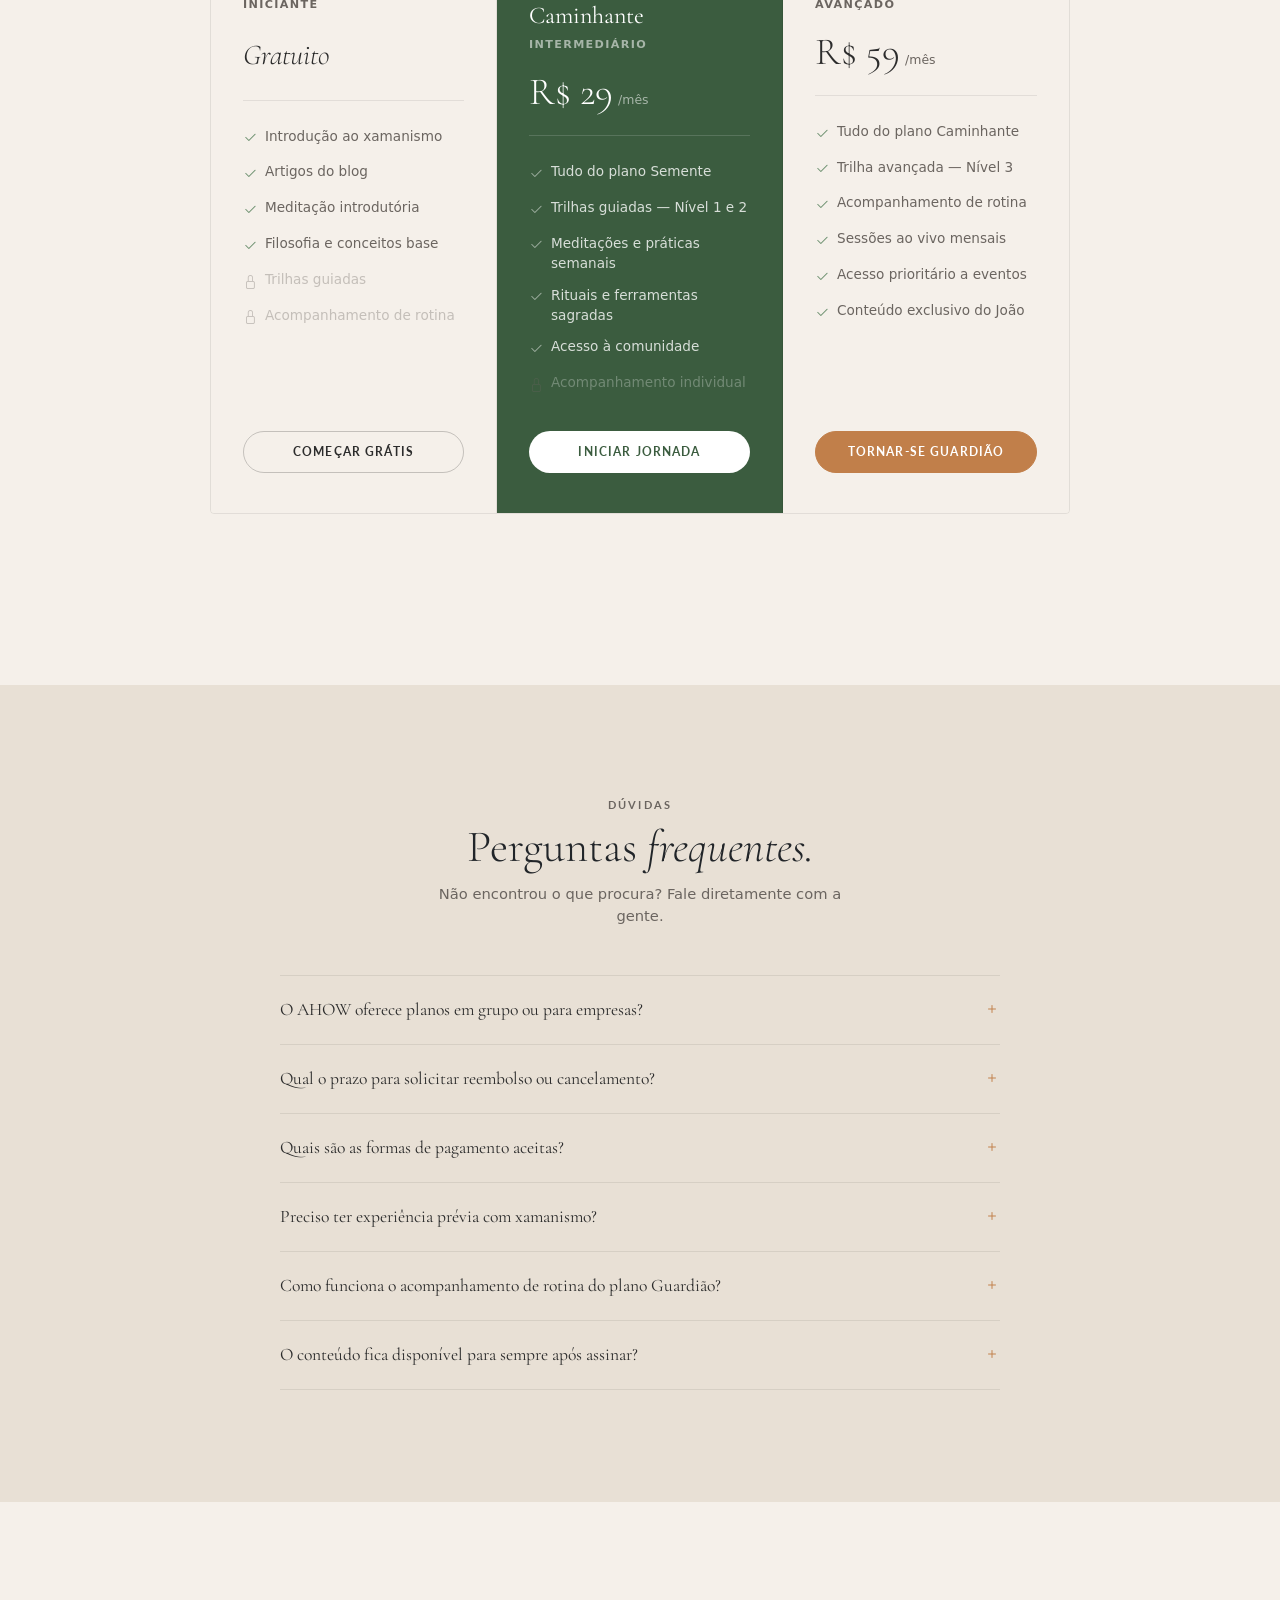
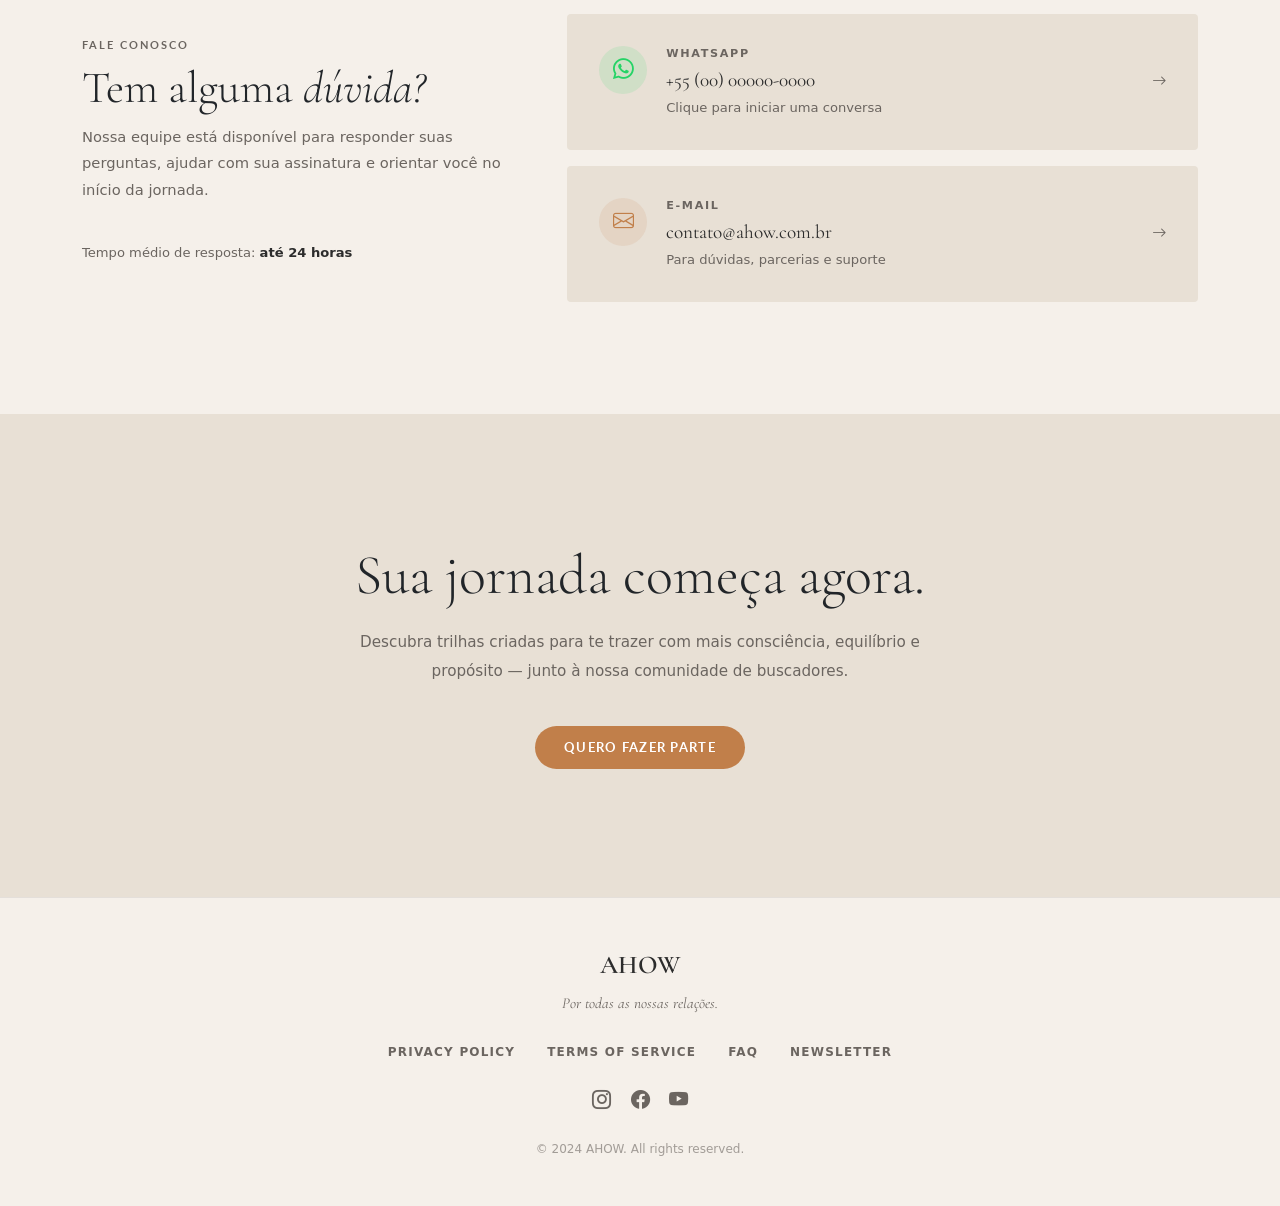
==== commit 5ecb9842: "titando teste" ====
--- a/index.html
+++ b/index.html
@@ -16,7 +16,7 @@
       href="https://fonts.googleapis.com/css2?family=Cormorant+Garamond:ital,wght@0,300;0,400;0,600;1,300;1,400&family=Lato:wght@300;400;700&display=swap"
       rel="stylesheet"
     />
-    <a href="#">Teste Letícia</a>
+
     <!-- Bootstrap 5 CDN -->
     <link
       href="https://cdn.jsdelivr.net/npm/bootstrap@5.3.3/dist/css/bootstrap.min.css"
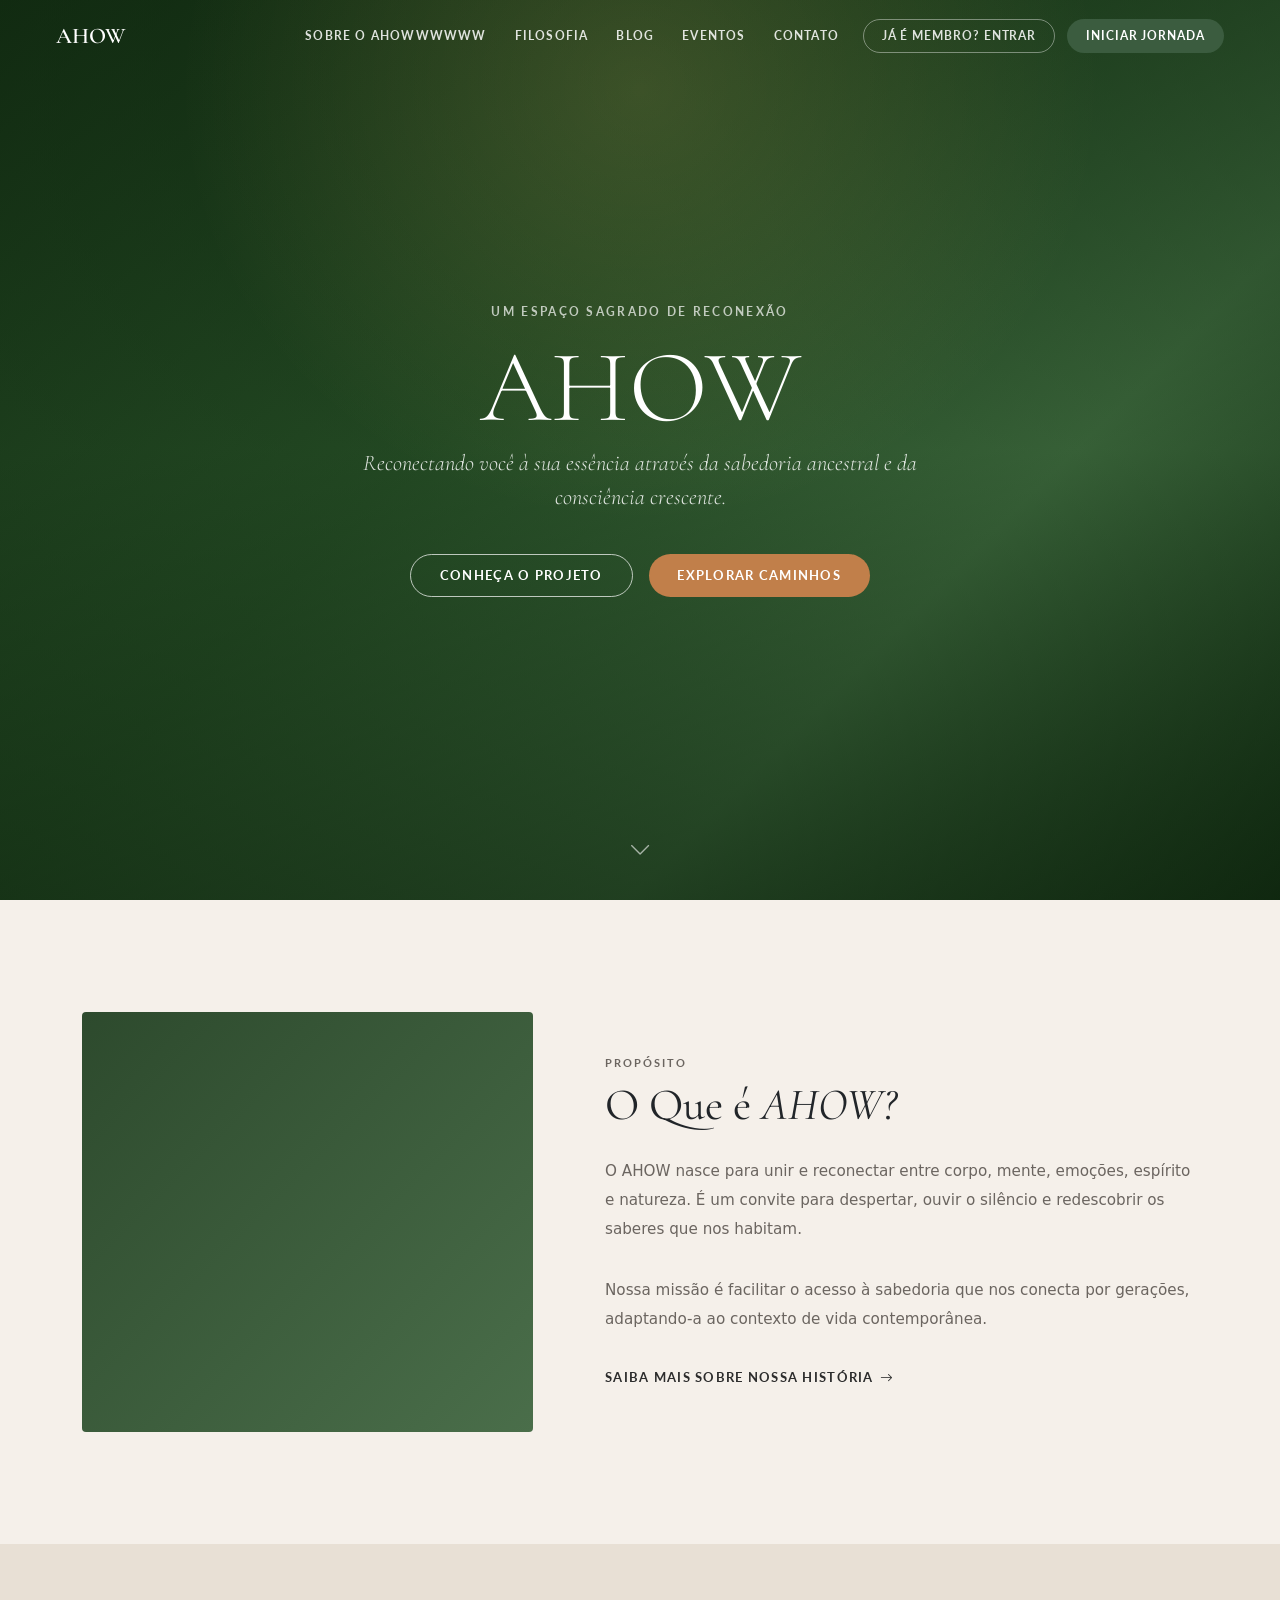
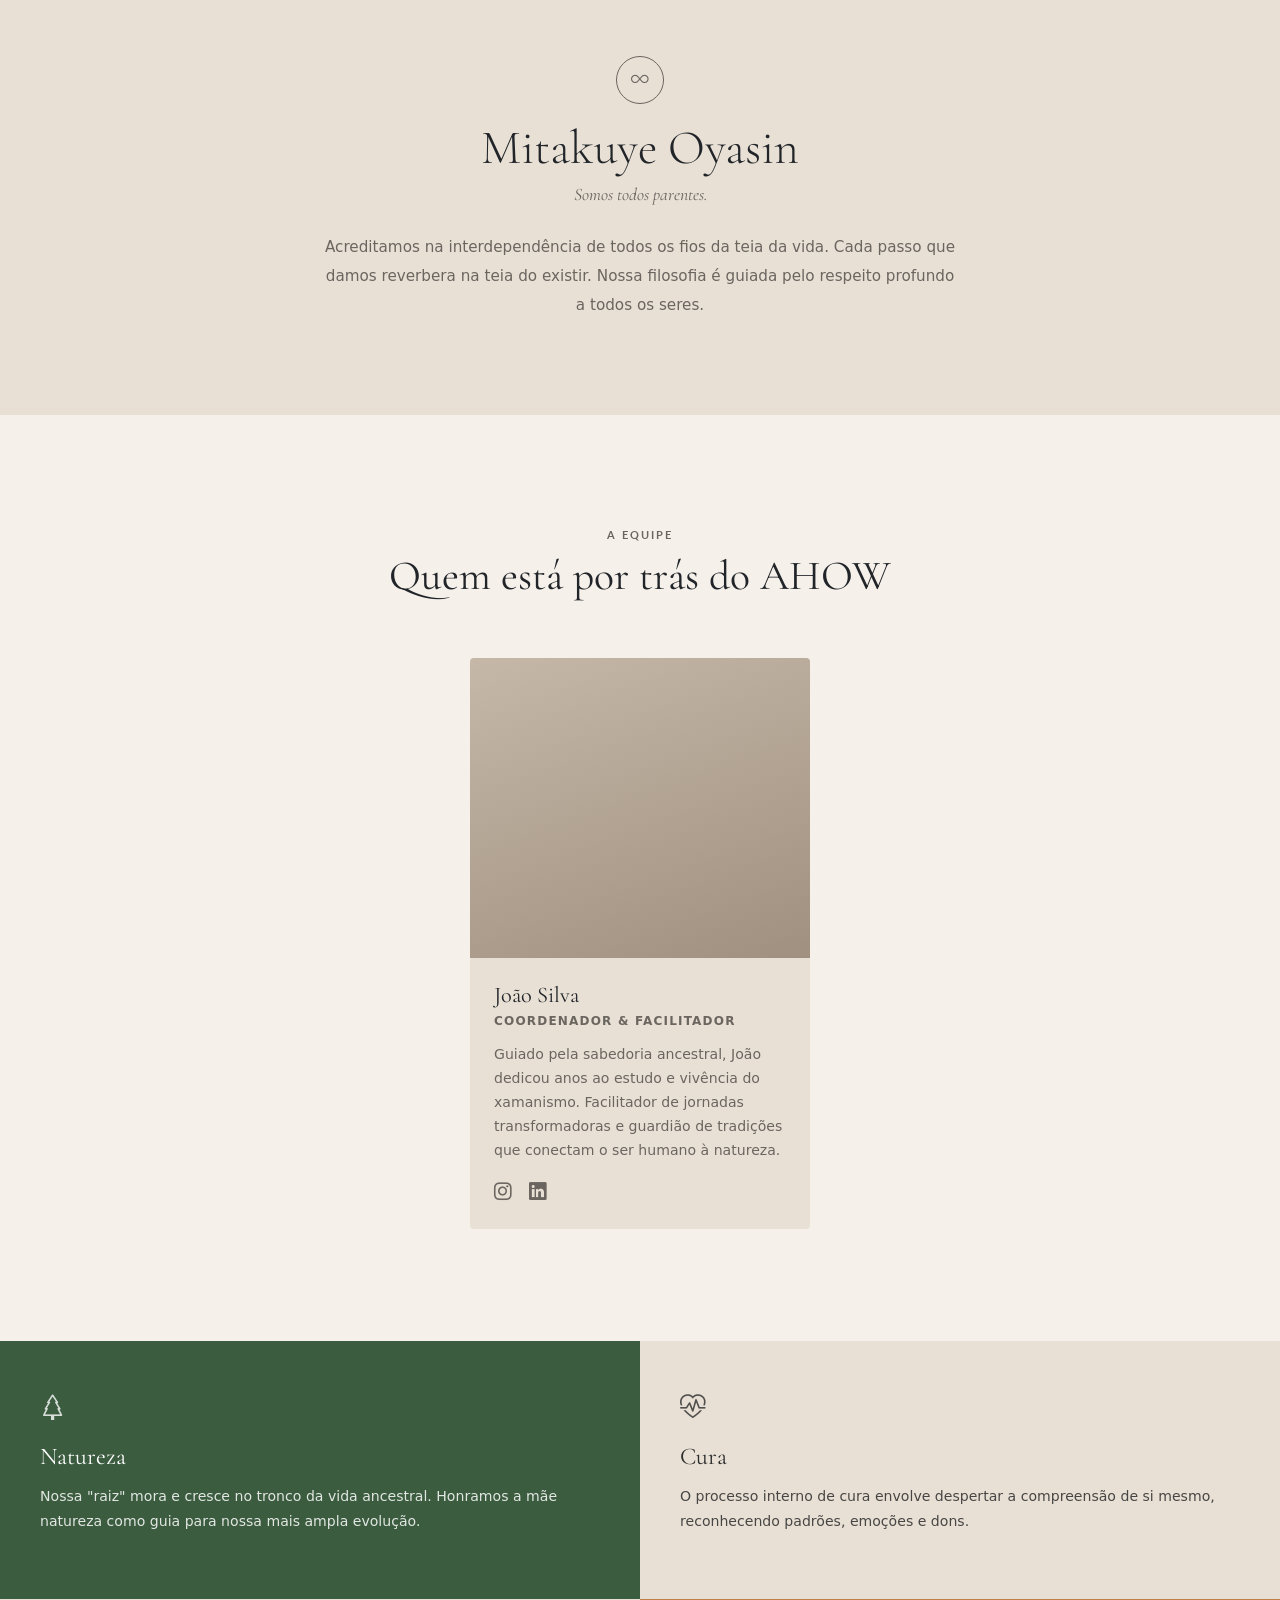
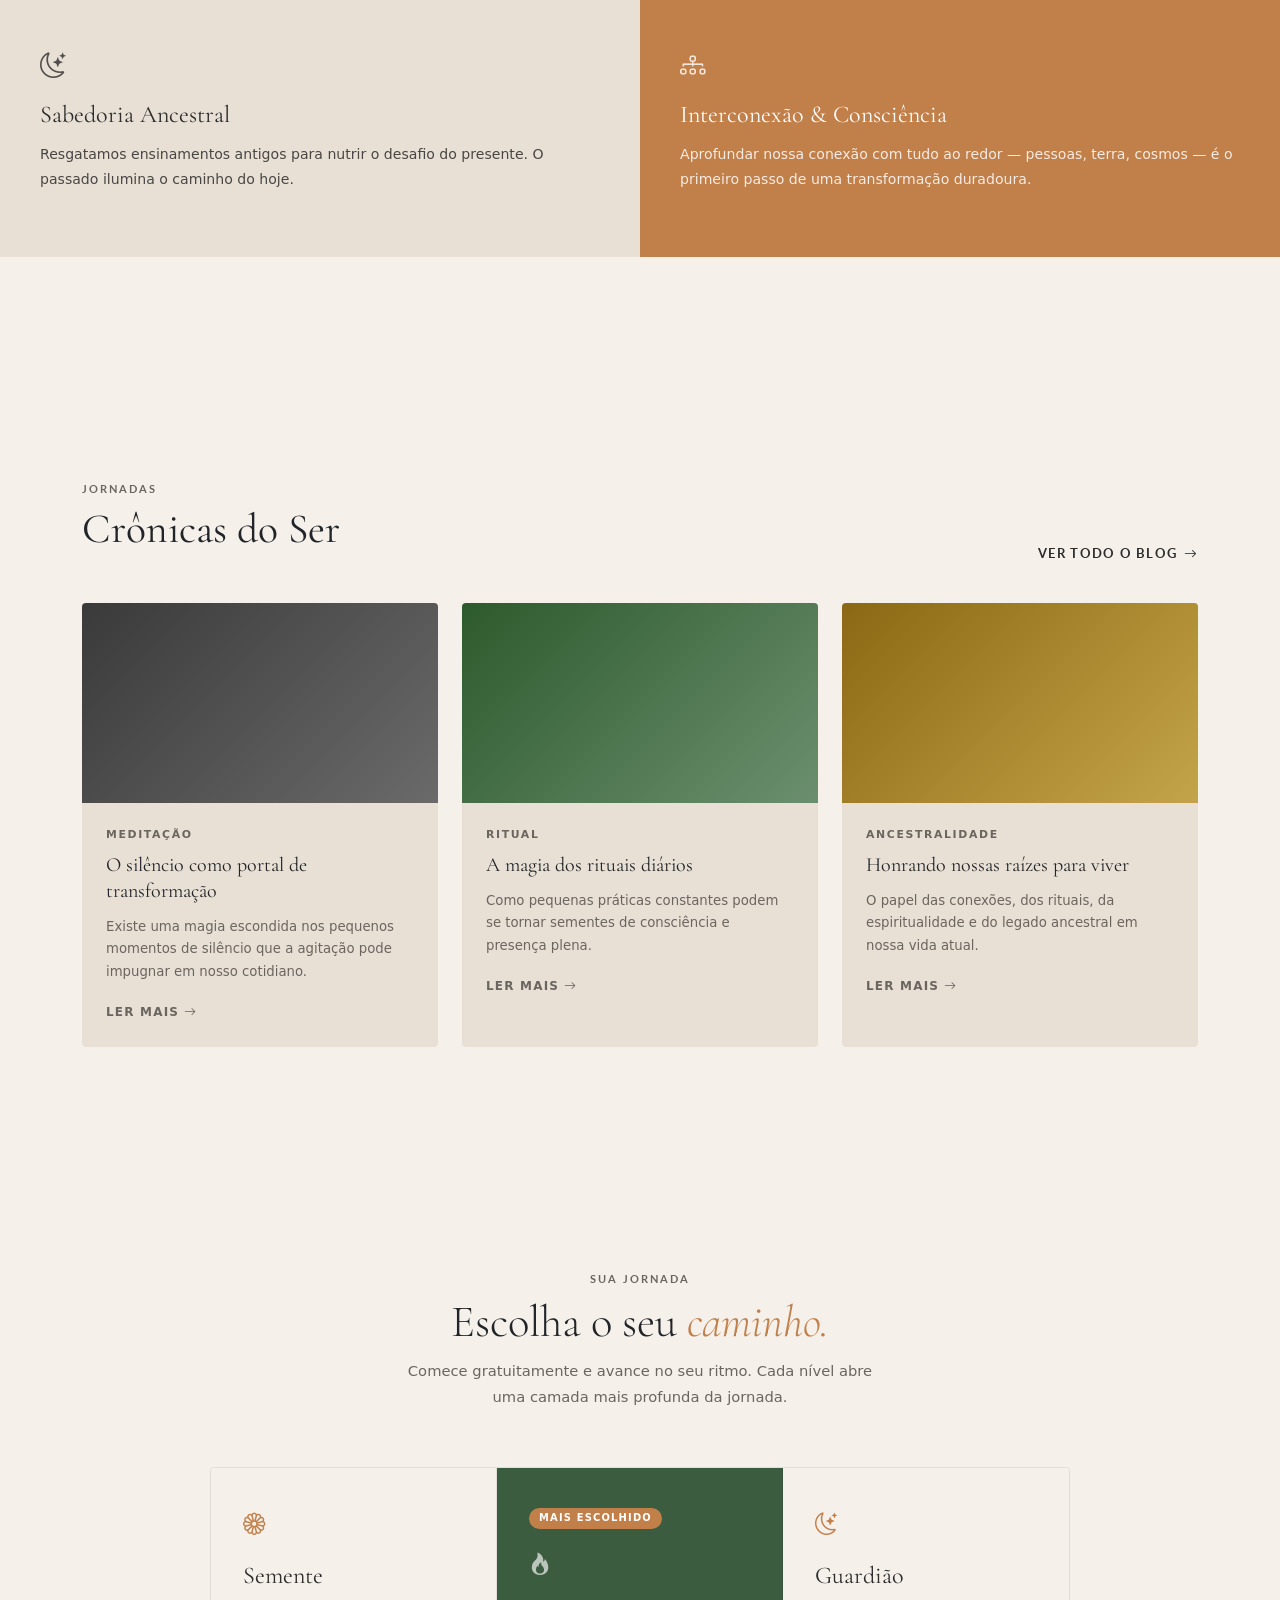
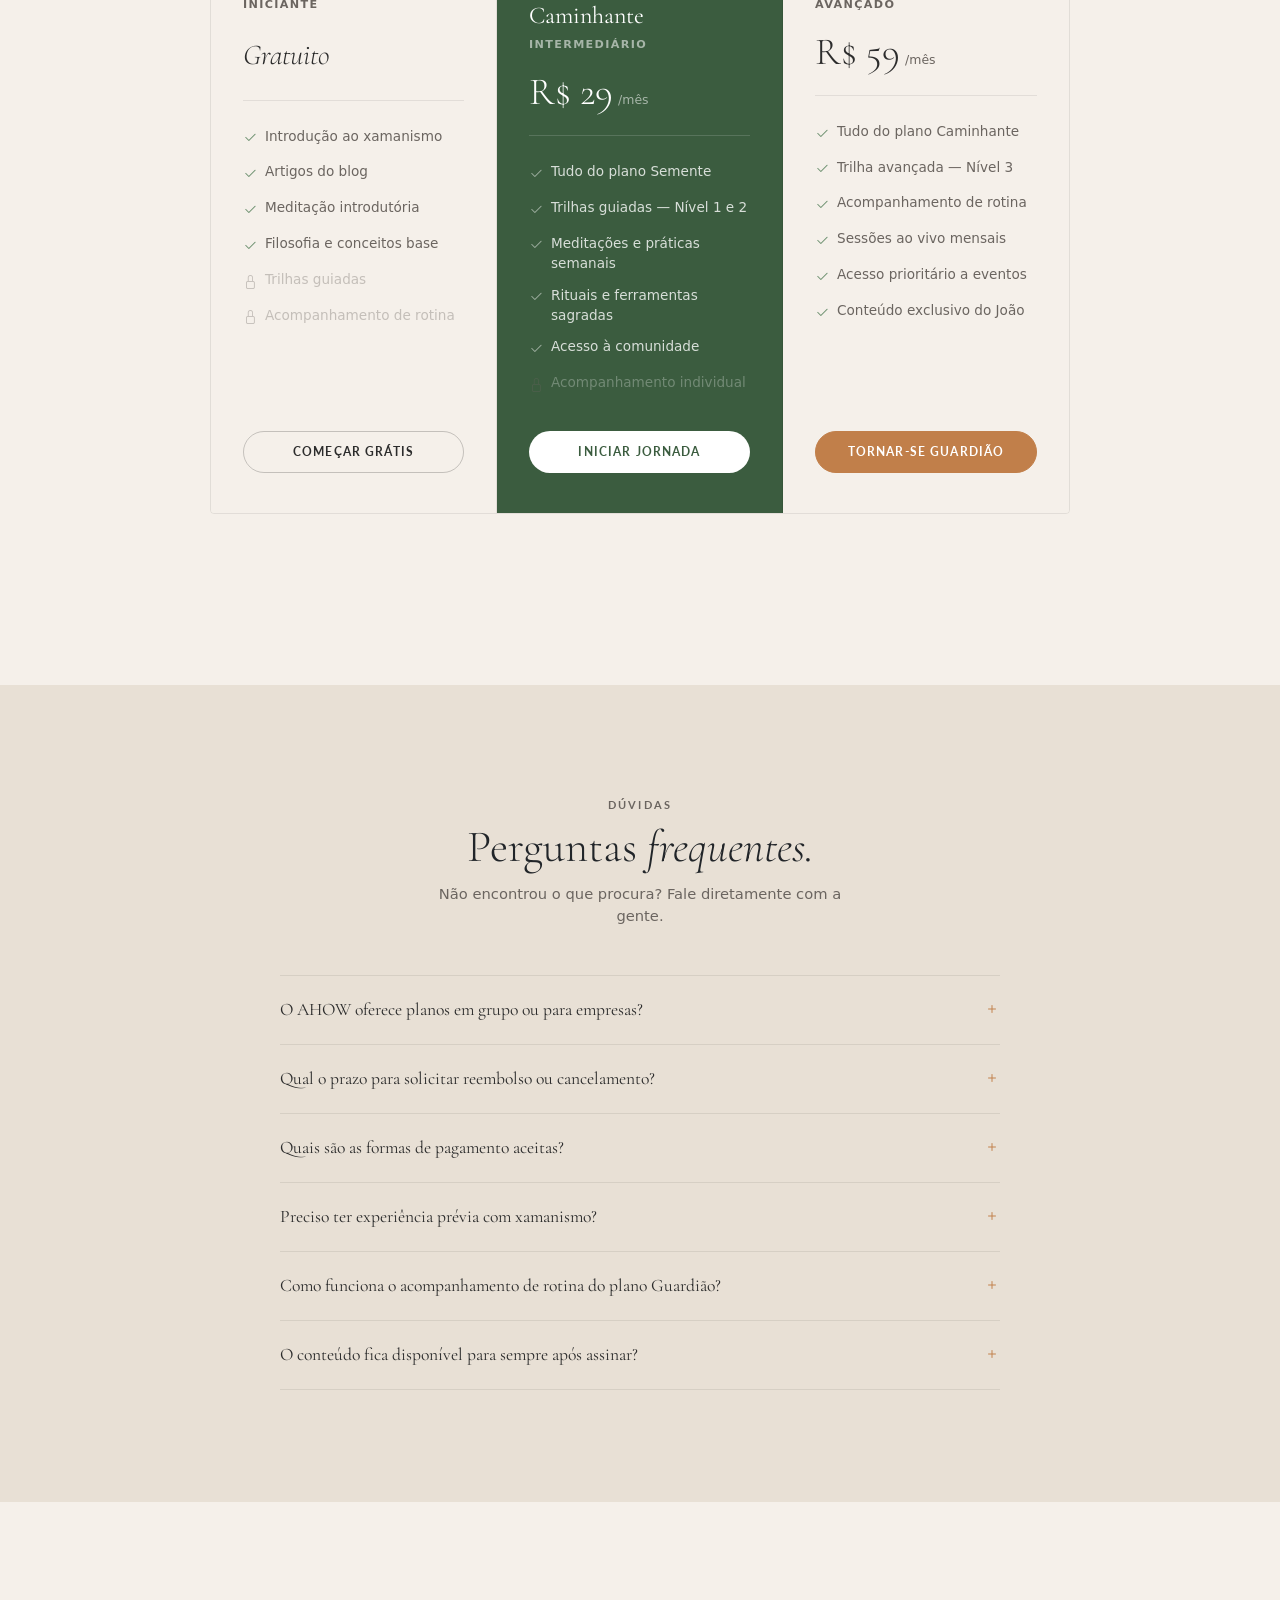
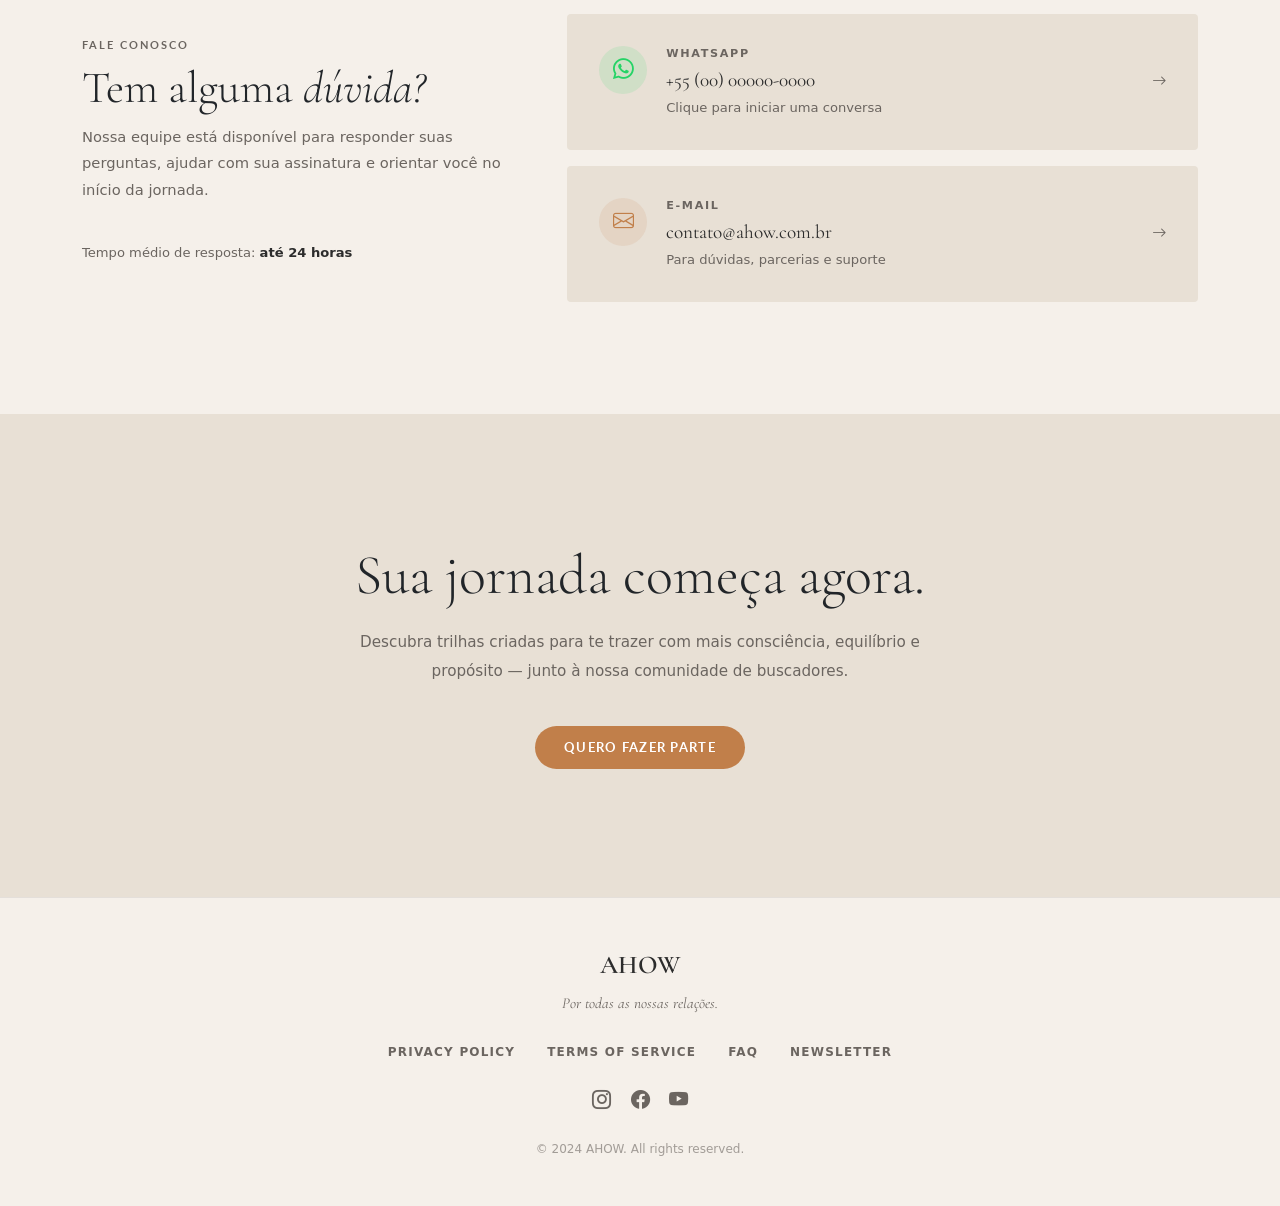
==== commit 42631000: "teste vercel2" ====
--- a/index.html
+++ b/index.html
@@ -42,7 +42,7 @@
 
           <!-- Links desktop -->
           <div class="d-none d-lg-flex align-items-center gap-1">
-            <a href="about.html" class="nav-link-custom">Sobre o AHOW</a>
+            <a href="about.html" class="nav-link-custom">Sobre o AHOWWWWWW</a>
             <a href="filosofia.html" class="nav-link-custom">Filosofia</a>
             <a href="#cronicas" class="nav-link-custom">Blog</a>
             <a href="#cta" class="nav-link-custom">Eventos</a>
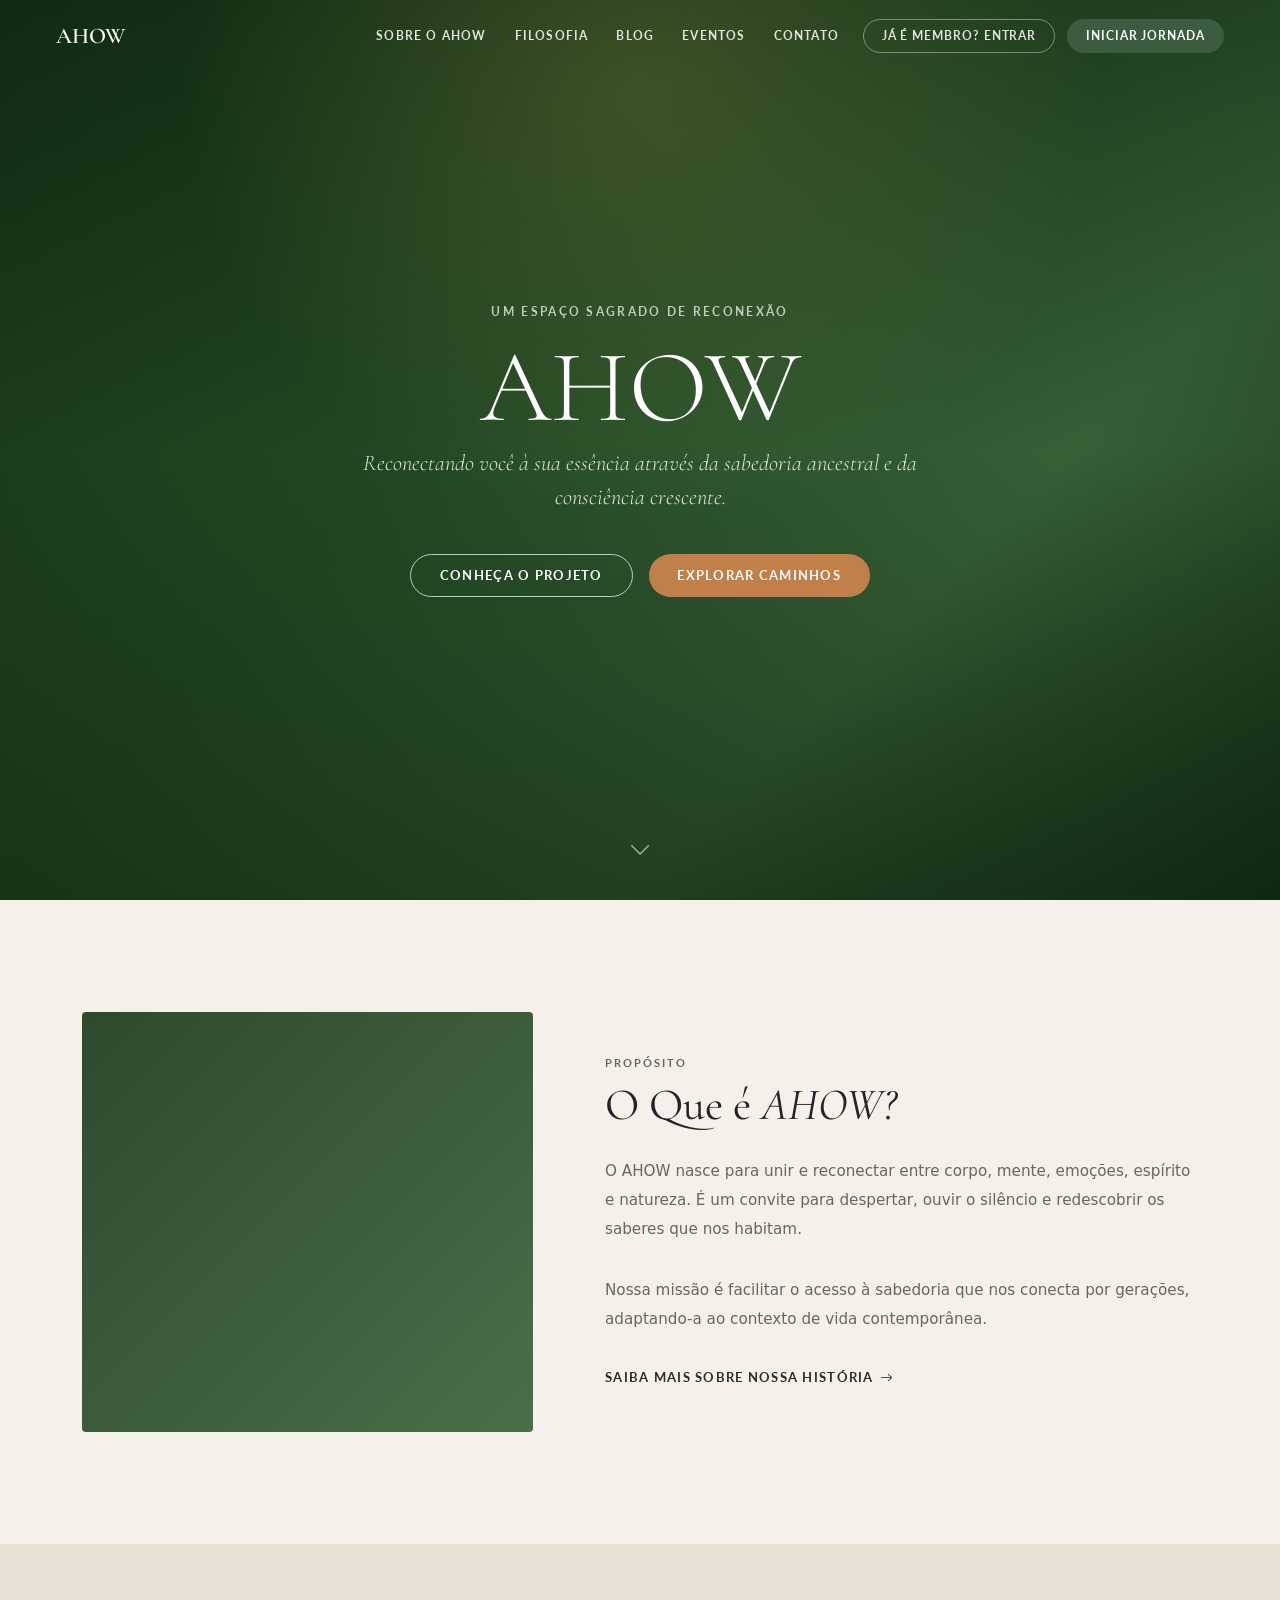
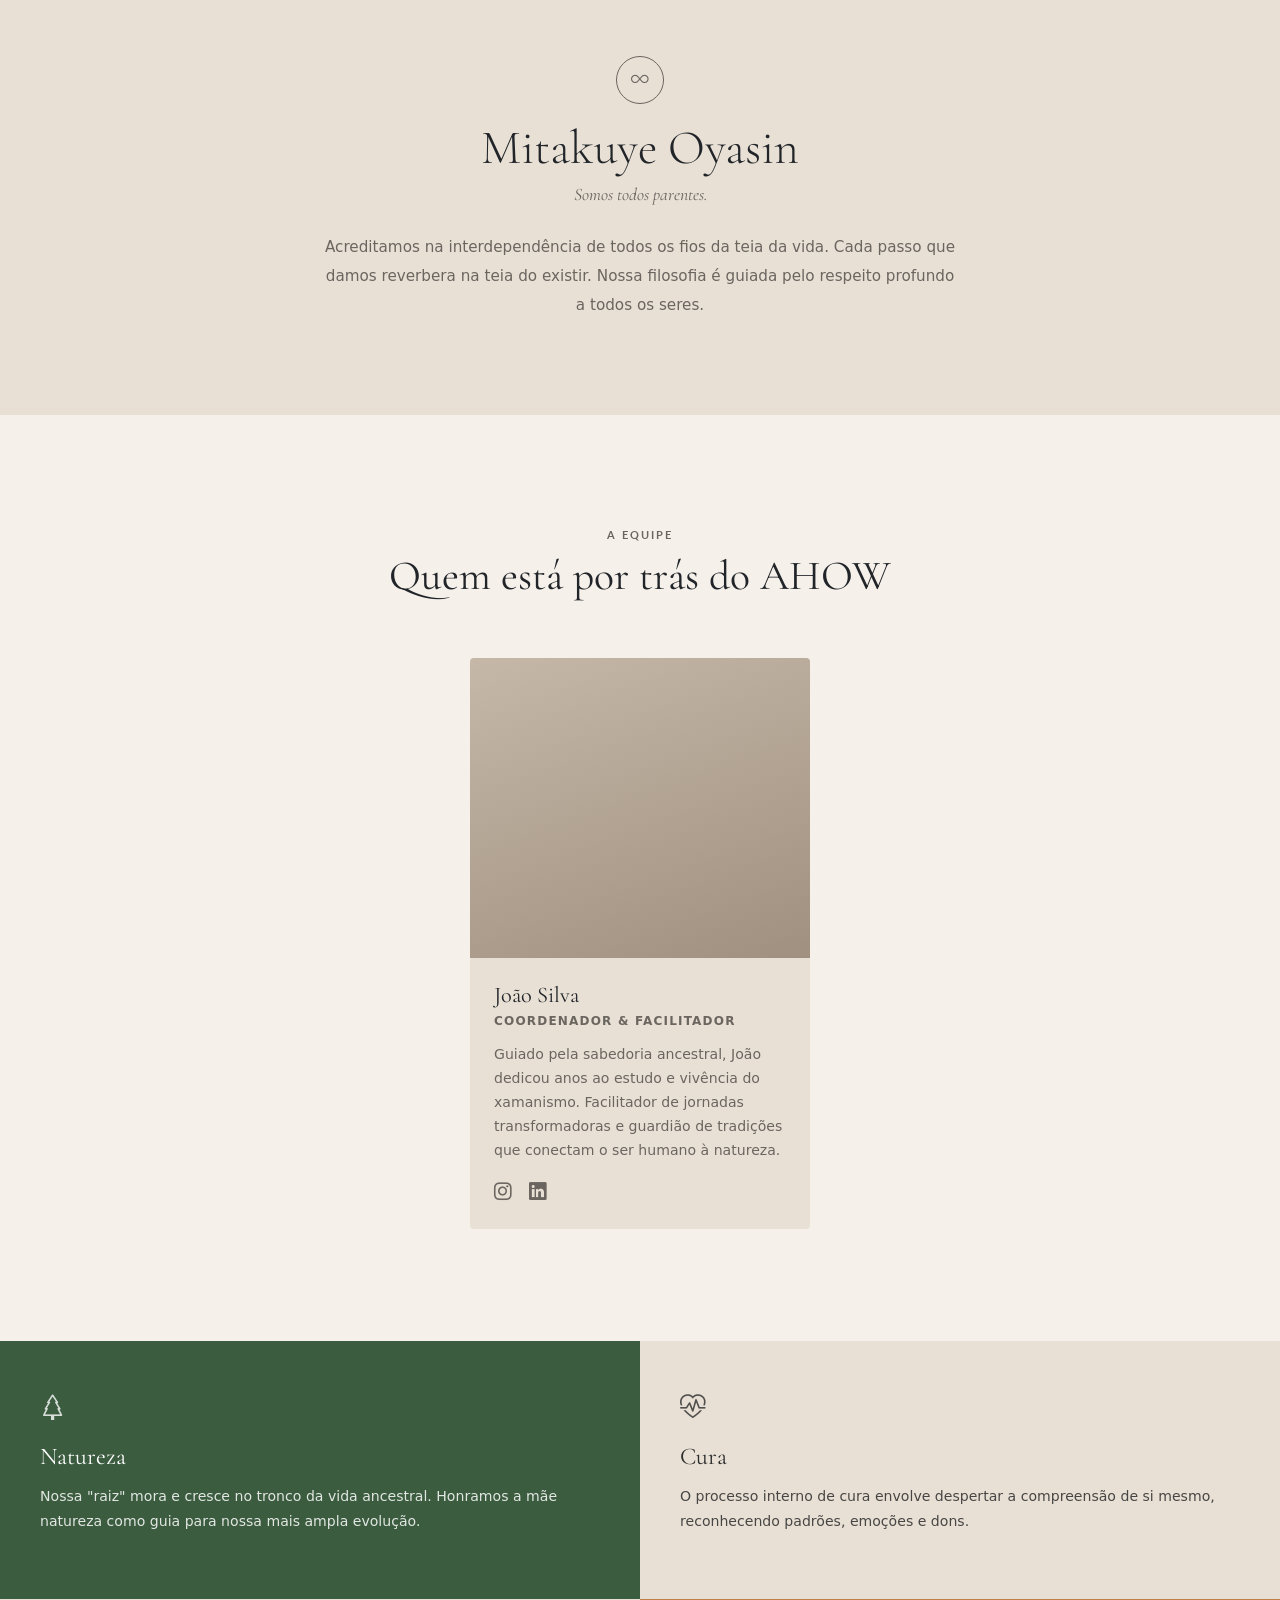
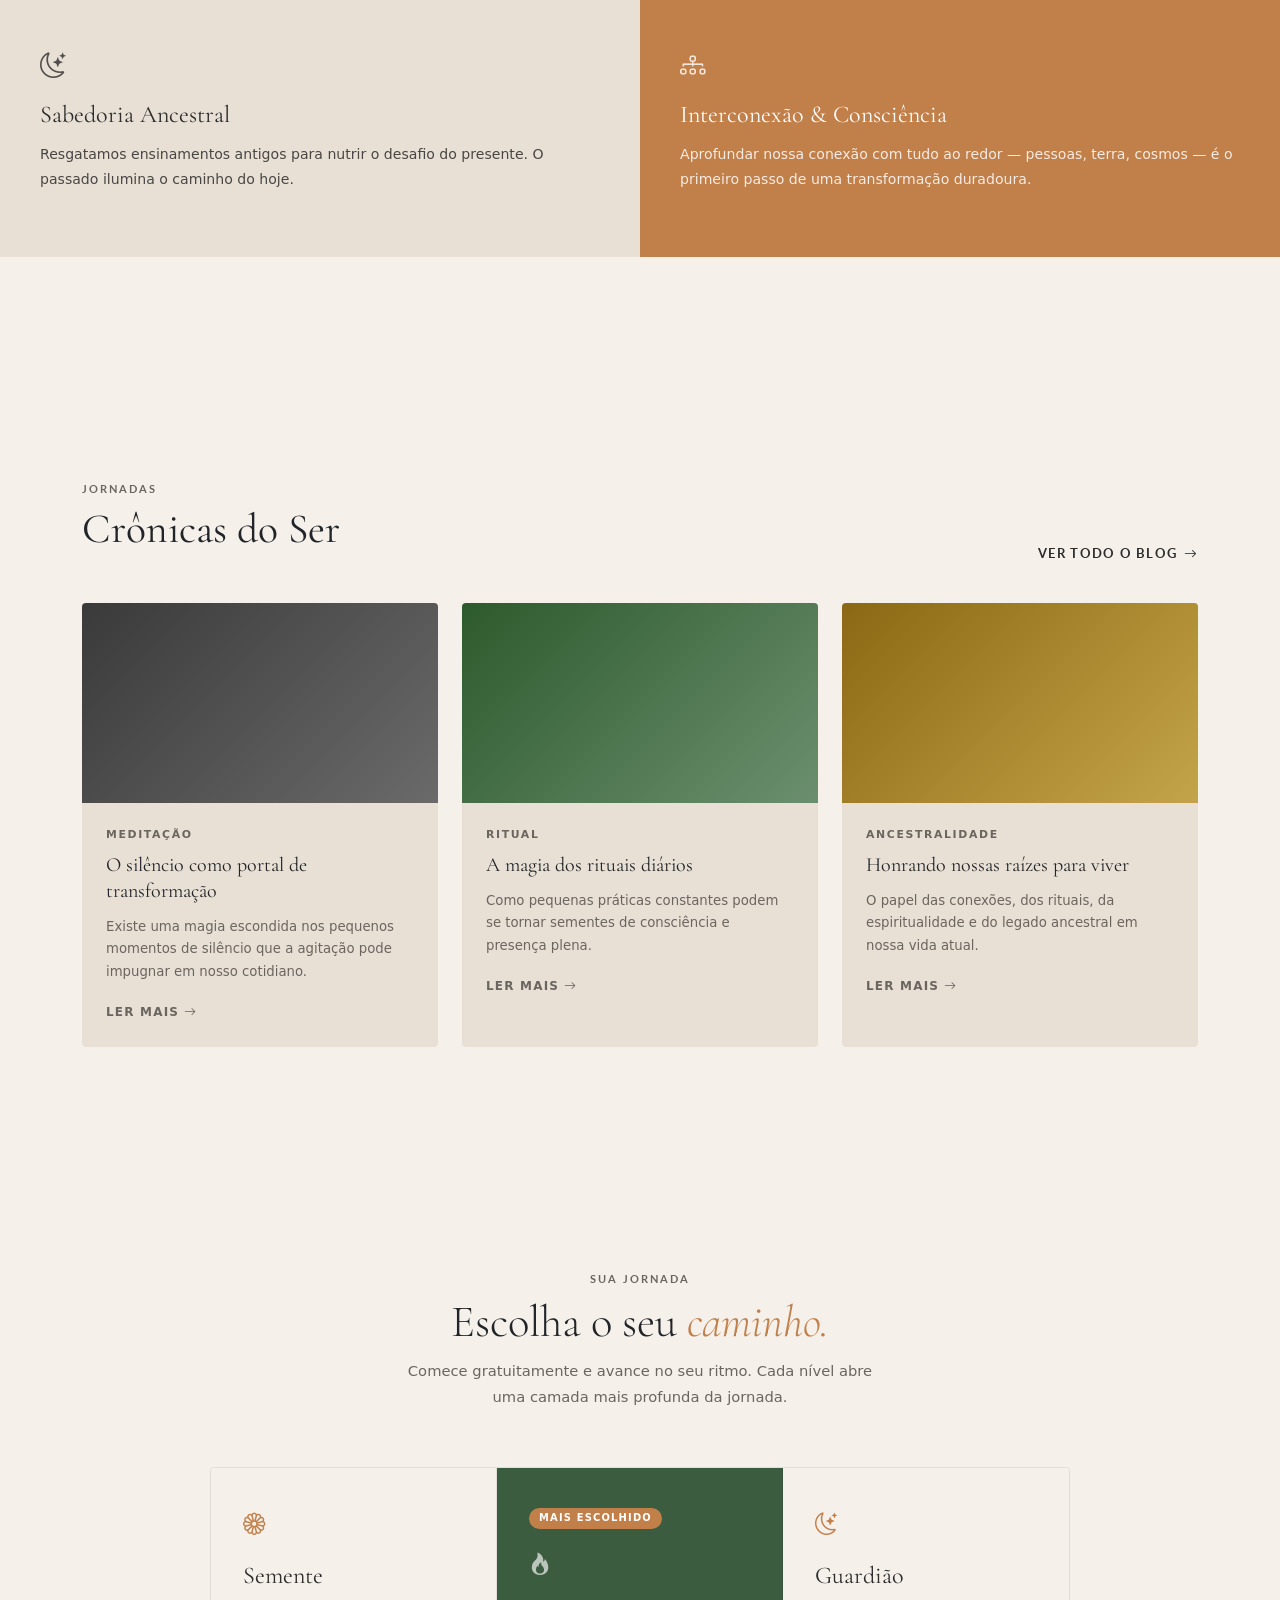
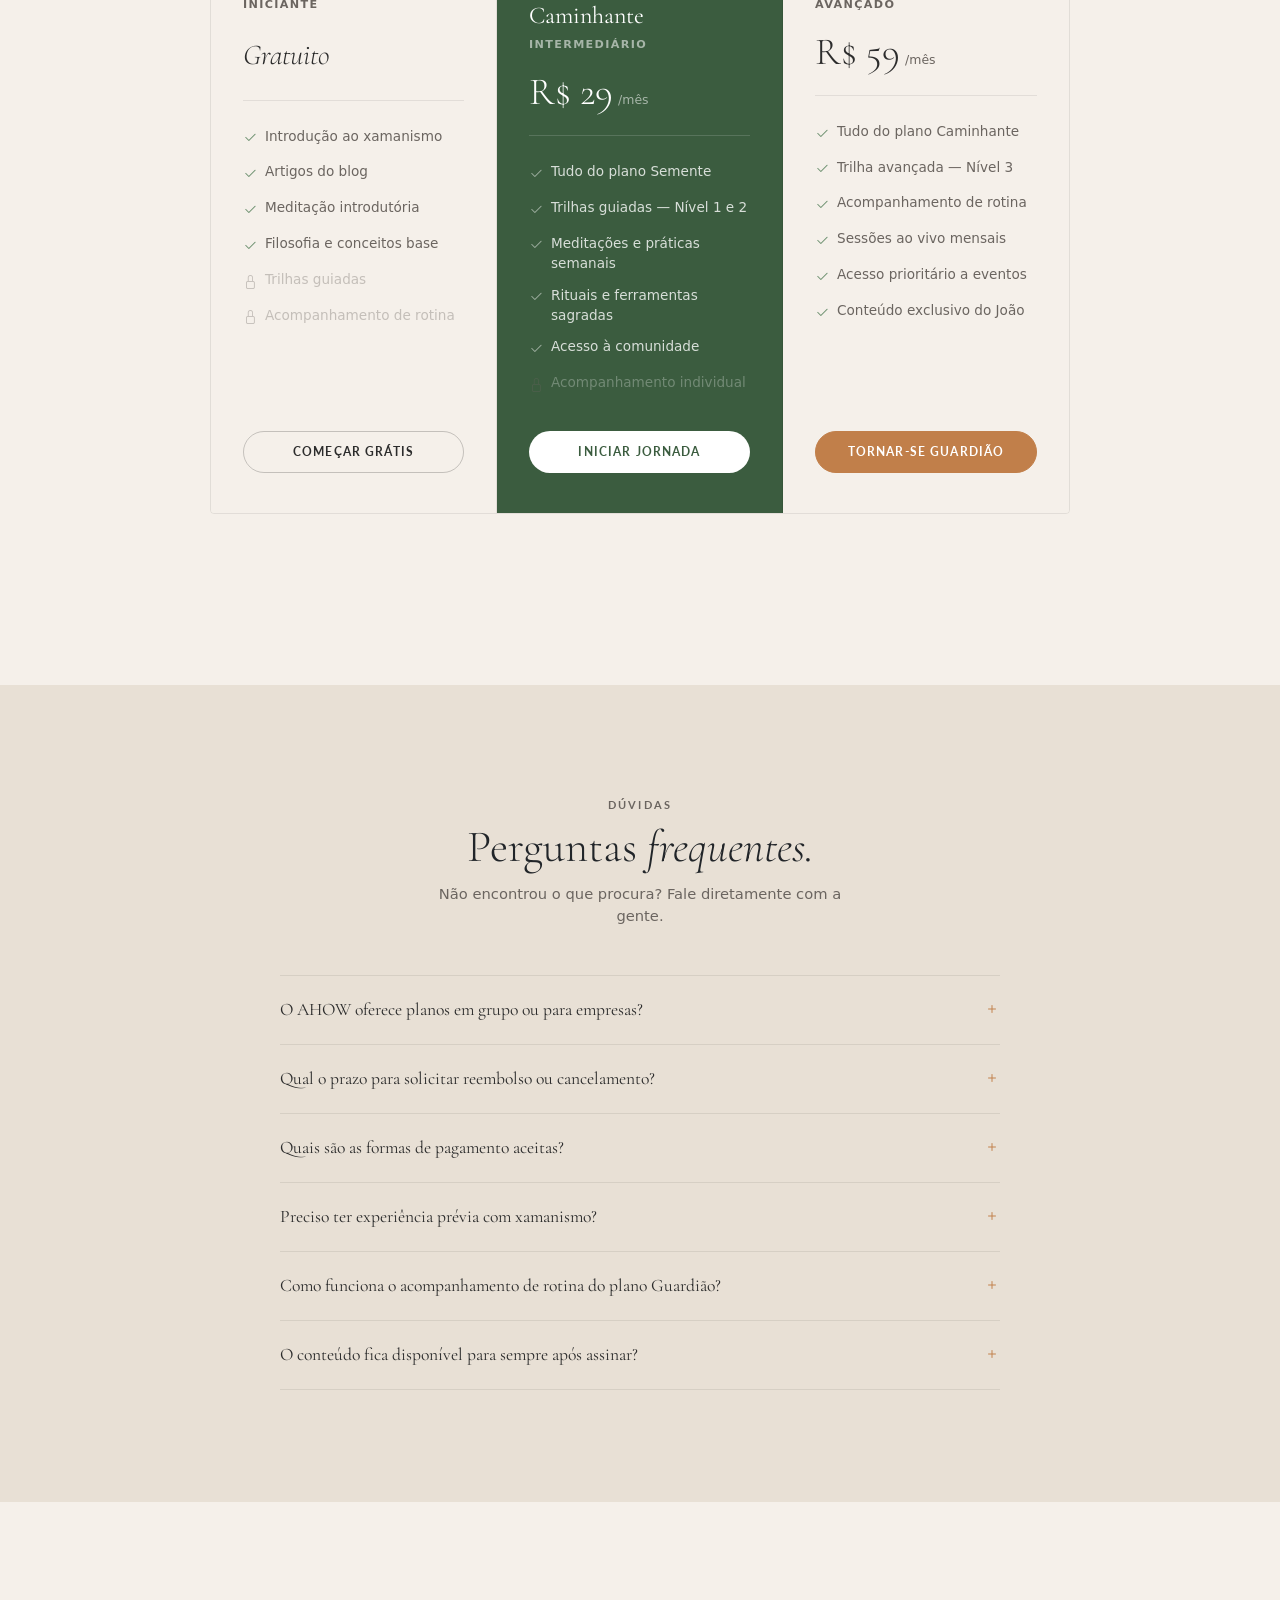
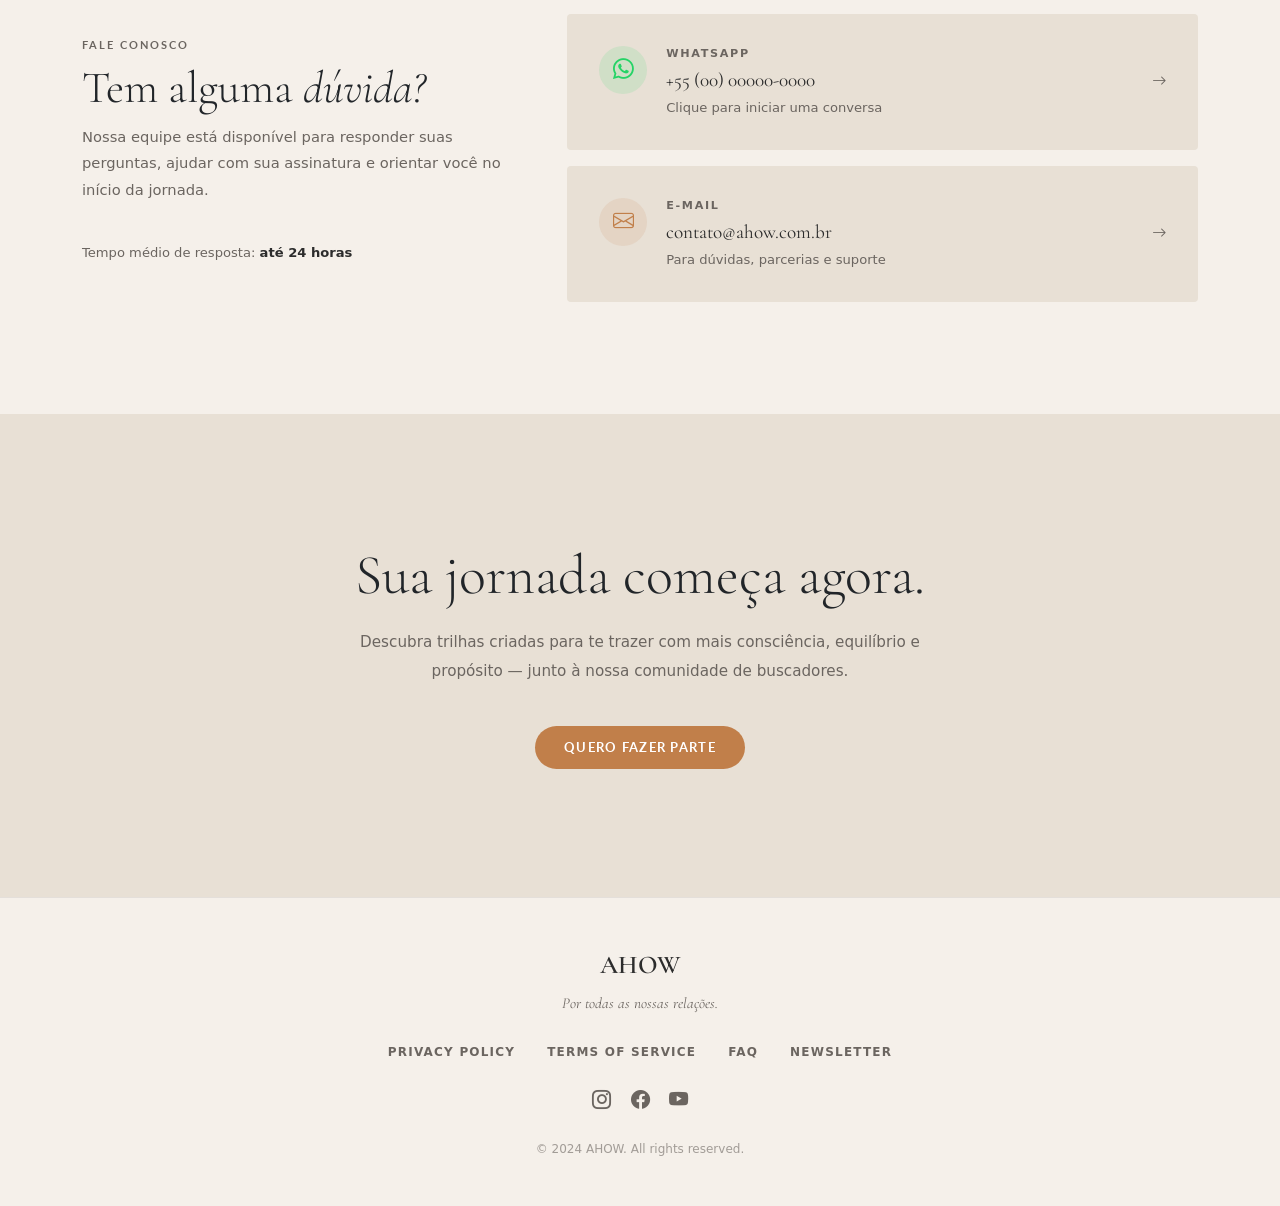
==== commit ceee7d1d: "Inicio página eventos" ====
--- a/index.html
+++ b/index.html
@@ -42,10 +42,10 @@
 
           <!-- Links desktop -->
           <div class="d-none d-lg-flex align-items-center gap-1">
-            <a href="about.html" class="nav-link-custom">Sobre o AHOWWWWWW</a>
+            <a href="about.html" class="nav-link-custom">Sobre o AHOW</a>
             <a href="filosofia.html" class="nav-link-custom">Filosofia</a>
             <a href="#cronicas" class="nav-link-custom">Blog</a>
-            <a href="#cta" class="nav-link-custom">Eventos</a>
+            <a href="eventos.html" class="nav-link-custom">Eventos</a>
             <a href="#contato" class="nav-link-custom">Contato</a>
             <!-- Botão secundário: login para membros -->
             <a href="#" class="btn-nav-login ms-2">Já é membro? Entrar</a>
